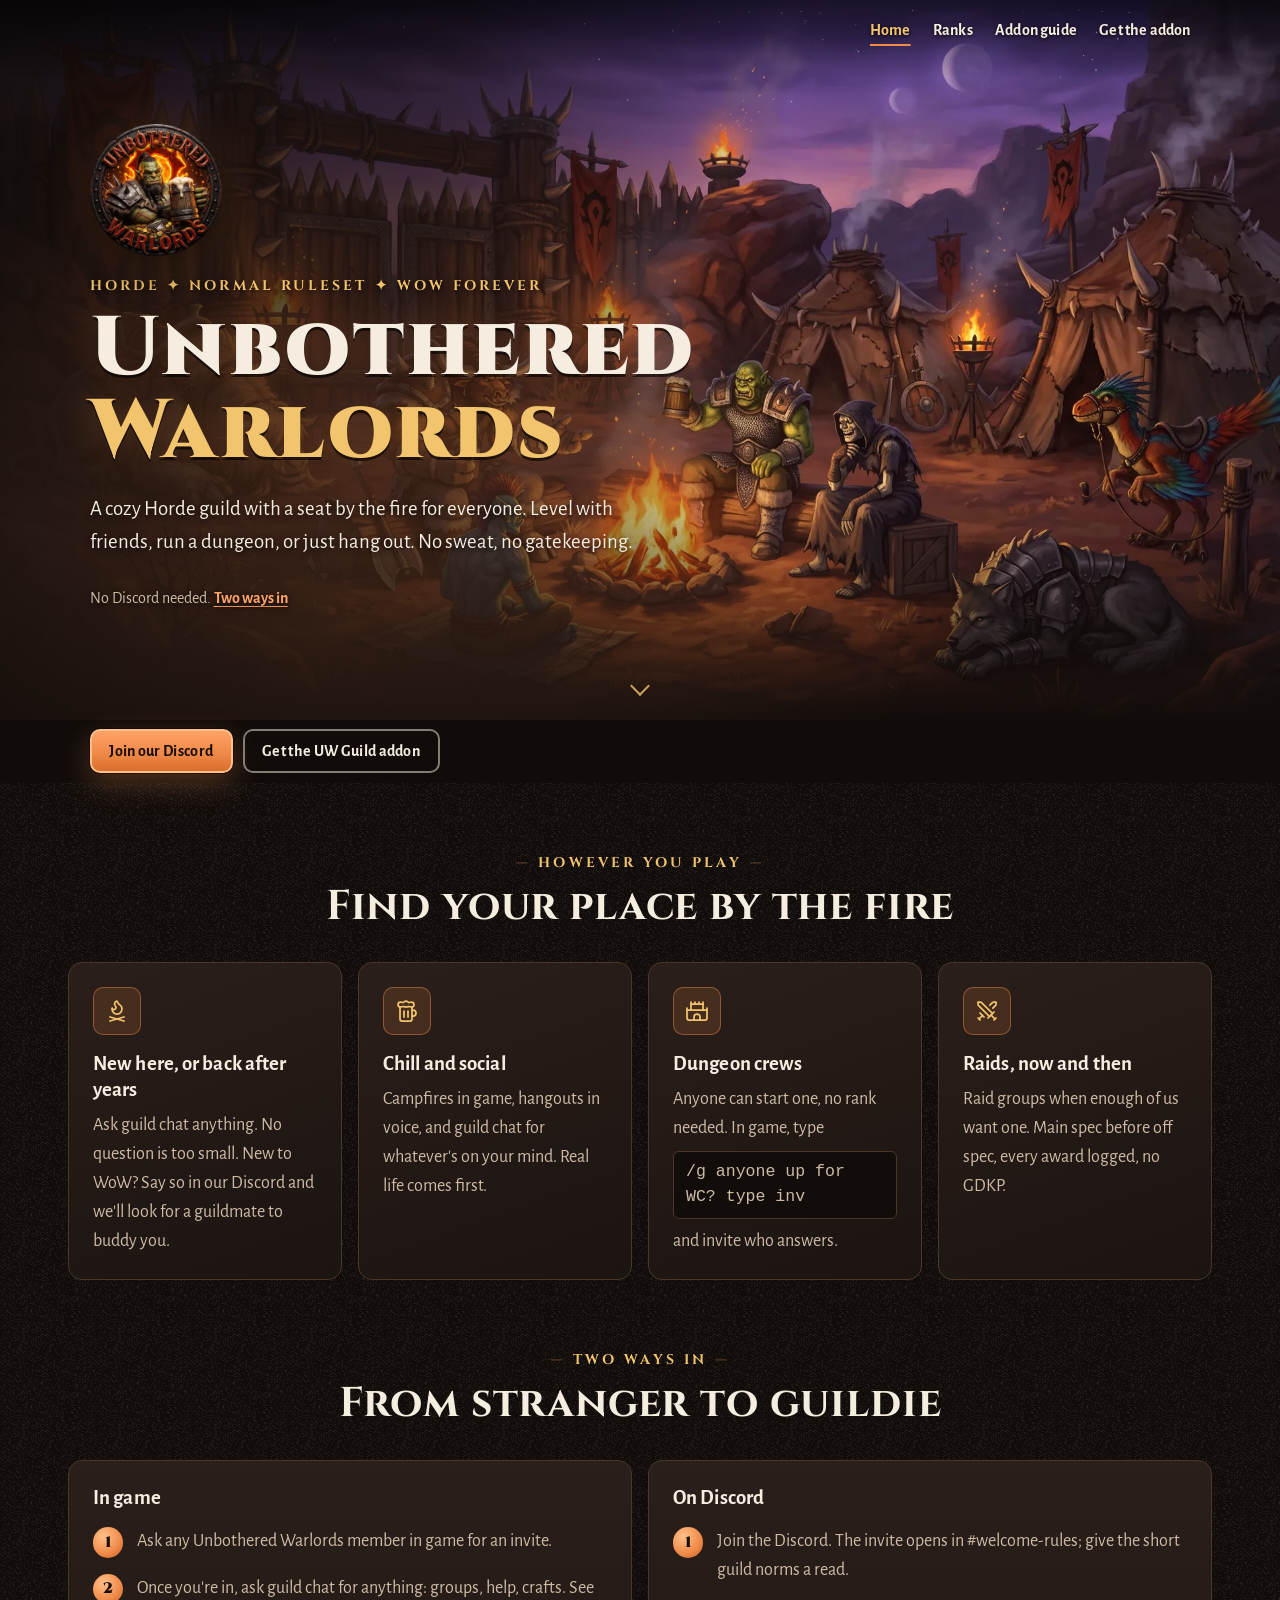
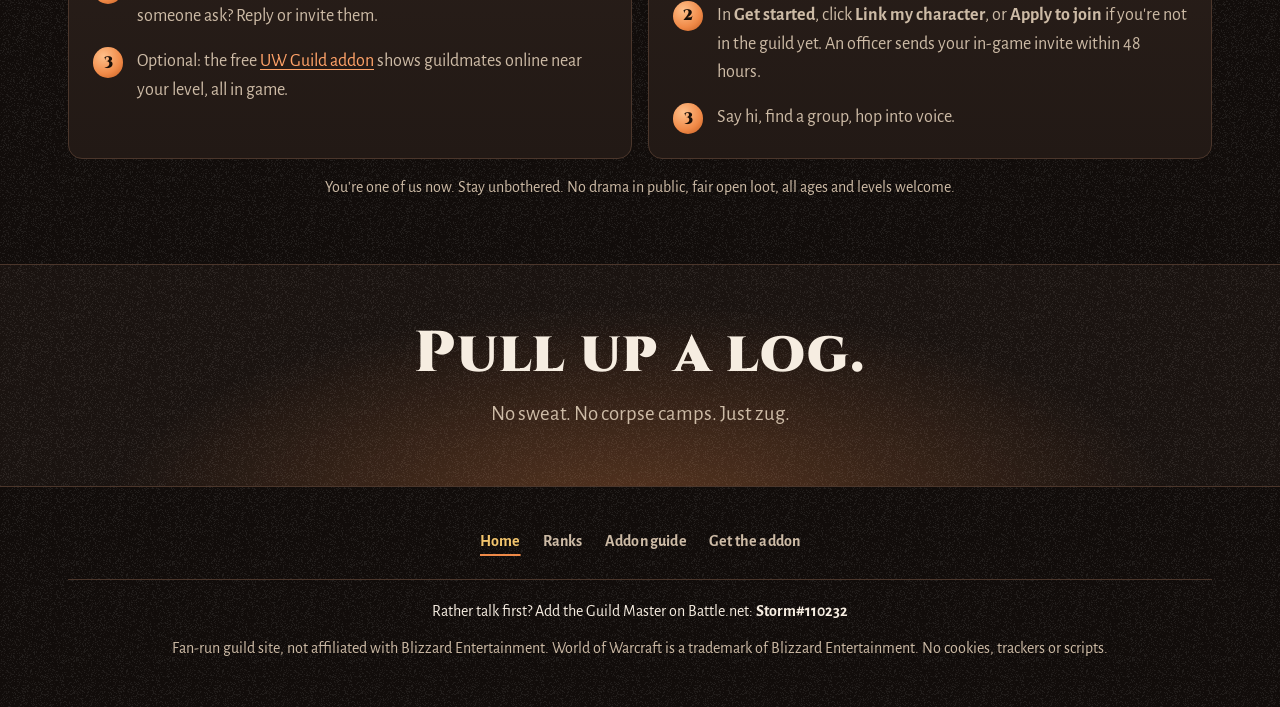
==== index.html @ d1f2f3ad "Site for the running build" ====
<!doctype html>
<html lang="en">
<head>
<meta charset="utf-8">
<meta name="viewport" content="width=device-width, initial-scale=1">
<meta http-equiv="Content-Security-Policy" content="default-src 'none'; script-src 'none'; style-src 'self'; img-src 'self'; font-src 'self'; base-uri 'none'; form-action 'none'">
<meta name="referrer" content="strict-origin-when-cross-origin">
<title>Unbothered Warlords · Horde guild on WoW Forever</title>
<meta name="description" content="A cozy Horde guild on WoW Forever (Normal ruleset) with a seat by the fire for everyone: easy company, quick dungeon groups and a raid when enough of us want one. All ages and levels welcome.">
<meta name="theme-color" content="#1b1411">
<meta property="og:type" content="website">
<meta property="og:site_name" content="Unbothered Warlords">
<meta property="og:url" content="https://unbotheredwarlords.github.io/">
<link rel="canonical" href="https://unbotheredwarlords.github.io/">
<meta property="og:title" content="Unbothered Warlords · Horde guild on WoW Forever">
<meta property="og:description" content="No sweat. No corpse camps. Just zug. Leveling, dungeons and chill. All ages and levels welcome.">
<meta property="og:image" content="https://unbotheredwarlords.github.io/img/og-1200x630.jpg">
<meta property="og:image:width" content="1200">
<meta property="og:image:height" content="630">
<meta property="og:image:alt" content="The Unbothered Warlords camp at dusk: Horde adventurers around a campfire beneath the guild sign">
<meta name="twitter:card" content="summary_large_image">
<link rel="icon" type="image/png" href="favicon.png">
<link rel="apple-touch-icon" href="img/apple-touch-icon.png">
<link rel="preload" href="fonts/cinzel-900.woff2" as="font" type="font/woff2" crossorigin>
<link rel="preload" href="fonts/alegreya-sans-400.woff2" as="font" type="font/woff2" crossorigin>
<link rel="stylesheet" href="style.css">
</head>
<body>
<a class="skip" href="#main">Skip to content</a>
<nav class="site-nav site-nav-over" aria-label="Site">
  <div class="site-nav-inner">
    <ul>
      <li><a href="index.html" aria-current="page">Home</a></li>
      <li><a href="ranks.html">Ranks</a></li>
      <li><a href="guide.html">Addon guide</a></li>
      <li><a href="addon.html">Get the addon</a></li>
    </ul>
  </div>
</nav>
<header class="hero" id="top">
  <picture class="hero-bg">
    <source type="image/webp" srcset="img/banner-640.webp 640w, img/banner-960.webp 960w, img/banner-1920.webp 1920w, img/banner-2560.webp 2560w" sizes="(orientation: portrait) 190vh, 100vw">
    <img src="img/banner-960.jpg" width="960" height="536" fetchpriority="high" alt="">
  </picture>
  <!-- Sparks rise from the fires in the picture: the campfire and four braziers (style.css, "Embers"). -->
  <div class="embers" aria-hidden="true"><div class="ember-stage"><span class="fire"></span><span class="fire"></span><span class="fire"></span><span class="fire"></span><span class="fire"></span><span class="fire"></span><span class="fire"></span><span class="fire"></span><span class="brazier b1"></span><span class="brazier b1"></span><span class="brazier b2"></span><span class="brazier b2"></span><span class="brazier b3"></span><span class="brazier b3"></span><span class="brazier b4"></span><span class="brazier b4"></span></div></div>
  <div class="hero-content">
    <img class="crest" src="img/crest-320.webp" width="132" height="132" alt="Unbothered Warlords crest: a grinning orc raising a foaming tankard in front of a fiery Horde emblem">
    <p class="eyebrow"><span class="nowrap">Horde</span> <span aria-hidden="true">✦</span> <span class="nowrap">Normal ruleset</span> <span aria-hidden="true">✦</span> <span class="nowrap">WoW Forever</span></p>
    <h1>Unbothered <span>Warlords</span></h1>
    <p class="lead">A cozy Horde guild with a seat by the fire for everyone. Level with friends, run a dungeon, or just hang out. No sweat, no gatekeeping.</p>
    <p class="hero-help">No Discord needed. <a href="#join">Two ways in</a></p>
  </div>
  <a class="scroll-cue" href="#why" aria-label="Why join"><span aria-hidden="true"></span></a>
</header>

<!-- The page's only two buttons. They sit under the hero, then stick to the top as a slim banner (style.css, "Banner"). -->
<nav class="bar" aria-label="Join the guild">
  <div class="bar-inner">
    <a class="bar-brand" href="#top"><img src="img/mark-96.webp" width="36" height="36" alt=""><span>Unbothered Warlords</span></a>
    <div class="bar-actions">
      <a class="btn btn-primary" href="https://discord.gg/D5EZm3gAcZ" rel="noopener">Join our Discord</a>
      <a class="btn btn-ghost" href="addon.html">Get the UW Guild addon</a>
    </div>
  </div>
</nav>

<main id="main">
  <section class="section" id="why" aria-labelledby="paths-h">
    <p class="kicker">However you play</p>
    <h2 id="paths-h">Find your place by the fire</h2>
    <ul class="paths">
      <li class="path">
        <span class="path-icon" aria-hidden="true"><svg class="icon" data-icon="newcomer" viewBox="0 0 24 24" fill="none" stroke="currentColor" stroke-width="1.75" stroke-linecap="round" stroke-linejoin="round" aria-hidden="true" focusable="false"><path d="M12 2c1 3 2.5 3.5 3.5 4.5A5 5 0 0 1 17 10a5 5 0 1 1-10 0c0-.3 0-.6.1-.9a2 2 0 1 0 3.3-2C8 4.5 11 2 12 2Z"/><path d="m5 22 14-4"/><path d="m5 18 14 4"/></svg></span>
        <h3>New here, or back after years</h3>
        <p>Ask guild chat anything. No question is too small. New to WoW? Say so in our Discord and we'll look for a guildmate to buddy you.</p>
      </li>
      <li class="path">
        <span class="path-icon" aria-hidden="true"><svg class="icon" data-icon="social" viewBox="0 0 24 24" fill="none" stroke="currentColor" stroke-width="1.75" stroke-linecap="round" stroke-linejoin="round" aria-hidden="true" focusable="false"><path d="M17 11h1a3 3 0 0 1 0 6h-1"/><path d="M9 12v6"/><path d="M13 12v6"/><path d="M14 7.5c-1 0-1.44.5-3 .5s-2-.5-3-.5-1.72.5-2.5.5a2.5 2.5 0 0 1 0-5c.78 0 1.57.5 2.5.5S9.44 2 11 2s2 1.5 3 1.5 1.72-.5 2.5-.5a2.5 2.5 0 0 1 0 5c-.78 0-1.5-.5-2.5-.5Z"/><path d="M5 8v12a2 2 0 0 0 2 2h8a2 2 0 0 0 2-2V8"/></svg></span>
        <h3>Chill and social</h3>
        <p>Campfires in game, hangouts in voice, and guild chat for whatever's on your mind. Real life comes first.</p>
      </li>
      <li class="path">
        <span class="path-icon" aria-hidden="true"><svg class="icon" data-icon="dungeon" viewBox="0 0 24 24" fill="none" stroke="currentColor" stroke-width="1.75" stroke-linecap="round" stroke-linejoin="round" aria-hidden="true" focusable="false"><path d="M10 5V3"/><path d="M14 5V3"/><path d="M15 21v-3a3 3 0 0 0-6 0v3"/><path d="M18 3v8"/><path d="M18 5H6"/><path d="M22 11H2"/><path d="M22 9v10a2 2 0 0 1-2 2H4a2 2 0 0 1-2-2V9"/><path d="M6 3v8"/></svg></span>
        <h3>Dungeon crews</h3>
        <p>Anyone can start one, no rank needed. In game, type <code class="cmd">/g anyone up for WC? type inv</code> and invite who answers.</p>
      </li>
      <li class="path">
        <span class="path-icon" aria-hidden="true"><svg class="icon" data-icon="raid" viewBox="0 0 24 24" fill="none" stroke="currentColor" stroke-width="1.75" stroke-linecap="round" stroke-linejoin="round" aria-hidden="true" focusable="false"><path d="m13 19 6-6"/><path d="M14.5 17.5 3.586 6.586A2 2 0 013 5.172V3h2.172a2 2 0 011.414.586L17.5 14.5"/><path d="m14.828 6.172 2.586-2.586A2 2 0 0118.828 3H21v2.172a2 2 0 01-.586 1.414l-2.586 2.586"/><path d="m16 16 4 4"/><path d="m19 21 2-2"/><path d="m5 14 4 4"/><path d="m5 21-2-2"/><path d="M7.5 16.5 4 20"/></svg></span>
        <h3>Raids, now and then</h3>
        <p>Raid groups when enough of us want one. Main spec before off spec, every award logged, no GDKP.</p>
      </li>
    </ul>
  </section>

  <section class="section" id="join" aria-labelledby="join-h">
    <p class="kicker">Two ways in</p>
    <h2 id="join-h">From stranger to guildie</h2>
    <!-- Two equal ways in, in game first: most members never join Discord (design pass, 13 Nov 2026). Each has its
         own anchor for officers to link. -->
    <div class="ways">
      <article class="way" id="in-game" aria-labelledby="in-game-h">
        <h3 id="in-game-h">In game</h3>
        <ol>
          <li>Ask any Unbothered Warlords member in game for an invite.</li>
          <li>Once you're in, ask guild chat for anything: groups, help, crafts. See someone ask? Reply or invite them.</li>
          <li>Optional: the free <a href="addon.html">UW Guild addon</a> shows guildmates online near your level, all in game.</li>
        </ol>
      </article>
      <article class="way" id="discord" aria-labelledby="discord-h">
        <h3 id="discord-h">On Discord</h3>
        <ol>
          <li>Join the Discord. The invite opens in <span class="nowrap">#welcome-rules</span>; give the short guild norms a read.</li>
          <li>In <strong>Get started</strong>, click <strong>Link my character</strong>, or <strong>Apply to join</strong> if you're not in the guild yet. An officer sends your in-game invite within 48 hours.</li>
          <li>Say hi, find a group, hop into voice.</li>
        </ol>
      </article>
    </div>
    <p class="center muted small promise">You're one of us now. Stay unbothered. No drama in public, fair open loot, all ages and levels welcome.</p>
  </section>
</main>

<section class="final" aria-labelledby="final-h">
  <div class="final-inner">
    <h2 id="final-h">Pull up a log.</h2>
    <p>No sweat. No corpse camps. Just zug.</p>
  </div>
</section>

<footer>
  <nav class="foot-nav" aria-label="Footer">
    <ul>
      <li><a href="index.html" aria-current="page">Home</a></li>
      <li><a href="ranks.html">Ranks</a></li>
      <li><a href="guide.html">Addon guide</a></li>
      <li><a href="addon.html">Get the addon</a></li>
    </ul>
  </nav>
  <p class="small">Rather talk first? Add the Guild Master on Battle.net: <span class="btag">Storm#110232</span></p>
  <p class="small muted">Fan-run guild site, not affiliated with Blizzard Entertainment. World of Warcraft is a trademark of Blizzard Entertainment. No cookies, trackers or scripts.</p>
</footer>
</body>
</html>
---- style.css ----
/* Unbothered Warlords. Art direction: cozy war camp at dusk. Firelight on dark wood, iron and ember accents,
   Cinzel for carved headings, Alegreya Sans for warm reading text. Fonts are self-hosted (SIL OFL, see fonts/). */
@font-face { font-family: "Cinzel"; src: url("fonts/cinzel-700.woff2") format("woff2"); font-weight: 700; font-display: swap; }
@font-face { font-family: "Cinzel"; src: url("fonts/cinzel-900.woff2") format("woff2"); font-weight: 900; font-display: swap; }
@font-face { font-family: "Alegreya Sans"; src: url("fonts/alegreya-sans-400.woff2") format("woff2"); font-weight: 400; font-display: swap; }
@font-face { font-family: "Alegreya Sans"; src: url("fonts/alegreya-sans-700.woff2") format("woff2"); font-weight: 700; font-display: swap; }

:root {
  --bar-h: 3.9rem;   /* the banner's height: the hero leaves room for it so both fit the first screen */
  --bg: #120d0b;
  --bg-2: #1b1411;
  --card: #221915;
  --card-2: #2a1f1a;
  --line: #4b362b;
  --line-hi: #7a5537;
  --text: #f6ede1;
  --muted: #cdbba6;
  /* Colour by meaning, as in game (docs/house-style.md, ops/design-system.md): gold marks a label or heading accent,
     ember is the guild's fire and every action (buttons, links, badges, glows). One ember hue, lighter tints for text
     on the dark page (#E67E22 is the brand ember Discord uses; it reads 6.8:1 here, the 200 tint 9.8:1). */
  --gold: #f2c46d;
  --ember: #f08a48;
  --ember-100: #ffc08a;
  --ember-200: #ffa268;
  --ember-600: #d96d2c;
  --ember-700: #c25a1f;
  --ember-hover: var(--ember-200);
  --ember-ink: #1a0f08;
  --glow-1: rgba(240,138,72,.15);
  --glow-2: rgba(240,138,72,.3);
  --glow-3: rgba(240,138,72,.45);
  --shade-1: rgba(0,0,0,.45);
  --shade-2: rgba(0,0,0,.6);
  --shade-3: rgba(0,0,0,.9);
  /* One type scale (7 steps), one spacing scale (8 steps, rem so it grows with the fluid root), three radii. */
  --fs-label: .875rem;
  --fs-small: 1rem;
  --fs-body: 1.125rem;
  --fs-h3: 1.3rem;
  --fs-h2: clamp(1.75rem, 4vw, 2.6rem);
  --fs-title: clamp(2.2rem, 6vw, 3.6rem);
  --fs-h1: clamp(min(2.6rem, (100vw - 2.5rem) * .135), 9vw, 5.2rem);   /* "UNBOTHERED" is 7.3 em wide: it fits its
     column on any phone, at any text size (the min() term only bites with large text) */
  --s-1: .25rem; --s-2: .5rem; --s-3: .75rem; --s-4: 1rem; --s-5: 1.5rem; --s-6: 2rem; --s-7: 3rem; --s-8: 4.5rem;
  --radius-sm: .375rem;
  --radius-md: .625rem;
  --radius-lg: .875rem;
  --radius: var(--radius-lg);
  --measure: 66ch;   /* reading line length: 45-75 characters (Bringhurst; Dyson 2004) */
  --display: "Cinzel", "Trajan Pro", "Iowan Old Style", Georgia, serif;
  --sans: "Alegreya Sans", system-ui, -apple-system, "Segoe UI", Roboto, Arial, sans-serif;
  --mono: ui-monospace, "Cascadia Mono", "SF Mono", Menlo, Consolas, monospace;
  color-scheme: dark;
}
* { box-sizing: border-box; }
/* Wide screens: everything is sized in rem, and the root grows from 16px at 1440px wide to 24px at 2560px (fluid
   type, 0.714vw slope), so the page keeps its proportions on 1920, 2560 and ultrawide monitors instead of shrinking
   into a strip. Percentages keep the visitor's own browser font setting as the base. scripts/check_site.py checks it. */
/* scroll-padding keeps anchors and keyboard focus clear of the sticky banner, top or bottom (WCAG 2.4.11). */
html { -webkit-text-size-adjust: 100%; scroll-behavior: smooth; scroll-padding-block: 4.75rem; font-size: clamp(100%, 35.7% + .714vw, 150%); }
body {
  margin: 0; color: var(--text); font: var(--fs-body)/1.6 var(--sans);
  background: var(--bg) url("img/grain.png");   /* film grain: texture without weight */
}
h1, h2, h3 { font-family: var(--display); font-weight: 700; line-height: 1.15; margin: 0; letter-spacing: .02em; }
h2 { font-size: var(--fs-h2); }
/* Card and step titles use the reading face: Cinzel is all capitals, which slows reading at small sizes, so it stays
   for the h1 and h2 only (two clear levels: display for sections, sans for what's inside them). */
h3 { font-family: var(--sans); font-size: var(--fs-h3); letter-spacing: .005em; line-height: 1.25; }
p { margin: 0; }
a { color: var(--ember-200); text-underline-offset: .18em; }
/* One focus ring for everything that takes focus (WCAG 2.4.7, 2.4.13): 3px gold, offset so it never hides the text. */
:focus-visible { outline: 3px solid var(--gold); outline-offset: 3px; }
/* Inline code never breaks inside a word, and its box wraps cleanly line by line. A long command or path is a block
   (.cmd): one box to read or copy, wrapping inside it only where it must. */
code { font: .92em/1.5 var(--mono); background: var(--bg); border: 1px solid var(--line); border-radius: var(--radius-sm); padding: .05rem .4rem;
  overflow-wrap: normal; -webkit-box-decoration-break: clone; box-decoration-break: clone; }
code.cmd { display: block; width: fit-content; max-width: 100%; margin: var(--s-2) 0; padding: var(--s-2) var(--s-3); white-space: pre-wrap; overflow-wrap: anywhere;
  text-wrap: balance; }   /* a wrapped command splits into even lines, never one word alone */
.nowrap { white-space: nowrap; }
@media (max-width: 30rem) { .faq .nowrap, .steps .nowrap, .way .nowrap { white-space: normal; } }   /* a folder path may wrap at
   its spaces on a phone (at large text it would push the page sideways) */
.muted { color: var(--muted); }
.small { font-size: var(--fs-small); }
.center { text-align: center; }
.skip { position: absolute; left: -999px; }
.skip:focus { left: 1rem; top: 1rem; background: var(--text); color: var(--bg); padding: .5rem 1rem; z-index: 5; }

/* Buttons */
.btn { display: inline-flex; align-items: center; justify-content: center; min-height: 3.125rem; padding: .8rem 1.5rem;
  border-radius: var(--radius-md); font: 700 var(--fs-small)/1 var(--sans); letter-spacing: .02em; text-decoration: none; border: 2px solid transparent;
  text-shadow: none; transition: transform .15s ease, box-shadow .15s ease, border-color .15s ease; }
.btn-primary { background: linear-gradient(180deg, var(--ember-200), var(--ember) 55%, var(--ember-600)); color: var(--ember-ink);
  border-color: var(--ember-100); box-shadow: 0 0 0 1px var(--shade-1), 0 10px 30px var(--glow-2); }
.btn-primary:hover { transform: translateY(-1px); box-shadow: 0 0 0 1px var(--shade-1), 0 14px 36px var(--glow-3); }
.btn-ghost { color: var(--text); border-color: rgba(246,237,225,.5); background: rgba(18,13,11,.5); }
.btn-ghost:hover { border-color: var(--text); }
.btn-lg { min-height: 3.625rem; padding: 1rem 2.2rem; font-size: var(--fs-h3); }

/* Hero */
.hero { position: relative; isolation: isolate; display: flex; align-items: flex-end; min-height: min(calc(100svh - var(--bar-h)), 50rem);
  padding: 6rem 1.25rem 3rem; overflow: hidden; }
.hero-bg, .hero-bg img { position: absolute; inset: 0; width: 100%; height: 100%; z-index: -3; }
.hero-bg img { object-fit: cover; object-position: 38% 50%; }
.hero::before { content: ""; position: absolute; inset: 0; z-index: -2;
  background: radial-gradient(ellipse at 40% 75%, rgba(240,138,72,.18), transparent 55%),
              linear-gradient(180deg, rgba(18,13,11,.15) 5%, rgba(18,13,11,.8) 50%, var(--bg) 97%); }
.hero-content { width: 100%; max-width: 40rem; margin: 0 auto; text-align: center; text-shadow: 0 2px 6px var(--shade-3); }
.crest { width: 8.25rem; height: 8.25rem; display: block; margin: 0 auto 1rem;
  filter: drop-shadow(0 8px 22px rgba(0,0,0,.8)) drop-shadow(0 0 18px rgba(240,138,72,.25)); }
.eyebrow { font: 700 var(--fs-label)/1.4 var(--display); letter-spacing: .22em; text-transform: uppercase; color: var(--gold); margin-bottom: .75rem; }
h1 { font-weight: 900; font-size: var(--fs-h1); line-height: 1; letter-spacing: .03em; margin-bottom: 1.1rem;
  text-shadow: 0 3px 0 var(--shade-2), 0 0 40px rgba(240,138,72,.25); }
h1 span { display: block; color: var(--gold); }
.lead { font-size: clamp(var(--fs-body), 2.3vw, var(--fs-h3)); color: var(--text); margin-bottom: 1.75rem; max-width: var(--measure); }
.scroll-cue { position: absolute; left: 50%; bottom: .75rem; width: 44px; height: 44px; margin-left: -22px; display: none; place-items: center; }
.scroll-cue span { width: 14px; height: 14px; border-right: 2px solid var(--gold); border-bottom: 2px solid var(--gold); transform: rotate(45deg); opacity: .8; }
@media (min-width: 56rem) {
  /* The hero text lines up with the page column below it (74rem) on wide screens. */
  .hero { align-items: center; min-height: min(calc(100svh - var(--bar-h)), 56.25vw, 56rem);
    padding: 5rem clamp(2rem, 7vw, 7rem) 4rem max(clamp(2rem, 7vw, 7rem), calc((100% - 74rem) / 2 + 1.25rem)); }
  .hero-bg img { object-position: 50% 50%; }
  .embers { --ox: .5; }   /* the sparks follow the picture's position */
  .hero::before { background:
      radial-gradient(ellipse at 30% 70%, rgba(240,138,72,.16), transparent 50%),
      linear-gradient(90deg, rgba(18,13,11,.92) 0%, rgba(18,13,11,.66) 36%, rgba(18,13,11,0) 62%),
      linear-gradient(180deg, rgba(18,13,11,0) 70%, var(--bg) 100%); }
  .hero-content { margin: 0; max-width: 36rem; text-align: left; }
  .crest { margin: 0 0 1.25rem; }
  .scroll-cue { display: grid; }
}

/* Embers: sparks rise from the fires in the picture (Louis, 8 Nov: from the real light sources, like the campfire),
   not from the bottom of the screen. .embers is a size container the same size as the hero picture; .ember-stage
   inside it is sized and placed exactly like the cropped picture (object-fit: cover, same object-position), so a
   point given as a fraction of the image (x% from the left, y% from the top) stays on its fire at any screen size.
   Source points were measured on the campfire hero (2752x1536, img/banner-*): the campfire and four braziers.
   Only transform and opacity animate (compositor only). Hidden when the visitor prefers reduced motion. */
.embers { position: absolute; inset: 0; z-index: -1; pointer-events: none; overflow: hidden; container-type: size;
  --ratio: 1.7917; --ox: .38; }   /* the picture's width / height, and the object-position x below */
.ember-stage { position: absolute; top: calc((100cqh - max(100cqh, 100cqw / var(--ratio))) / 2);
  left: calc((100cqw - max(100cqw, 100cqh * var(--ratio))) * var(--ox));
  width: max(100cqw, 100cqh * var(--ratio)); height: max(100cqh, 100cqw / var(--ratio)); container-type: size; }
.embers span { position: absolute; left: var(--x); top: var(--y); width: 3px; height: 3px; margin: -1.5px; border-radius: 50%;
  background: #ffc27a; box-shadow: 0 0 6px 2px rgba(255,140,60,.65); opacity: 0; will-change: transform, opacity; }
/* The campfire: most of the sparks, rising high. Braziers: a couple each, a short lift. */
.embers .fire { --y: 69%; --rise: 20cqh; --o: .9; }
.embers .fire:nth-child(1) { --x: 50.2%; --sway: 1.2cqh; animation-duration: 4.2s; animation-delay: 0s; }
.embers .fire:nth-child(2) { --x: 51.4%; --sway: -1.6cqh; animation-duration: 5.1s; animation-delay: 1.1s; width: 2px; height: 2px; }
.embers .fire:nth-child(3) { --x: 49.4%; --sway: 2cqh; animation-duration: 3.6s; animation-delay: 2.3s; }
.embers .fire:nth-child(4) { --x: 52.3%; --sway: -.8cqh; animation-duration: 4.8s; animation-delay: .6s; width: 4px; height: 4px; }
.embers .fire:nth-child(5) { --x: 50.8%; --sway: 1.8cqh; animation-duration: 5.6s; animation-delay: 3.2s; width: 2px; height: 2px; }
.embers .fire:nth-child(6) { --x: 48.9%; --sway: -1.2cqh; animation-duration: 4.4s; animation-delay: 1.8s; }
.embers .fire:nth-child(7) { --x: 51.9%; --sway: .9cqh; animation-duration: 3.9s; animation-delay: 4.1s; }
.embers .fire:nth-child(8) { --x: 50.5%; --sway: -2cqh; animation-duration: 6s; animation-delay: 2.7s; width: 2px; height: 2px; }
.embers .brazier { --rise: 9cqh; --o: .85; width: 2px; height: 2px; margin: -1px; }
.embers .b1 { --x: 21.8%; --y: 40%; --o: .5; }   /* left of the gate; on wide screens it sits behind the hero text, so fainter */
.embers .b2 { --x: 48%; --y: 41%; }
.embers .b3 { --x: 56.6%; --y: 18.5%; }           /* the watchtower */
.embers .b4 { --x: 75.9%; --y: 44%; }
.embers .brazier:nth-child(odd)  { --sway: .8cqh; animation-duration: 3.4s; }
.embers .brazier:nth-child(even) { --sway: -.6cqh; animation-duration: 4.1s; animation-delay: 1.7s; }
.embers .b2:nth-child(odd), .embers .b4:nth-child(even) { animation-delay: .9s; }
.embers .b3:nth-child(odd) { animation-delay: 2.4s; }
@media (prefers-reduced-motion: no-preference) {
  .embers span { animation-name: rise; animation-timing-function: cubic-bezier(.3,.6,.5,1); animation-iteration-count: infinite; }
  @keyframes rise {
    0%   { transform: translate3d(0, 0, 0) scale(1); opacity: 0; }
    12%  { opacity: var(--o); }
    60%  { transform: translate3d(var(--sway), calc(var(--rise) * -.6), 0) scale(.8); opacity: calc(var(--o) * .6); }
    100% { transform: translate3d(calc(var(--sway) * -.5), calc(var(--rise) * -1), 0) scale(.4); opacity: 0; }
  }
  .scroll-cue span { animation: bob 2.4s ease-in-out infinite; }
  @keyframes bob { 50% { transform: translateY(5px) rotate(45deg); } }
}
@media (prefers-reduced-motion: reduce) {
  html { scroll-behavior: auto; }
  .embers { display: none; }
  .btn { transition: none; }
  .btn-primary:hover { transform: none; }
  .bar-inner, .bar .bar-brand { transition: none !important; }   /* the banner still changes, just instantly */
}

/* Layout */
main { max-width: 74rem; margin: 0 auto; padding: 0 1.25rem; }
.section { padding: 4.5rem 0 0; }
.section > h2, .kicker { text-align: center; }
.kicker { font: 700 var(--fs-label)/1.2 var(--display); letter-spacing: .22em; text-transform: uppercase; color: var(--gold); margin-bottom: .7rem; }
.kicker::before, .kicker::after { content: "—"; margin: 0 .6em; color: var(--line-hi); }
@media (max-width: 22rem) { .kicker::before, .kicker::after { content: none; } }   /* text at 200% on a phone: it wraps */

/* Paths */
.paths { list-style: none; padding: 0; margin: var(--s-6) 0 0; display: grid; gap: 1rem; grid-template-columns: repeat(auto-fit, minmax(min(15.5rem, 100%), 1fr)); }
.path { position: relative; padding: 1.5rem; border-radius: var(--radius); border: 1px solid var(--line);
  background: linear-gradient(160deg, var(--card-2), var(--bg-2)); overflow: hidden; }
.path::after { content: ""; position: absolute; right: -30%; bottom: -60%; width: 70%; aspect-ratio: 1; border-radius: 50%;
  background: radial-gradient(circle, var(--glow-1), transparent 70%); pointer-events: none; }
.path-icon { display: inline-grid; place-items: center; width: 3rem; height: 3rem; border-radius: var(--radius-md); font-size: 1.5rem;
  background: var(--glow-1); border: 1px solid var(--glow-3); margin-bottom: 1rem; }
.path h3 { margin-bottom: .5rem; }
.path p { color: var(--muted); }
@media (max-width: 45.99rem) {   /* phones: icon beside the heading keeps the four paths short */
  .path { padding: 1.2rem; }
  .path-icon { float: left; width: 2.5rem; height: 2.5rem; font-size: 1.25rem; margin: 0 .85rem .2rem 0; }
  .path h3 { min-height: 2.5rem; display: flex; align-items: center; }
  .path p { clear: left; }
}

/* Steps */
/* One column up to tablets, three side by side from 56rem: never two plus an orphan, never three cramped. */
.steps { list-style: none; padding: 0; margin: var(--s-6) 0; display: grid; gap: 1rem; grid-template-columns: 1fr; counter-reset: step; }
@media (min-width: 56rem) { .steps { grid-template-columns: repeat(3, 1fr); } }
.steps li { position: relative; padding: 1.5rem 1.5rem 1.5rem 4.6rem; background: linear-gradient(180deg, var(--card-2), var(--card));
  border: 1px solid var(--line); border-radius: var(--radius); counter-increment: step; }
.steps li::before { content: counter(step); position: absolute; left: 1.2rem; top: 1.3rem; width: 2.4rem; height: 2.4rem; border-radius: 50%;
  display: grid; place-items: center; font: 900 1.15rem/1 var(--display); color: var(--ember-ink);
  background: radial-gradient(circle at 35% 30%, var(--ember-100), var(--ember) 60%, var(--ember-700)); box-shadow: 0 0 16px var(--glow-3); }
@media (max-width: 45.99rem) {   /* phones: the number sits beside the title, so the text keeps the card's full width */
  .steps li { padding: 1.2rem; }
  .steps li::before { position: static; float: left; margin: 0 .85rem .2rem 0; }
  .steps h3 { min-height: 2.4rem; padding-top: .4rem; }   /* block, not flex: flex would eat the space before an <em> */
  .steps p { clear: left; }
}
.steps h3 { margin-bottom: .4rem; }
.steps p { color: var(--muted); }

/* Final call: a firelit band */
.final { margin-top: 4rem; padding: 3.5rem 1.25rem; text-align: center; border-top: 1px solid var(--line); border-bottom: 1px solid var(--line);
  background: radial-gradient(ellipse at 50% 120%, var(--glow-2), transparent 60%), var(--bg-2) url("img/grain.png"); }
.final h2 { font-weight: 900; font-size: var(--fs-title); margin-bottom: .6rem; }
.final p { color: var(--muted); font-size: var(--fs-h3); }

footer { max-width: 74rem; margin: 0 auto; padding: 2rem 1.25rem 2.75rem; text-align: center; }
footer p + p { margin-top: .4rem; }
.btag { font-weight: 700; color: var(--text); user-select: all; }
.promise { margin-top: 1rem; }

/* Long titles never push the page sideways on small phones */
.path, .steps li { min-width: 0; overflow-wrap: anywhere; }

/* addon.html: the download page (no hero; the crest lives in its top bar, so the button gets room). */
.page-addon .get { margin: 1.75rem 0 .9rem; }
.page-addon .release { margin-bottom: 3rem; line-height: 1.8; }
.page-addon h1 { font-size: var(--fs-title); }   /* a page title, not the guild's name: the button outweighs it */
.page-addon h2 { margin: var(--s-7) 0 var(--s-5); }
.page-addon h2 + .steps { margin-top: 0; }
.page-addon .section > p, .faq { max-width: var(--measure); margin-left: auto; margin-right: auto; }
.page-addon .section > p + p { margin-top: .75rem; }   /* paragraphs read as separate thoughts */
.page-addon .paths + p { margin-top: var(--s-5); }   /* ranks.html: the line under a row of cards */
.ver { font-size: var(--fs-small); color: var(--text); }
.hash { overflow-wrap: anywhere; font-size: .82em; }
.faq { display: grid; gap: .6rem; }
.faq details { background: var(--card); border: 1px solid var(--line); border-radius: var(--radius-md); padding: .1rem 1rem; }
/* A gold chevron, and a question that wraps lines up under its own first word. */
.faq summary { cursor: pointer; padding: .7rem 0 .7rem 1.4em; font-weight: 700; list-style: none; position: relative; }
.faq summary::-webkit-details-marker { display: none; }
.faq summary::before { content: "\203A"; position: absolute; left: .2em; color: var(--gold); transition: transform .15s ease; }
.faq details[open] summary::before { transform: rotate(90deg); }
.faq summary:focus-visible { border-radius: var(--radius-sm); }
.faq details[open] summary { color: var(--gold); }
.faq details p { color: var(--muted); padding-bottom: .9rem; }
.hero-help { margin-top: 1.1rem; font-size: var(--fs-small); color: var(--muted); text-shadow: 0 1px 6px var(--shade-3); }
.hero-help a { font-weight: 700; }
/* Two ways in, the same weight: in game first, since most members never join Discord. Side by side from 48rem. */
.ways { display: grid; gap: 1rem; margin-top: var(--s-6); grid-template-columns: 1fr; }
@media (min-width: 48rem) { .ways { grid-template-columns: 1fr 1fr; } }
.way { padding: 1.5rem; border: 1px solid var(--line); border-radius: var(--radius); min-width: 0; overflow-wrap: anywhere;
  background: linear-gradient(180deg, var(--card-2), var(--card)); }
.way h3 { font-size: var(--fs-h3); margin-bottom: var(--s-4); }
.way ol { list-style: none; padding: 0; margin: 0; counter-reset: step; display: grid; gap: var(--s-4); }
.way li { counter-increment: step; position: relative; padding-left: 2.75rem; min-height: 1.9rem; color: var(--muted);
  max-width: var(--measure); }
.way li::before { content: counter(step); position: absolute; left: 0; top: 0; width: 1.9rem; height: 1.9rem; border-radius: 50%;
  display: grid; place-items: center; font: 900 .95rem/1 var(--display); color: var(--ember-ink);
  background: radial-gradient(circle at 35% 30%, var(--ember-100), var(--ember) 60%, var(--ember-700)); }
@media (max-width: 45.99rem) {   /* phones and large text: a slimmer card edge and number, so a word fits its line */
  .way { padding: 1.2rem 1rem; }
  .way li { padding-left: 2.2rem; min-height: 1.6rem; }
  .way li::before { width: 1.6rem; height: 1.6rem; font-size: .85rem; top: .1rem; }
}
/* A jump to #join, #in-game or #discord lands below the sticky bar. */
.section, .way { scroll-margin-top: var(--s-8); }
.zip-size { display: block; margin-top: var(--s-2); }

/* Footer and inline links get room to tap (WCAG 2.5.8 spacing) without changing how the text looks. */
footer { line-height: 1.9; }
footer a { padding-block: .35rem; }
/* A link that is a route (another section or install path) gets a 44 px target (WCAG 2.5.5). */
.hero-help a, .other-os a { display: inline-block; padding-block: .6rem; margin-block: -.6rem; }   /* the margin gives the
   padding back, so a wrapped line keeps plain-text spacing (render pass 4, 14 Nov) */

/* Banner: the page's only Join and addon buttons (Louis, 8 Nov: one of each, no duplicates). They sit under the
   hero, then stick to the top as a slim bar while you scroll. No script: position: sticky does the work.
   bottom: 0 as well, so on a short phone, where the hero is taller than the screen, the bar waits at the bottom edge
   instead of below it: the buttons are always in view.
   Nothing moves when it sticks (Louis, 8 Nov 23:50: the buttons jumped across the screen). The buttons keep one
   place: on wide screens they start where the hero's text starts, straight under it (people read down the left edge,
   so a button far right under the art was easy to miss), and the guild name's space at the far end is always
   reserved; while the hero is centred, so are they. When the bar sticks (scroll-state container query: Chrome and
   Edge), only the name fades in and the shadow appears: opacity, a few pixels of transform and colour, no layout
   change. Reduced motion: the same change, instant.
   With large text on a short screen (200% text on a phone) a stuck bar would cover a fifth of it, so there it scrolls
   with the page (max-height in em follows the reader's text size).
   addon.html uses the same bar, not sticky, as its way back to the guild page (.bar-static). */
.bar { position: sticky; top: 0; bottom: 0; z-index: 10; container-type: scroll-state; }
.bar-static { position: static; }
.bar-inner { display: flex; align-items: center; gap: .6rem; padding: .55rem max(1.25rem, calc((100% - 74rem) / 2 + 1.25rem));
  background: rgba(18,13,11,.94); border-bottom: 1px solid transparent; box-shadow: 0 6px 18px rgba(0,0,0,0);
  transition: box-shadow .3s ease, border-color .3s ease; }
.bar-static .bar-inner { background: transparent; }
.bar-brand { display: inline-flex; align-items: center; gap: .6rem; min-height: 2.75rem; margin-right: auto;
  color: var(--text); text-decoration: none; font: 700 1rem/1.1 var(--display); letter-spacing: .04em; }
.bar-brand img { width: 2.25rem; height: 2.25rem; border-radius: 50%; }
.bar-brand:hover span { text-decoration: underline; text-underline-offset: .2em; }
.bar-actions { display: flex; gap: .6rem; }
@media (min-width: 56rem) {   /* hero text on the left: the buttons line up under it, the name waits at the far end */
  .bar:not(.bar-static) .bar-inner { padding-inline-start: max(clamp(2rem, 7vw, 7rem), calc((100% - 74rem) / 2 + 1.25rem)); }
  .bar:not(.bar-static) .bar-brand { order: 1; margin-right: 0; margin-left: auto; }
}
@media (min-width: 46rem) and (max-width: 55.99rem) {   /* hero centred: so are the buttons */
  .bar:not(.bar-static) .bar-inner { justify-content: center; }
  .bar:not(.bar-static) .bar-brand { display: none; }
}
@media (max-height: 34em) { .bar { position: static; } }
.bar .btn { min-height: 2.75rem; padding: .55rem 1.1rem; font-size: 1rem; white-space: nowrap; }
/* The hero already shows the name: in the sticky bar it waits, invisible and out of the tab order, in its own space. */
.bar:not(.bar-static) .bar-brand { opacity: 0; transform: translateX(-.5rem); visibility: hidden;
  transition: opacity .3s ease, transform .3s ease, visibility 0s linear .3s; }
@container scroll-state(stuck: top) {
  .bar:not(.bar-static) .bar-inner { border-bottom-color: var(--line); box-shadow: 0 6px 18px var(--shade-1); }
  .bar:not(.bar-static) .bar-brand { opacity: 1; transform: none; visibility: visible;
    transition: opacity .3s ease, transform .3s ease, visibility 0s; }
}
@media (max-width: 45.99rem) {   /* phones: the two buttons share the width */
  .bar:not(.bar-static) .bar-brand { display: none; }
  .bar .bar-inner, .bar:not(.bar-static) .bar-inner { padding-inline: .75rem; }
  .bar-actions { flex: 1; }
  .bar-actions .btn { flex: 1 1 0; min-width: 0; padding-inline: .5rem; font-size: .95rem;
    white-space: normal; line-height: 1.15; text-align: center; }   /* 320px: a label may take two lines, never overflow */
}
.page-addon .other-os { color: var(--muted); margin-bottom: 1.1rem; }
@media (max-width: 22rem) { h1 { font-size: min(2.3rem, (100vw - 2.5rem) * .135); } .eyebrow { letter-spacing: .12em; } }   /* 320px phones, and any phone at
   large text (this rem query matches there too): the name fits with room to spare */

/* Site navigation: the same header and footer on every page, every page linked from both, the current one marked
   (Louis, 15 Nov 2026: "/ranks and any other pages don't have a way to navigate to them"). scripts/check_site.py
   fails when a page in site/ is missing from either list. The links wrap under the guild's name on a phone.
   On the landing page the header lies over the top of the hero picture, without the name the hero already shows. */
.site-nav-inner { display: flex; flex-wrap: wrap; align-items: center; gap: 0 var(--s-5); max-width: 74rem; margin: 0 auto; padding: .55rem 1.25rem; }
.site-nav ul, .foot-nav ul { list-style: none; margin: 0; padding: 0; display: flex; flex-wrap: wrap; }
.site-nav ul { margin-inline: -.7rem; }   /* the first link's words line up with the page's edge, its tap area reaches past it */
.site-nav li a, .foot-nav li a { display: inline-flex; align-items: center; min-height: 2.75rem; padding: 0 .7rem;
  font: 700 var(--fs-small)/1.1 var(--sans); letter-spacing: .01em; text-decoration: none; color: var(--text); border-radius: var(--radius-sm); }
.site-nav li a:hover, .foot-nav li a:hover { color: var(--ember-200); }
.site-nav li a[aria-current="page"], .foot-nav li a[aria-current="page"] { color: var(--gold);
  background: linear-gradient(var(--ember), var(--ember)) no-repeat .7rem calc(100% - .45rem) / calc(100% - 1.4rem) 2px; }
.site-nav-over { position: absolute; inset: 0 0 auto; z-index: 3; text-shadow: 0 1px 4px var(--shade-3);
  background: linear-gradient(180deg, var(--shade-2), transparent); }
.site-nav-over .site-nav-inner { justify-content: center; max-width: none; padding-bottom: 1.5rem; }
.site-nav-over ul { justify-content: center; }
/* Text at 200% on a phone: the links wrap to three rows, more than the sky above the crest holds, so the header
   takes its own strip above the picture. */
@media (max-width: 22rem) { .site-nav-over { position: static; background: var(--bg); text-shadow: none; }
  .site-nav-over .site-nav-inner { padding-bottom: 0; } }
@media (min-width: 56rem) {   /* the hero's words are on the left: the links sit over the sky on the right */
  .site-nav-over .site-nav-inner { justify-content: flex-end; padding-inline: clamp(2rem, 7vw, 7rem); }
}
.foot-nav { margin-bottom: var(--s-4); padding-bottom: var(--s-4); border-bottom: 1px solid var(--line); }
.foot-nav ul { justify-content: center; }
.foot-nav li a { color: var(--muted); }

/* Icons: one family, drawn from scripts/site_icons.py (Lucide), gold on the tile; the stylesheet gives the size. */
.icon { display: block; width: 1.5rem; height: 1.5rem; }
.path-icon { color: var(--gold); flex: none; }
@media (max-width: 45.99rem) { .path-icon .icon { width: 1.25rem; height: 1.25rem; } }

/* Inner pages: the line under the title. */
.page-lead { font-size: var(--fs-h3); color: var(--muted); margin-top: var(--s-3); }

/* ranks.html: the ranks as the path they are. Trial, then Member; from Member two ways on, side by side, since
   neither Raider nor Officer leads to the other (docs/ownership.md). One column on a phone, the fork drawn as a
   branch; three columns from 60rem, the fork's two cards the same height so the branch meets each at its middle. */
.ladder, .ladder-fork ul { list-style: none; padding: 0; margin: 0; display: grid; --gap: 1.5rem; gap: var(--gap); }
.ladder { margin-top: var(--s-6); --rail: var(--line-hi); }
.ladder-fork ul { grid-auto-rows: 1fr; gap: 1rem; position: relative; padding-left: 1.75rem; }
.rank { position: relative; display: flex; gap: 1rem; align-items: flex-start; padding: 1.25rem; min-width: 0; overflow-wrap: anywhere;
  border: 1px solid var(--line); border-radius: var(--radius); background: linear-gradient(160deg, var(--card-2), var(--bg-2)); }
.rank .path-icon { margin: 0; float: none; }
.rank h3 { margin: .1rem 0 .35rem; }
.rank p { color: var(--muted); }
/* The rail. Phone: a short drop from Trial to Member under the icons, then a branch down Member's left edge. */
.ladder > .rank + .rank::before { content: ""; position: absolute; left: 2.45rem; bottom: 100%; height: var(--gap); border-left: 2px solid var(--rail); }
.ladder-fork { position: relative; }
.ladder-fork ul::before { content: ""; position: absolute; left: .75rem; top: calc(var(--gap) * -1); bottom: calc(25% - .25rem); border-left: 2px solid var(--rail); }
.ladder-fork .rank::before { content: ""; position: absolute; right: 100%; top: 50%; width: 1rem; border-top: 2px solid var(--rail); }
/* Each stretch of rail ends in a small arrowhead at the card it leads to. */
.ladder > .rank + .rank::after, .ladder-fork .rank::after { content: ""; position: absolute; width: .5rem; height: .5rem;
  border-top: 2px solid var(--rail); border-right: 2px solid var(--rail); }
.ladder > .rank + .rank::after { left: calc(2.45rem + 1px - .25rem); bottom: calc(100% + .1rem); transform: rotate(135deg); }
.ladder-fork .rank::after { right: calc(100% + .1rem); top: calc(50% + 1px - .25rem); transform: rotate(45deg); }
@media (min-width: 60rem) {
  .ladder > .rank + .rank::after { left: auto; bottom: auto; right: calc(100% + .1rem); top: calc(50% + 1px - .25rem); transform: rotate(45deg); }
  .ladder { grid-template-columns: minmax(0, .95fr) minmax(0, 1.1fr) minmax(0, 1.45fr); --gap: 3rem; gap: 0 var(--gap); align-items: center; }
  .rank { padding: 1.5rem; }
  .ladder > .rank + .rank::before { left: auto; right: 100%; bottom: auto; top: 50%; height: 0; width: var(--gap); border-left: 0; border-top: 2px solid var(--rail); }
  .ladder-fork ul { padding-left: 0; }
  .ladder-fork::before { content: ""; position: absolute; right: 100%; top: 50%; width: calc(var(--gap) / 2); border-top: 2px solid var(--rail); }
  .ladder-fork ul::before { left: calc(var(--gap) / -2); top: calc(25% - .25rem); }
  .ladder-fork .rank::before { width: calc(var(--gap) / 2); }
}
/* What to do next, where it can't be missed: a marked panel, not small print between two sections. */
.note { display: flex; gap: 1rem; align-items: flex-start; max-width: 46rem; margin: var(--s-6) auto 0; padding: 1.25rem 1.5rem;
  border: 1px solid var(--line-hi); border-left: 3px solid var(--ember); border-radius: var(--radius-md); background: var(--card); }
.note .path-icon { margin: 0; float: none; }
.note p:first-child { font-weight: 700; }
.note p + p { margin-top: var(--s-2); color: var(--muted); }
/* Four short cards read better two by two with the icon beside the words than as four tall, mostly empty boxes. */
@media (min-width: 46rem) {
  .paths-wide { grid-template-columns: 1fr 1fr; }
  .paths-wide .path { display: flex; gap: 1rem; align-items: flex-start; }
  .paths-wide .path-icon { margin: 0; }
}
/* Large text on a phone (200% makes a 390px screen 12rem wide; a 320px phone is 20rem): the icon goes above the
   words instead of beside them, and the branch hugs the edge, so no word is squeezed into a sliver. */
@media (max-width: 22rem) {
  .rank, .note { flex-direction: column; gap: .6rem; padding: 1rem; }
  .ladder > .rank + .rank::before { left: 1.6rem; }
  .ladder > .rank + .rank::after { left: calc(1.6rem + 1px - .25rem); }
  .ladder-fork ul { padding-left: 1rem; }
  .ladder-fork ul::before { left: .3rem; }
  .ladder-fork .rank::before { width: .7rem; }
  .ladder-fork .rank::after { display: none; }
}

/* guide.html: the addon guide, the in-game window's twin. Its pages in its order: a rail on the left that stays in
   view on wide screens (chips above the pages on a phone), each page's real picture, then a row a feature under the
   name the window gives it. A row's id is its key in the addon, so one feature can be linked (guide#call), and the
   row a link lands on is marked. */
.guide { display: grid; gap: var(--s-6); margin-top: var(--s-7); }
.guide-rail ul { list-style: none; margin: 0; padding: 0; display: flex; flex-wrap: wrap; justify-content: center; gap: var(--s-2); }
.guide-rail a { display: flex; align-items: center; gap: var(--s-2); min-height: 2.75rem; padding: .3rem .9rem .3rem .4rem;
  border: 1px solid var(--line); border-radius: var(--radius-md); background: var(--card);
  color: var(--text); font: 700 var(--fs-small)/1.2 var(--sans); text-decoration: none; }
.guide-rail a:hover { border-color: var(--line-hi); color: var(--ember-200); }
.guide-rail .path-icon { width: 2rem; height: 2rem; margin: 0; float: none; font-size: 1rem; }
.guide-rail .icon { width: 1.125rem; height: 1.125rem; }
@media (min-width: 64rem) {
  .guide { grid-template-columns: 14.5rem minmax(0, 1fr); gap: var(--s-7); align-items: start; }
  .guide-rail { position: sticky; top: var(--s-5); }
  .guide-rail ul { flex-direction: column; flex-wrap: nowrap; gap: var(--s-1); padding: var(--s-2);
    border: 1px solid var(--line); border-radius: var(--radius); background: var(--bg-2); }
  .guide-rail a { border-color: transparent; background: none; }
  .guide-rail a:hover { border-color: transparent; background: var(--card-2); }
}
.guide-page { scroll-margin-top: var(--s-5); }
.guide-page + .guide-page { margin-top: var(--s-7); }
.page-guide .guide-page h2 { margin: 0 0 var(--s-4); font-size: clamp(1.5rem, 3.2vw, 2rem); }
.guide-intro { color: var(--muted); margin: calc(var(--s-2) * -1) 0 var(--s-4); }
.guide-shot { display: block; width: 100%; max-width: 48rem; height: auto; margin-bottom: var(--s-3); }
.features { list-style: none; margin: 0; padding: 0; max-width: 48rem; border-top: 1px solid var(--line); }
.feature { display: flex; gap: 1rem; align-items: flex-start; padding: 1rem var(--s-3); border-bottom: 1px solid var(--line);
  scroll-margin-top: var(--s-5); min-width: 0; overflow-wrap: anywhere; }
.feature .path-icon { margin: 0; float: none; }
.feature h3 { margin: .15rem 0 .3rem; color: var(--gold); }
.feature h3 a { color: inherit; text-decoration: none; }
.feature h3 a:hover { text-decoration: underline; }
.feature p { color: var(--muted); }
.feature:target { background: var(--card); box-shadow: inset 3px 0 0 var(--ember); }
.tags { margin-top: var(--s-2); }
.tag { display: inline-block; padding: .1rem .65rem; border: 1px solid var(--glow-3); border-radius: 999px; background: var(--glow-1);
  color: var(--ember-100); font-size: var(--fs-label); font-weight: 700; }
.guide-end { max-width: 48rem; margin-top: var(--s-6); }
@media (max-width: 22rem) { .feature { flex-direction: column; gap: .6rem; padding-inline: 0; } }
/* A window picture links to its own file: on a phone its words are small, and the file opens to zoom. */
.shot-link { display: block; max-width: 48rem; margin-bottom: var(--s-3); }
.shot-link .guide-shot { margin-bottom: 0; }
/* A picture of the window on other pages (addon.html), centred in the reading column. */
.shot-center { margin: 0 auto var(--s-6); max-width: 44rem; }
/* ranks.html ends by pointing on: one line on the addon, the guide and the download. */
.page-next { max-width: var(--measure); margin: var(--s-7) auto 0; padding-top: var(--s-6); border-top: 1px solid var(--line); }
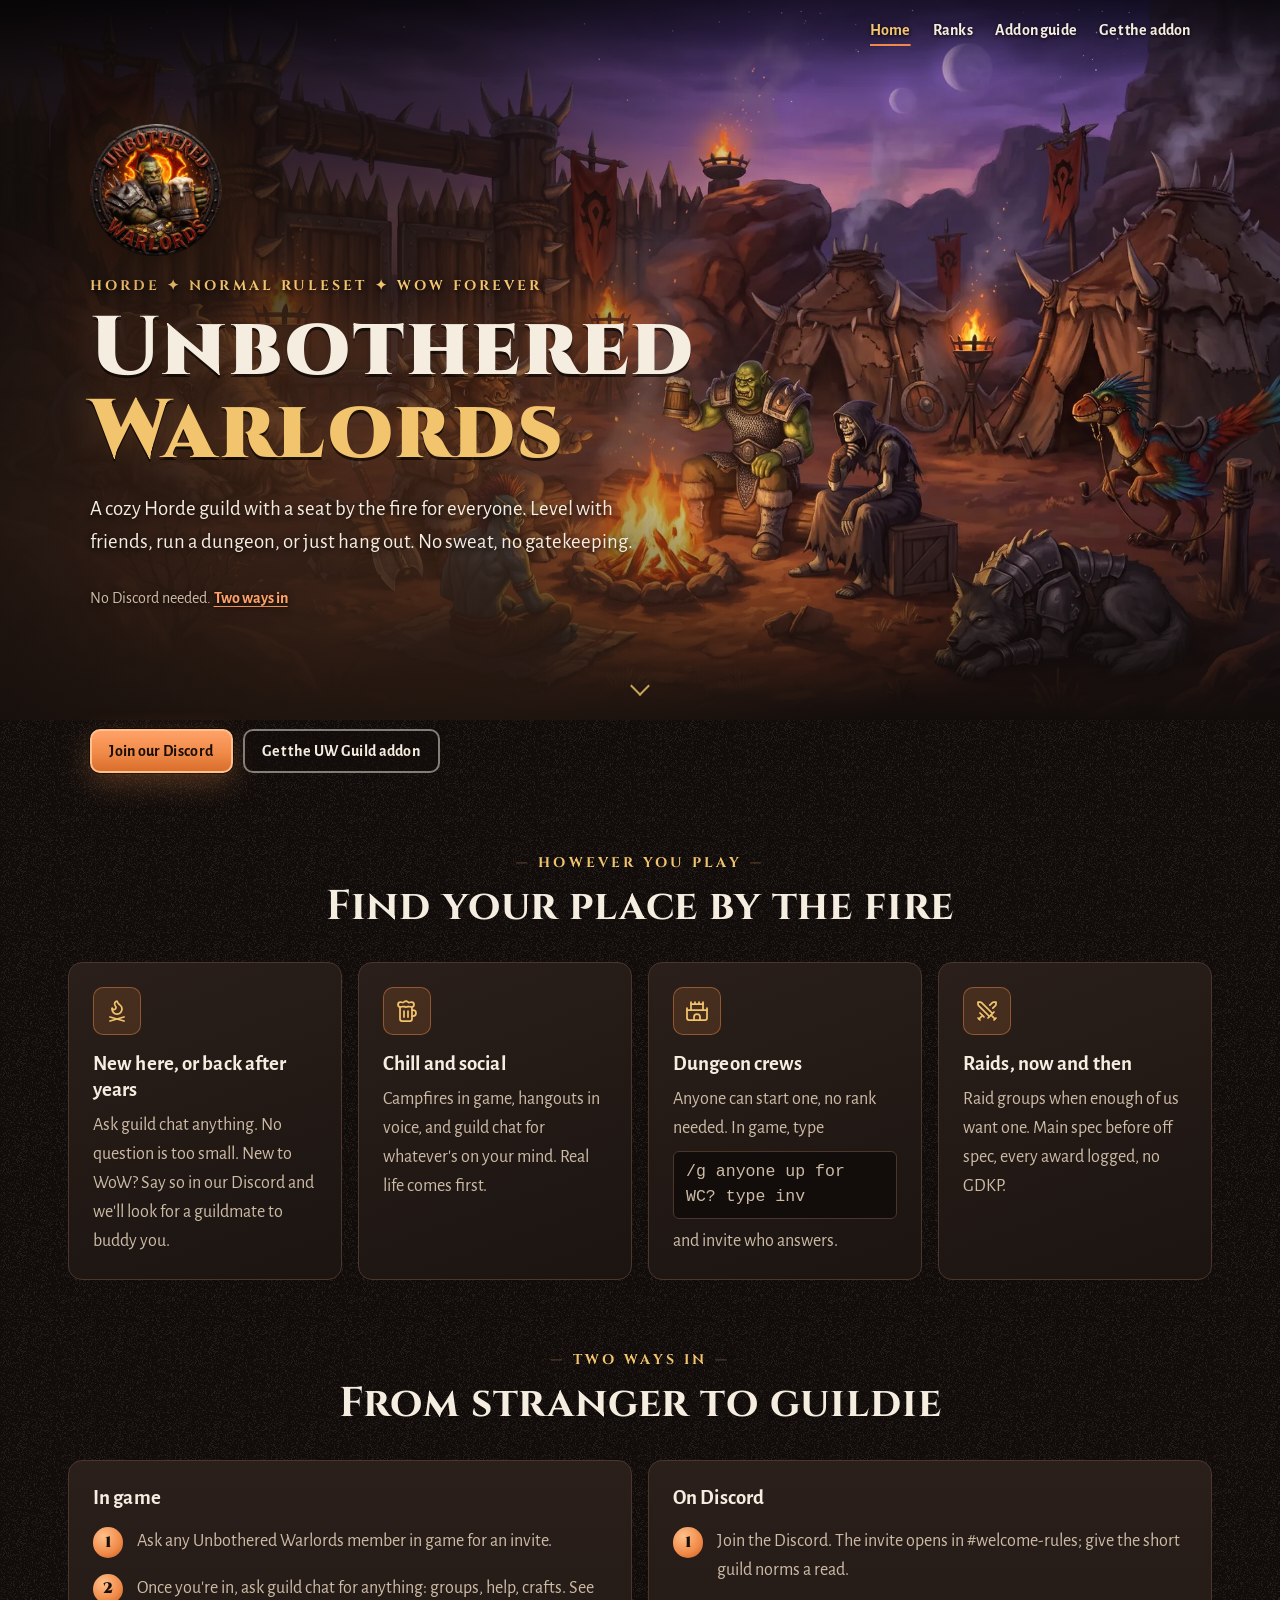
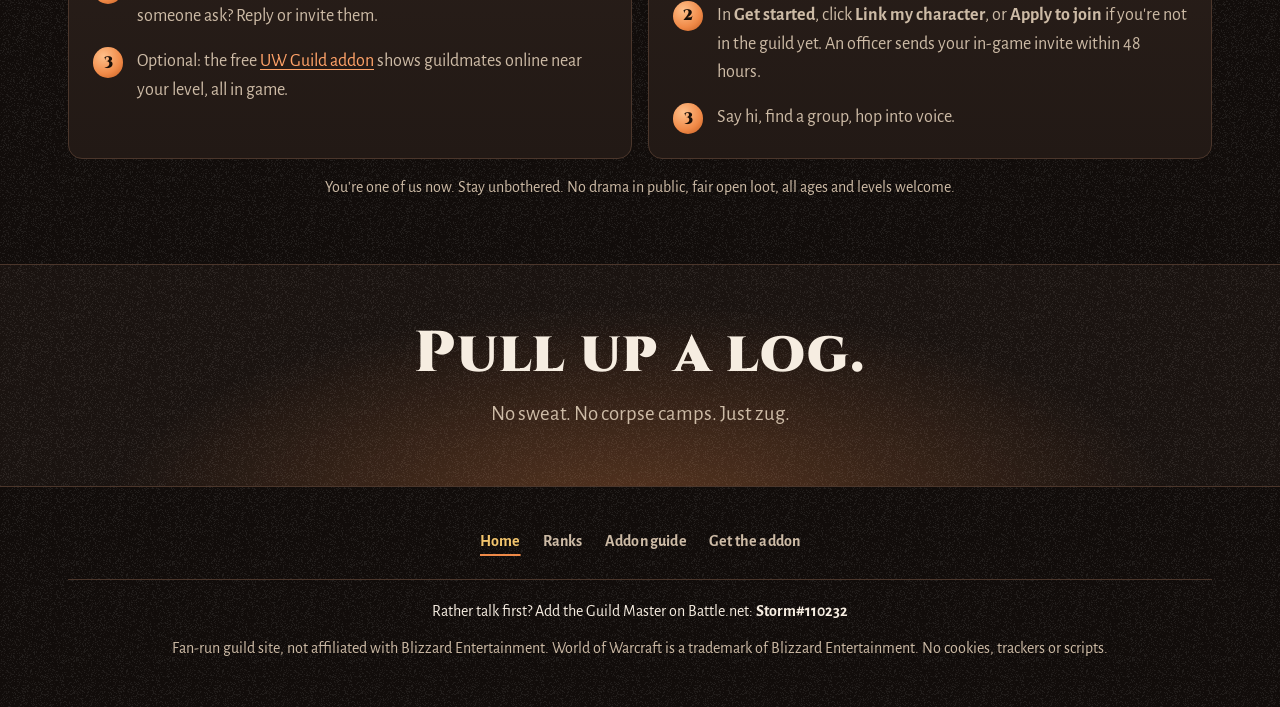
==== commit 4b79c066: "Site for the running build" ====
--- a/index.html
+++ b/index.html
@@ -57,7 +57,6 @@
 <!-- The page's only two buttons. They sit under the hero, then stick to the top as a slim banner (style.css, "Banner"). -->
 <nav class="bar" aria-label="Join the guild">
   <div class="bar-inner">
-    <a class="bar-brand" href="#top"><img src="img/mark-96.webp" width="36" height="36" alt=""><span>Unbothered Warlords</span></a>
     <div class="bar-actions">
       <a class="btn btn-primary" href="https://discord.gg/D5EZm3gAcZ" rel="noopener">Join our Discord</a>
       <a class="btn btn-ghost" href="addon.html">Get the UW Guild addon</a>
--- a/style.css
+++ b/style.css
@@ -293,47 +293,35 @@
    hero, then stick to the top as a slim bar while you scroll. No script: position: sticky does the work.
    bottom: 0 as well, so on a short phone, where the hero is taller than the screen, the bar waits at the bottom edge
    instead of below it: the buttons are always in view.
-   Nothing moves when it sticks (Louis, 8 Nov 23:50: the buttons jumped across the screen). The buttons keep one
-   place: on wide screens they start where the hero's text starts, straight under it (people read down the left edge,
-   so a button far right under the art was easy to miss), and the guild name's space at the far end is always
-   reserved; while the hero is centred, so are they. When the bar sticks (scroll-state container query: Chrome and
-   Edge), only the name fades in and the shadow appears: opacity, a few pixels of transform and colour, no layout
-   change. Reduced motion: the same change, instant.
+   Nothing moves or appears when it sticks (Louis, 8 Nov 23:50: the buttons jumped across the screen; 15 Nov: no
+   one-use crest showing up at the right). The buttons keep one place: on wide screens they start where the hero's text
+   starts, straight under it; while the hero is centred, so are they. The bar is opaque, so nothing reads through it,
+   and only its shadow and edge show once it sticks (scroll-state container query: Chrome and Edge).
    With large text on a short screen (200% text on a phone) a stuck bar would cover a fifth of it, so there it scrolls
-   with the page (max-height in em follows the reader's text size).
-   addon.html uses the same bar, not sticky, as its way back to the guild page (.bar-static). */
+   with the page (max-height in em follows the reader's text size). */
 .bar { position: sticky; top: 0; bottom: 0; z-index: 10; container-type: scroll-state; }
 .bar-static { position: static; }
 .bar-inner { display: flex; align-items: center; gap: .6rem; padding: .55rem max(1.25rem, calc((100% - 74rem) / 2 + 1.25rem));
-  background: rgba(18,13,11,.94); border-bottom: 1px solid transparent; box-shadow: 0 6px 18px rgba(0,0,0,0);
+  background: var(--bg) url("img/grain.png"); border-bottom: 1px solid transparent; box-shadow: 0 6px 18px rgba(0,0,0,0);
   transition: box-shadow .3s ease, border-color .3s ease; }
-.bar-static .bar-inner { background: transparent; }
 .bar-brand { display: inline-flex; align-items: center; gap: .6rem; min-height: 2.75rem; margin-right: auto;
   color: var(--text); text-decoration: none; font: 700 1rem/1.1 var(--display); letter-spacing: .04em; }
 .bar-brand img { width: 2.25rem; height: 2.25rem; border-radius: 50%; }
 .bar-brand:hover span { text-decoration: underline; text-underline-offset: .2em; }
 .bar-actions { display: flex; gap: .6rem; }
-@media (min-width: 56rem) {   /* hero text on the left: the buttons line up under it, the name waits at the far end */
-  .bar:not(.bar-static) .bar-inner { padding-inline-start: max(clamp(2rem, 7vw, 7rem), calc((100% - 74rem) / 2 + 1.25rem)); }
-  .bar:not(.bar-static) .bar-brand { order: 1; margin-right: 0; margin-left: auto; }
+@media (min-width: 56rem) {   /* hero text on the left: the buttons line up under it */
+  .bar .bar-inner { padding-inline-start: max(clamp(2rem, 7vw, 7rem), calc((100% - 74rem) / 2 + 1.25rem)); }
 }
 @media (min-width: 46rem) and (max-width: 55.99rem) {   /* hero centred: so are the buttons */
-  .bar:not(.bar-static) .bar-inner { justify-content: center; }
-  .bar:not(.bar-static) .bar-brand { display: none; }
+  .bar .bar-inner { justify-content: center; }
 }
 @media (max-height: 34em) { .bar { position: static; } }
 .bar .btn { min-height: 2.75rem; padding: .55rem 1.1rem; font-size: 1rem; white-space: nowrap; }
-/* The hero already shows the name: in the sticky bar it waits, invisible and out of the tab order, in its own space. */
-.bar:not(.bar-static) .bar-brand { opacity: 0; transform: translateX(-.5rem); visibility: hidden;
-  transition: opacity .3s ease, transform .3s ease, visibility 0s linear .3s; }
 @container scroll-state(stuck: top) {
-  .bar:not(.bar-static) .bar-inner { border-bottom-color: var(--line); box-shadow: 0 6px 18px var(--shade-1); }
-  .bar:not(.bar-static) .bar-brand { opacity: 1; transform: none; visibility: visible;
-    transition: opacity .3s ease, transform .3s ease, visibility 0s; }
+  .bar .bar-inner { border-bottom-color: var(--line); box-shadow: 0 6px 18px var(--shade-1); }
 }
 @media (max-width: 45.99rem) {   /* phones: the two buttons share the width */
-  .bar:not(.bar-static) .bar-brand { display: none; }
-  .bar .bar-inner, .bar:not(.bar-static) .bar-inner { padding-inline: .75rem; }
+  .bar .bar-inner { padding-inline: .75rem; }
   .bar-actions { flex: 1; }
   .bar-actions .btn { flex: 1 1 0; min-width: 0; padding-inline: .5rem; font-size: .95rem;
     white-space: normal; line-height: 1.15; text-align: center; }   /* 320px: a label may take two lines, never overflow */
@@ -436,7 +424,8 @@
    view on wide screens (chips above the pages on a phone), each page's real picture, then a row a feature under the
    name the window gives it. A row's id is its key in the addon, so one feature can be linked (guide#call), and the
    row a link lands on is marked. */
-.guide { display: grid; gap: var(--s-6); margin-top: var(--s-7); }
+.guide { display: grid; grid-template-columns: minmax(0, 1fr); gap: var(--s-6); margin-top: var(--s-7); }
+.guide-rail, .guide-pages { min-width: 0; }
 .guide-rail ul { list-style: none; margin: 0; padding: 0; display: flex; flex-wrap: wrap; justify-content: center; gap: var(--s-2); }
 .guide-rail a { display: flex; align-items: center; gap: var(--s-2); min-height: 2.75rem; padding: .3rem .9rem .3rem .4rem;
   border: 1px solid var(--line); border-radius: var(--radius-md); background: var(--card);
@@ -444,6 +433,15 @@
 .guide-rail a:hover { border-color: var(--line-hi); color: var(--ember-200); }
 .guide-rail .path-icon { width: 2rem; height: 2rem; margin: 0; float: none; font-size: 1rem; }
 .guide-rail .icon { width: 1.125rem; height: 1.125rem; }
+@media (max-width: 63.99rem) {   /* phones and tablets: the page list is one row that stays at the top while you read */
+  .guide-rail { position: sticky; top: 0; z-index: 5; margin-inline: -1.25rem; padding: .5rem 1.25rem;
+    background: var(--bg) url("img/grain.png"); border-bottom: 1px solid var(--line); }
+  .guide-rail ul { flex-wrap: nowrap; justify-content: flex-start; overflow-x: auto; scrollbar-width: none;
+    scroll-snap-type: x proximity; overscroll-behavior-x: contain; }
+  .guide-rail ul::-webkit-scrollbar { display: none; }
+  .guide-rail li { flex: none; scroll-snap-align: start; }
+  .guide-page, .feature { scroll-margin-top: 4.5rem; }
+}
 @media (min-width: 64rem) {
   .guide { grid-template-columns: 14.5rem minmax(0, 1fr); gap: var(--s-7); align-items: start; }
   .guide-rail { position: sticky; top: var(--s-5); }
@@ -466,14 +464,39 @@
 .feature h3 a:hover { text-decoration: underline; }
 .feature p { color: var(--muted); }
 .feature:target { background: var(--card); box-shadow: inset 3px 0 0 var(--ember); }
+.how { display: grid; gap: .45rem; margin: .7rem 0 0; font-size: var(--fs-small); }
+.how > div { display: grid; grid-template-columns: 6.75rem minmax(0, 1fr); gap: .75rem; }
+.how dt { color: var(--ember-200); font-weight: 700; }
+.how dd { margin: 0; color: var(--text); }
+.how q { color: var(--gold); quotes: "\201C" "\201D"; }
+@media (max-width: 35rem) { .how > div { grid-template-columns: 1fr; gap: .1rem; } }
 .tags { margin-top: var(--s-2); }
 .tag { display: inline-block; padding: .1rem .65rem; border: 1px solid var(--glow-3); border-radius: 999px; background: var(--glow-1);
   color: var(--ember-100); font-size: var(--fs-label); font-weight: 700; }
 .guide-end { max-width: 48rem; margin-top: var(--s-6); }
 @media (max-width: 22rem) { .feature { flex-direction: column; gap: .6rem; padding-inline: 0; } }
 /* A window picture links to its own file: on a phone its words are small, and the file opens to zoom. */
-.shot-link { display: block; max-width: 48rem; margin-bottom: var(--s-3); }
-.shot-link .guide-shot { margin-bottom: 0; }
+/* A picture of the window opens larger in place (Louis, 15 Nov 2026: it opened a new page). No script: the browser's
+   own popover. Click or tap anywhere, or Esc, closes it; on a narrow screen the picture keeps a readable size and
+   pans. Where popover isn't supported the button does nothing and the picture stays as it is. */
+.shot-link { position: relative; display: block; width: 100%; max-width: 48rem; margin: 0 0 var(--s-3); padding: 0;
+  border: 0; background: none; cursor: zoom-in; border-radius: var(--radius-sm); }
+.shot-link .guide-shot { margin-bottom: 0; transition: filter .2s ease; }
+.shot-link:hover .guide-shot { filter: brightness(1.08); }
+.zoom-badge { position: absolute; right: .5rem; bottom: .5rem; display: grid; place-items: center; width: 2.25rem; height: 2.25rem;
+  border-radius: 50%; background: rgba(18,13,11,.85); border: 1px solid var(--line-hi); color: var(--gold); }
+.zoom-badge .icon, .zoom-close .icon { width: 1.125rem; height: 1.125rem; }
+.zoom { inset: 0; width: 100%; height: 100%; max-width: none; max-height: none; margin: 0; padding: 0; border: 0;
+  background: rgba(10,7,6,.95); color: var(--text); }
+.zoom::backdrop { background: transparent; }
+.zoom-hit { display: block; width: 100%; height: 100%; padding: 0; border: 0; background: none; cursor: zoom-out;
+  overflow: auto; overscroll-behavior: contain; }
+.zoom-pan { display: grid; place-items: center; min-width: 100%; min-height: 100%; padding: 3.5rem 1rem 1rem; box-sizing: border-box; }
+.zoom-img { display: block; width: min(76.5rem, 100%); height: auto; border-radius: var(--radius-sm); box-shadow: 0 12px 40px rgba(0,0,0,.6); }
+@media (max-width: 47.99rem) { .zoom-img { width: 56rem; max-width: none; } .zoom-pan { place-items: center start; } }
+.zoom-close { position: fixed; top: .75rem; right: .75rem; display: grid; place-items: center; width: 2.75rem; height: 2.75rem;
+  border-radius: 50%; background: var(--card); border: 1px solid var(--line-hi); color: var(--text); }
+.shot-link:focus-visible, .zoom-hit:focus-visible { outline: 3px solid var(--ember); outline-offset: 3px; }
 /* A picture of the window on other pages (addon.html), centred in the reading column. */
 .shot-center { margin: 0 auto var(--s-6); max-width: 44rem; }
 /* ranks.html ends by pointing on: one line on the addon, the guide and the download. */
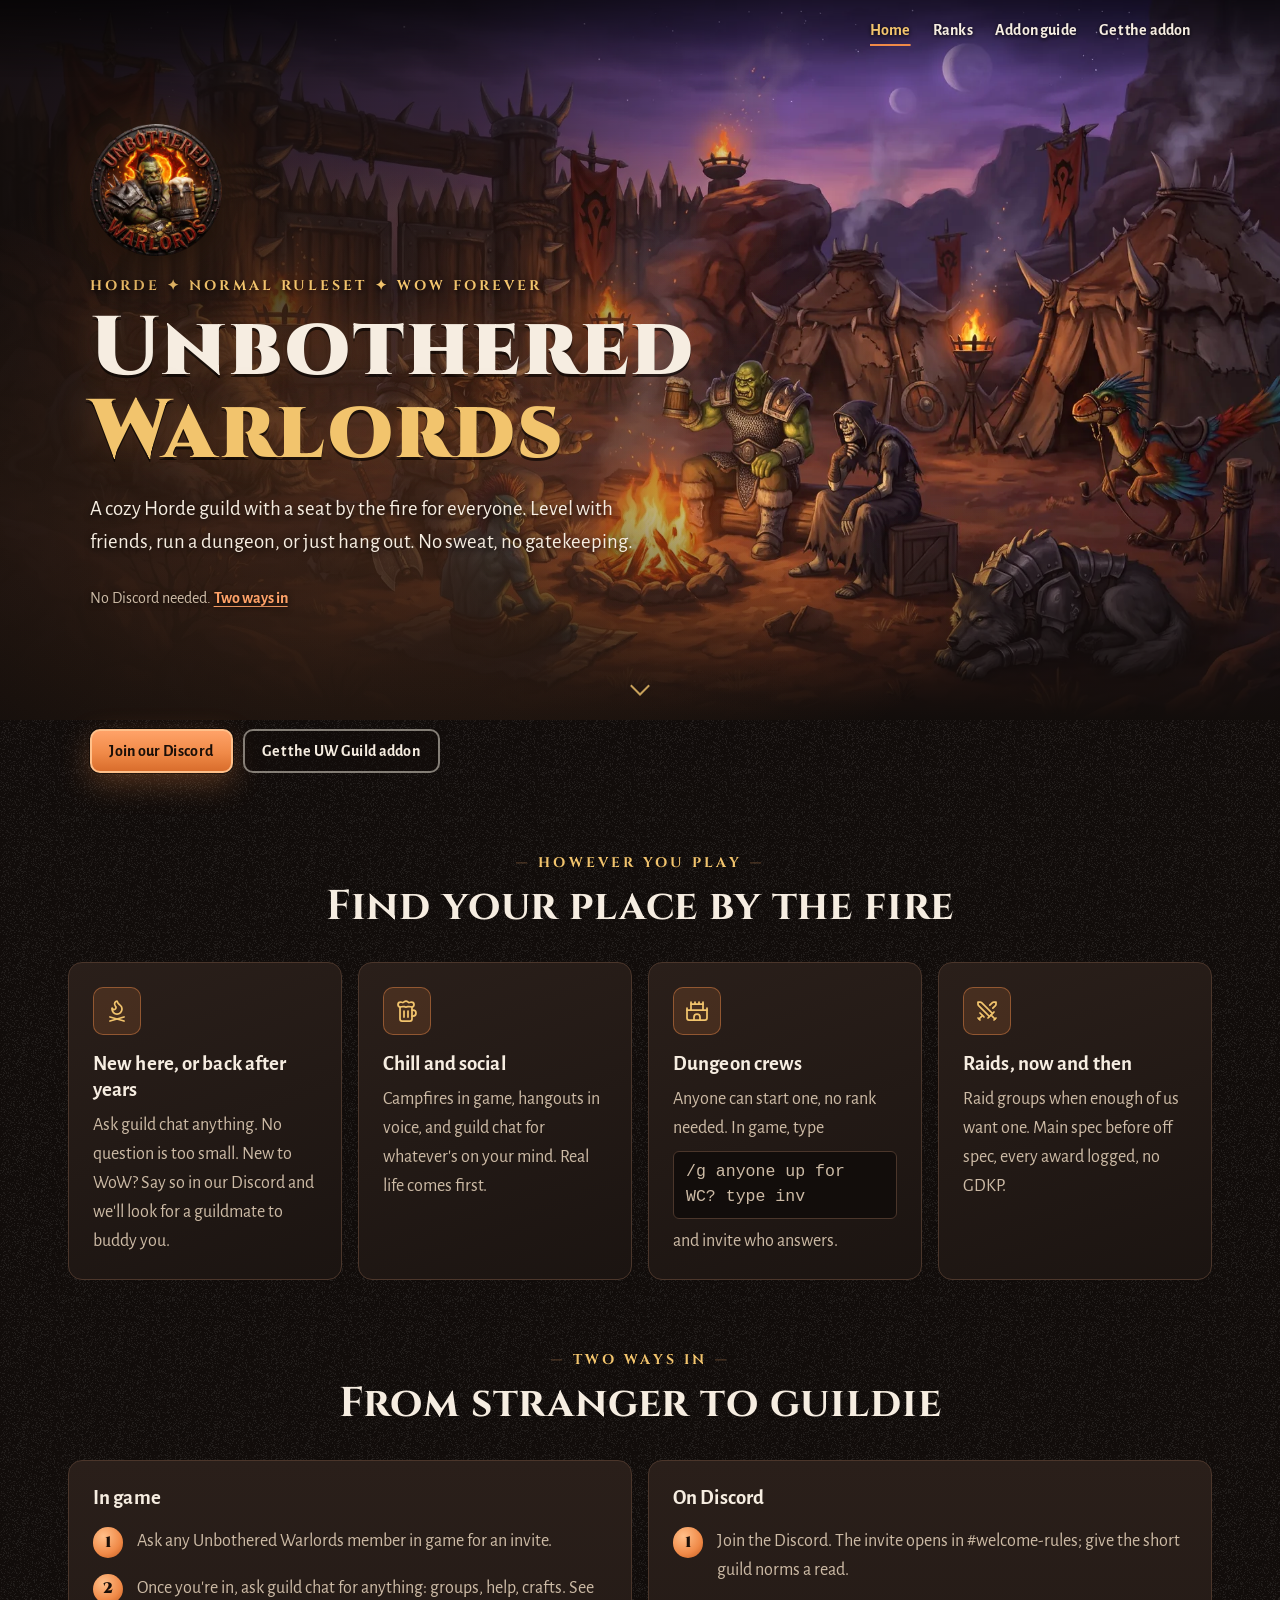
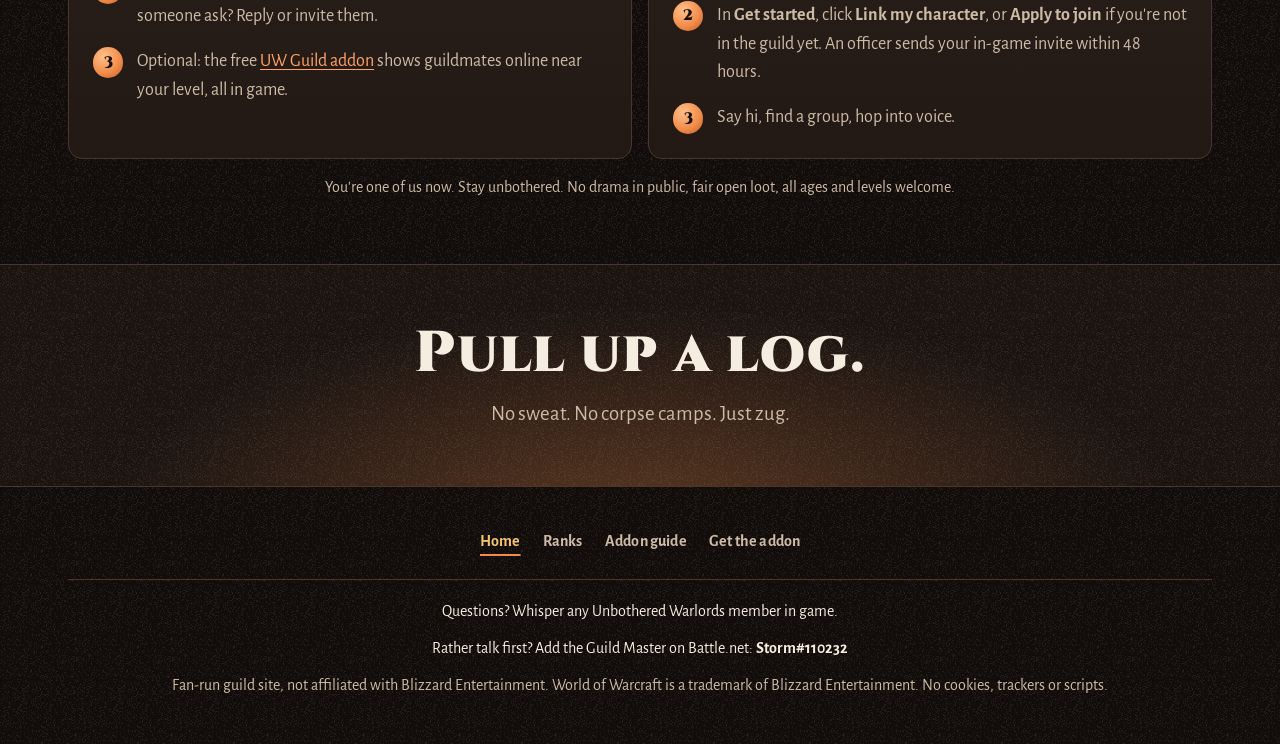
==== commit c1247041: "Site for the running build" ====
--- a/index.html
+++ b/index.html
@@ -8,10 +8,10 @@
 <title>Unbothered Warlords · Horde guild on WoW Forever</title>
 <meta name="description" content="A cozy Horde guild on WoW Forever (Normal ruleset) with a seat by the fire for everyone: easy company, quick dungeon groups and a raid when enough of us want one. All ages and levels welcome.">
 <meta name="theme-color" content="#1b1411">
+<link rel="canonical" href="https://unbotheredwarlords.github.io/">
 <meta property="og:type" content="website">
+<meta property="og:url" content="https://unbotheredwarlords.github.io/">
 <meta property="og:site_name" content="Unbothered Warlords">
-<meta property="og:url" content="https://unbotheredwarlords.github.io/">
-<link rel="canonical" href="https://unbotheredwarlords.github.io/">
 <meta property="og:title" content="Unbothered Warlords · Horde guild on WoW Forever">
 <meta property="og:description" content="No sweat. No corpse camps. Just zug. Leveling, dungeons and chill. All ages and levels welcome.">
 <meta property="og:image" content="https://unbotheredwarlords.github.io/img/og-1200x630.jpg">
@@ -23,6 +23,7 @@
 <link rel="apple-touch-icon" href="img/apple-touch-icon.png">
 <link rel="preload" href="fonts/cinzel-900.woff2" as="font" type="font/woff2" crossorigin>
 <link rel="preload" href="fonts/alegreya-sans-400.woff2" as="font" type="font/woff2" crossorigin>
+<link rel="preload" href="fonts/alegreya-sans-700.woff2" as="font" type="font/woff2" crossorigin>
 <link rel="stylesheet" href="style.css">
 </head>
 <body>
@@ -135,6 +136,7 @@
       <li><a href="addon.html">Get the addon</a></li>
     </ul>
   </nav>
+  <p class="small">Questions? Whisper any Unbothered Warlords member in game.</p>
   <p class="small">Rather talk first? Add the Guild Master on Battle.net: <span class="btag">Storm#110232</span></p>
   <p class="small muted">Fan-run guild site, not affiliated with Blizzard Entertainment. World of Warcraft is a trademark of Blizzard Entertainment. No cookies, trackers or scripts.</p>
 </footer>
--- a/style.css
+++ b/style.css
@@ -46,7 +46,8 @@
   --radius-md: .625rem;
   --radius-lg: .875rem;
   --radius: var(--radius-lg);
-  --measure: 66ch;   /* reading line length: 45-75 characters (Bringhurst; Dyson 2004) */
+  --measure: 39rem;   /* reading line length: about 66 characters of body text (45-75: Bringhurst; Dyson 2004). In rem,
+     not ch, so small notes under a paragraph share its edges instead of centring narrower */
   --display: "Cinzel", "Trajan Pro", "Iowan Old Style", Georgia, serif;
   --sans: "Alegreya Sans", system-ui, -apple-system, "Segoe UI", Roboto, Arial, sans-serif;
   --mono: ui-monospace, "Cascadia Mono", "SF Mono", Menlo, Consolas, monospace;
@@ -75,9 +76,11 @@
    (.cmd): one box to read or copy, wrapping inside it only where it must. */
 code { font: .92em/1.5 var(--mono); background: var(--bg); border: 1px solid var(--line); border-radius: var(--radius-sm); padding: .05rem .4rem;
   overflow-wrap: normal; -webkit-box-decoration-break: clone; box-decoration-break: clone; }
-code.cmd { display: block; width: fit-content; max-width: 100%; margin: var(--s-2) 0; padding: var(--s-2) var(--s-3); white-space: pre-wrap; overflow-wrap: anywhere;
-  text-wrap: balance; }   /* a wrapped command splits into even lines, never one word alone */
+code.cmd { display: block; width: fit-content; max-width: 100%; margin: var(--s-2) 0; padding: var(--s-2) var(--s-3); white-space: pre-wrap; overflow-wrap: normal;
+  overflow-x: auto; text-wrap: balance; }   /* a command wraps only at its spaces, into even lines: a path too long for
+  a phone scrolls in its box instead of breaking mid-word, so it can be read and typed as it is */
 .nowrap { white-space: nowrap; }
+.cmd .tok { white-space: nowrap; }   /* a piece of a command: it breaks only at a space or a <wbr> after a slash, never at a hyphen */
 @media (max-width: 30rem) { .faq .nowrap, .steps .nowrap, .way .nowrap { white-space: normal; } }   /* a folder path may wrap at
    its spaces on a phone (at large text it would push the page sideways) */
 .muted { color: var(--muted); }
@@ -244,6 +247,14 @@
 .page-addon h1 { font-size: var(--fs-title); }   /* a page title, not the guild's name: the button outweighs it */
 .page-addon h2 { margin: var(--s-7) 0 var(--s-5); }
 .page-addon h2 + .steps { margin-top: 0; }
+.kit-more { max-width: var(--measure); margin: var(--s-5) auto 0; }
+.kit-extras { list-style: none; padding: 0; margin-top: var(--s-3); display: grid; gap: .6rem 1.5rem;
+  grid-template-columns: repeat(auto-fill, minmax(min(100%, 15rem), 1fr)); }
+.kit-extras li { display: grid; gap: .1rem; min-width: 0; }
+.kit-extras b { overflow-wrap: anywhere; }
+.kit-extras span { font-size: var(--fs-small); color: var(--muted); }
+.kit-extras .kit-uw { color: inherit; }
+.kit-where { margin-top: var(--s-4); font-size: var(--fs-small); color: var(--muted); }
 .page-addon .section > p, .faq { max-width: var(--measure); margin-left: auto; margin-right: auto; }
 .page-addon .section > p + p { margin-top: .75rem; }   /* paragraphs read as separate thoughts */
 .page-addon .paths + p { margin-top: var(--s-5); }   /* ranks.html: the line under a row of cards */
@@ -501,3 +512,78 @@
 .shot-center { margin: 0 auto var(--s-6); max-width: 44rem; }
 /* ranks.html ends by pointing on: one line on the addon, the guide and the download. */
 .page-next { max-width: var(--measure); margin: var(--s-7) auto 0; padding-top: var(--s-6); border-top: 1px solid var(--line); }
+
+/* The UW Guild window to click through on /addon (scripts/site_window.py builds it from the addon's Handbook; no
+   script: a radio button a page, a popover a card). Dark like the game's own frame, in the site's gold and ember. */
+.sim-lead { margin: var(--s-6) auto var(--s-3); }
+.sim { max-width: 56rem; margin: 0 auto var(--s-6); }
+.sim-radio { position: absolute; width: 1px; height: 1px; overflow: hidden; clip-path: inset(50%); white-space: nowrap; }
+.sr { position: absolute; width: 1px; height: 1px; overflow: hidden; clip-path: inset(50%); white-space: nowrap; }
+.sim-win { border: 1px solid var(--line-hi); border-radius: var(--radius); background: #0f0b09;
+  box-shadow: 0 18px 50px rgba(0,0,0,.55), inset 0 1px 0 rgba(255,255,255,.04); overflow: hidden; }
+.sim-bar { display: flex; align-items: center; justify-content: center; gap: .5rem; margin: 0; padding: .45rem 1rem;
+  background: linear-gradient(#1d1512, #120d0b); border-bottom: 1px solid var(--line);
+  font: 700 var(--fs-small)/1.2 var(--sans); color: var(--text); letter-spacing: .02em; }
+.sim-bar img { width: 1.5rem; height: 1.5rem; border-radius: 50%; }
+.sim-body { display: grid; grid-template-columns: 12.5rem minmax(0, 1fr); min-height: 26rem; }
+.sim-nav { display: flex; flex-direction: column; gap: .15rem; padding: .6rem; border-right: 1px solid var(--line); background: #140f0c; }
+.sim-nav label { display: flex; align-items: center; gap: .55rem; min-height: 2.75rem; padding: .25rem .6rem .25rem .35rem;
+  border-radius: var(--radius-sm); border-left: 3px solid transparent; cursor: pointer;
+  color: var(--gold); font: 700 var(--fs-small)/1.15 var(--sans); }
+.sim-nav label:hover { background: var(--card); }
+.sim-icon { display: grid; place-items: center; flex: none; width: 2rem; height: 2rem; border-radius: var(--radius-sm);
+  border: 1px solid var(--glow-3); background: var(--glow-1); color: var(--gold); }
+.sim-icon .icon { width: 1.1rem; height: 1.1rem; }
+.sim-pages { min-width: 0; padding: .75rem 1rem 1rem; }
+.sim-page { display: none; }
+.sim-page-h { margin: 0 0 .5rem; padding-bottom: .45rem; border-bottom: 1px solid var(--line); color: var(--gold);
+  font: 700 1.15rem/1.2 var(--sans); }
+.sim-rows { list-style: none; margin: 0; padding: 0; }
+.sim-row { display: flex; align-items: center; gap: .7rem; padding: .5rem 0; border-bottom: 1px solid rgba(122,85,55,.35); }
+.sim-text { flex: 1; min-width: 0; }
+.sim-name { padding: 0; border: 0; background: none; cursor: pointer; text-align: left;
+  color: var(--gold); font: 700 1rem/1.25 var(--sans); }
+.sim-name:hover { text-decoration: underline; text-underline-offset: .2em; }
+.sim-line { display: block; color: var(--text); font-size: var(--fs-small); line-height: 1.35; }
+.sim-tag { display: inline-block; margin-left: .35rem; padding: 0 .5rem; border: 1px solid var(--glow-3); border-radius: 999px;
+  color: var(--ember-200); font-size: .8rem; line-height: 1.5; vertical-align: .1em; }
+.sim-acts { display: flex; flex-wrap: wrap; justify-content: flex-end; align-items: center; gap: .4rem; flex: none; max-width: 50%; }
+.sim-btn { min-height: 2.25rem; padding: .3rem .8rem; border: 1px solid var(--line-hi); border-radius: var(--radius-sm);
+  background: linear-gradient(#2a1f1a, #1a1310); color: var(--text); font: 700 .9rem/1.1 var(--sans); cursor: pointer; }
+.sim-btn:hover { border-color: var(--ember); color: var(--ember-200); }
+.sim-switch { display: grid; place-items: center; width: 2.25rem; height: 2.25rem; cursor: pointer; }
+.sim-switch input { width: 1.3rem; height: 1.3rem; margin: 0; accent-color: var(--ember); cursor: pointer; }
+.sim-name:focus-visible, .sim-btn:focus-visible, .sim-switch input:focus-visible { outline: 3px solid var(--ember); outline-offset: 2px; }
+.sim-card { width: min(30rem, calc(100% - 2rem)); max-height: calc(100% - 2rem); margin: auto; padding: 1.1rem 1.25rem;
+  border: 1px solid var(--line-hi); border-radius: var(--radius); background: var(--bg-2); color: var(--text);
+  box-shadow: 0 18px 50px rgba(0,0,0,.6); overflow: auto; }
+.sim-card::backdrop { background: rgba(10,7,6,.7); }
+.sim-card-h { display: flex; align-items: center; gap: .6rem; margin: 0 0 .6rem; color: var(--gold); font: 700 1.1rem/1.2 var(--sans); }
+.sim-card q { color: var(--gold); }
+.sim-card-foot { display: flex; flex-wrap: wrap; align-items: center; justify-content: space-between; gap: .75rem; margin: 1rem 0 0; }
+.sim-card-foot .btn { min-height: 2.75rem; }
+
+#sim-play:checked ~ .sim-win .sim-p-play { display: block; }
+#sim-play:checked ~ .sim-win label[for="sim-play"] { background: var(--card-2); border-left-color: var(--ember); border-bottom-color: var(--ember); color: var(--text); }
+#sim-play:focus-visible ~ .sim-win label[for="sim-play"] { outline: 3px solid var(--ember); outline-offset: -3px; }
+#sim-level:checked ~ .sim-win .sim-p-level { display: block; }
+#sim-level:checked ~ .sim-win label[for="sim-level"] { background: var(--card-2); border-left-color: var(--ember); border-bottom-color: var(--ember); color: var(--text); }
+#sim-level:focus-visible ~ .sim-win label[for="sim-level"] { outline: 3px solid var(--ember); outline-offset: -3px; }
+#sim-guild:checked ~ .sim-win .sim-p-guild { display: block; }
+#sim-guild:checked ~ .sim-win label[for="sim-guild"] { background: var(--card-2); border-left-color: var(--ember); border-bottom-color: var(--ember); color: var(--text); }
+#sim-guild:focus-visible ~ .sim-win label[for="sim-guild"] { outline: 3px solid var(--ember); outline-offset: -3px; }
+#sim-addons:checked ~ .sim-win .sim-p-addons { display: block; }
+#sim-addons:checked ~ .sim-win label[for="sim-addons"] { background: var(--card-2); border-left-color: var(--ember); border-bottom-color: var(--ember); color: var(--text); }
+#sim-addons:focus-visible ~ .sim-win label[for="sim-addons"] { outline: 3px solid var(--ember); outline-offset: -3px; }
+#sim-raids:checked ~ .sim-win .sim-p-raids { display: block; }
+#sim-raids:checked ~ .sim-win label[for="sim-raids"] { background: var(--card-2); border-left-color: var(--ember); border-bottom-color: var(--ember); color: var(--text); }
+#sim-raids:focus-visible ~ .sim-win label[for="sim-raids"] { outline: 3px solid var(--ember); outline-offset: -3px; }
+@media (max-width: 47.99rem) {   /* phones: the pages become one row over the window; buttons go under their row */
+  .sim-body { grid-template-columns: minmax(0, 1fr); min-height: 0; }
+  .sim-nav { flex-direction: row; overflow-x: auto; scrollbar-width: none; border-right: 0; border-bottom: 1px solid var(--line); }
+  .sim-nav::-webkit-scrollbar { display: none; }
+  .sim-nav label { flex: none; border-left: 0; border-bottom: 3px solid transparent; }
+  .sim-row { flex-wrap: wrap; }
+  .sim-acts { max-width: none; }
+  .sim-acts:has(.sim-btn) { width: 100%; justify-content: flex-start; padding-left: 2.7rem; }
+}
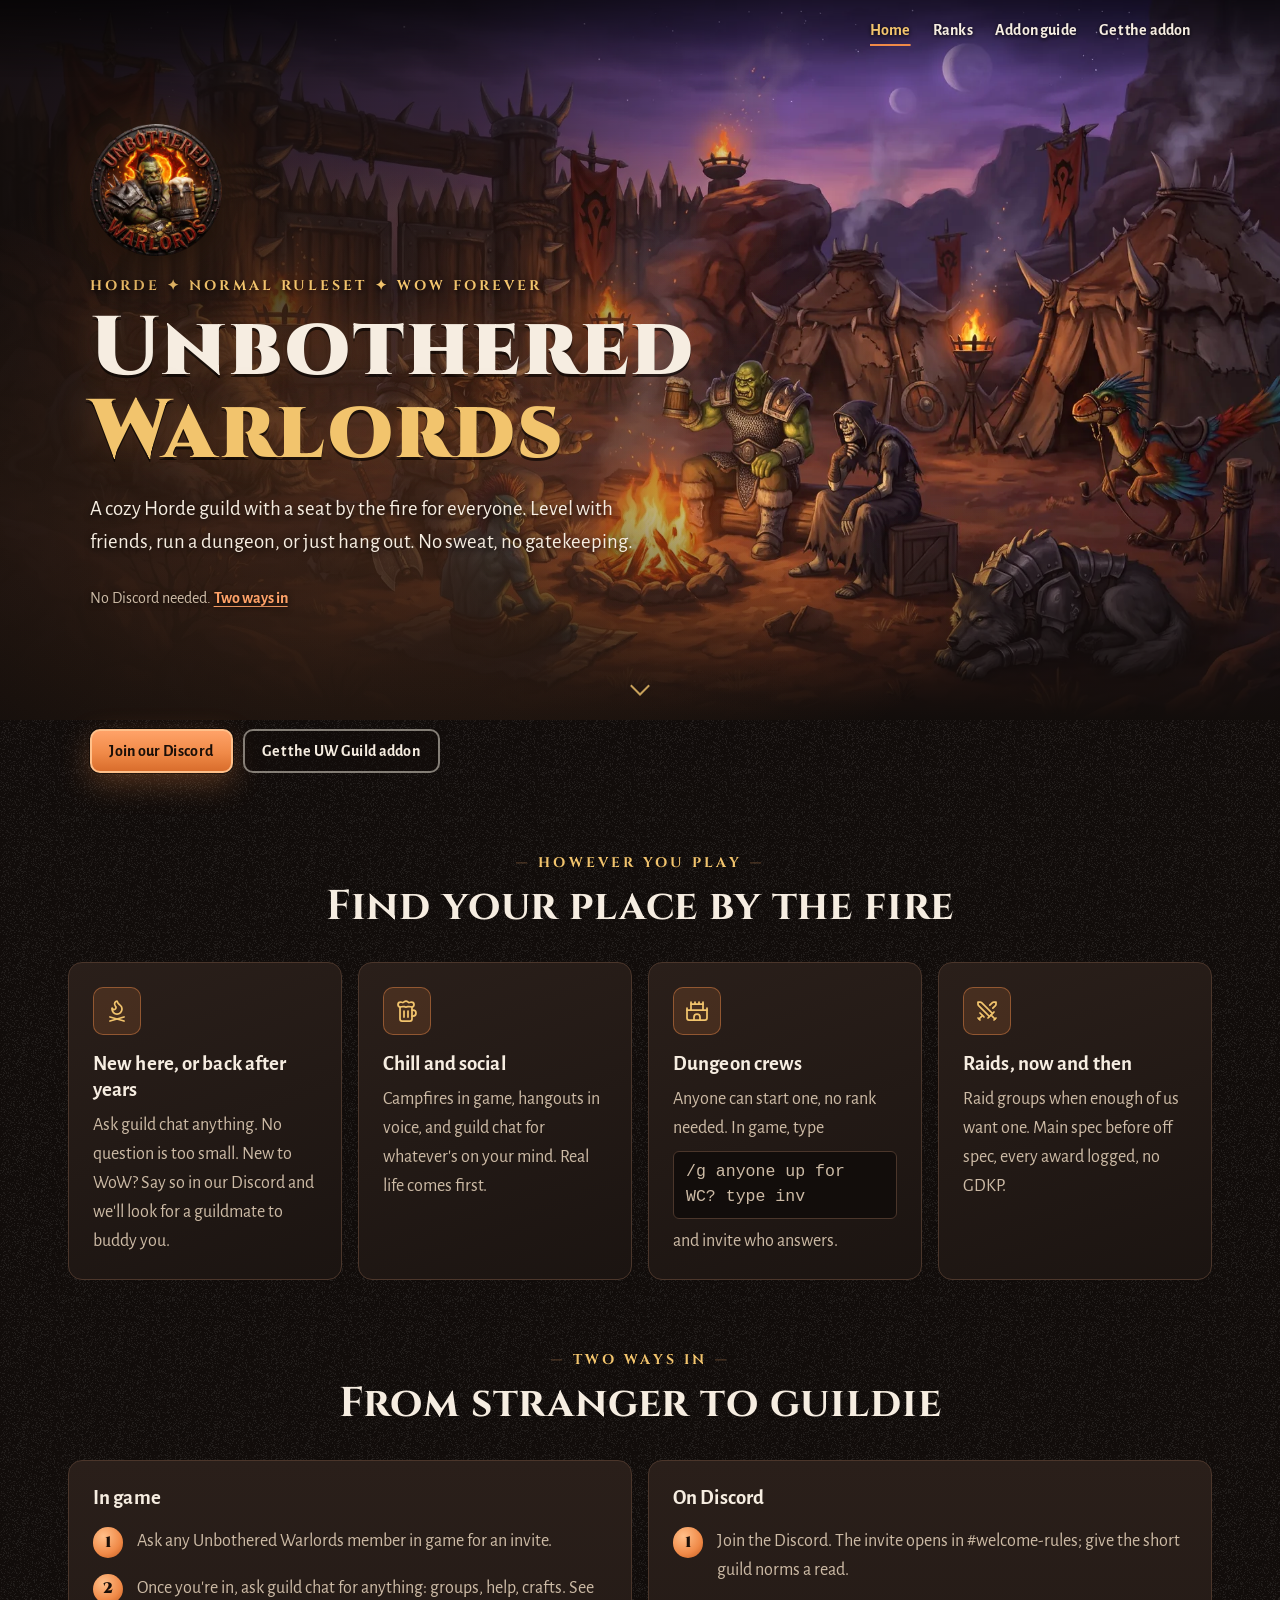
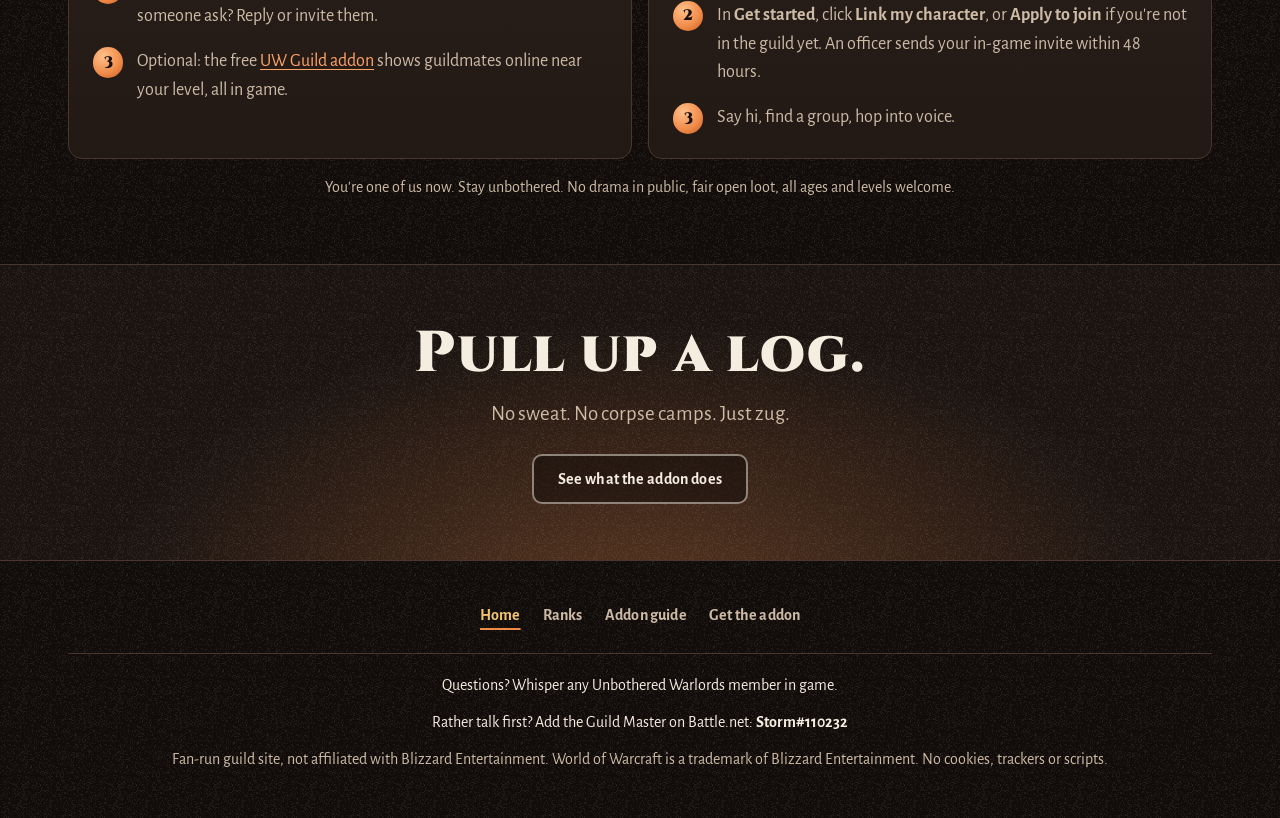
==== commit 1a297727: "Site for the running build" ====
--- a/index.html
+++ b/index.html
@@ -124,6 +124,7 @@
   <div class="final-inner">
     <h2 id="final-h">Pull up a log.</h2>
     <p>No sweat. No corpse camps. Just zug.</p>
+    <p class="final-next"><a class="btn btn-ghost" href="guide.html">See what the addon does</a></p>
   </div>
 </section>
 
--- a/style.css
+++ b/style.css
@@ -232,6 +232,7 @@
   background: radial-gradient(ellipse at 50% 120%, var(--glow-2), transparent 60%), var(--bg-2) url("img/grain.png"); }
 .final h2 { font-weight: 900; font-size: var(--fs-title); margin-bottom: .6rem; }
 .final p { color: var(--muted); font-size: var(--fs-h3); }
+.final .final-next { margin-top: var(--s-5); font-size: var(--fs-body); }
 
 footer { max-width: 74rem; margin: 0 auto; padding: 2rem 1.25rem 2.75rem; text-align: center; }
 footer p + p { margin-top: .4rem; }
@@ -255,8 +256,8 @@
 .kit-extras span { font-size: var(--fs-small); color: var(--muted); }
 .kit-extras .kit-uw { color: inherit; }
 .kit-where { margin-top: var(--s-4); font-size: var(--fs-small); color: var(--muted); }
-.page-addon .section > p, .faq { max-width: var(--measure); margin-left: auto; margin-right: auto; }
-.page-addon .section > p + p { margin-top: .75rem; }   /* paragraphs read as separate thoughts */
+.page-addon .section > p, .page-addon .os-panel > p, .faq { max-width: var(--measure); margin-left: auto; margin-right: auto; }
+.page-addon .section > p + p, .page-addon .os-panel > p + p { margin-top: .75rem; }   /* paragraphs read as separate thoughts */
 .page-addon .paths + p { margin-top: var(--s-5); }   /* ranks.html: the line under a row of cards */
 .ver { font-size: var(--fs-small); color: var(--text); }
 .hash { overflow-wrap: anywhere; font-size: .82em; }
@@ -587,3 +588,33 @@
   .sim-acts { max-width: none; }
   .sim-acts:has(.sim-btn) { width: 100%; justify-content: flex-start; padding-left: 2.7rem; }
 }
+
+/* Another computer? Mac, Linux and Windows by hand as tabs, with no script: a tab is a link to its panel, and the
+   panel the address points at (:target) is the one shown; with none, the first. The hero's links land on the same
+   panels. */
+.os { margin-top: var(--s-5); }
+.os-tabs { display: flex; flex-wrap: wrap; justify-content: center; gap: var(--s-2); margin: 0 auto var(--s-5); }
+.os-tabs a { display: inline-flex; align-items: center; min-height: 2.75rem; padding: var(--s-2) var(--s-4);
+  border: 1px solid var(--line); border-radius: var(--radius-md); background: var(--card); color: var(--text);
+  font-weight: 700; text-decoration: none; }
+.os-tabs a:hover { border-color: var(--line-hi); }
+.os-tabs a:focus-visible { outline: 2px solid var(--ember-200); outline-offset: 2px; }
+.os-panel { scroll-margin-top: 10rem; }
+.os-panel + .os-panel { margin-top: var(--s-6); }
+.os-h { margin-bottom: var(--s-3); text-align: center; }
+/* Browsers without :has() (older Firefox and Safari) skip this block and show all three panels, one after another. */
+@supports selector(:has(*)) {
+  .os-panel { display: none; }
+  .os-panel + .os-panel { margin-top: 0; }
+  .os-h { position: absolute; width: 1px; height: 1px; overflow: hidden; clip-path: inset(50%); white-space: nowrap; }
+  .os-panel:target { display: block; }
+  .os-panel:has(:target) { display: block; }   /* an old link to a panel's heading still opens its panel */
+  .os:not(:has(.os-panel:target, .os-panel :target)) .os-panel:first-of-type { display: block; }
+  .os:not(:has(.os-panel:target, .os-panel :target)) .os-tabs a[href="#mac"],
+  .os:has(#mac:target, #mac :target) .os-tabs a[href="#mac"],
+  .os:has(#linux:target, #linux :target) .os-tabs a[href="#linux"],
+  .os:has(#manual:target, #manual :target) .os-tabs a[href="#manual"] {
+    border-color: var(--ember); background: var(--card-2); color: var(--gold); }
+}
+.os-panel > .steps { margin-top: 0; }
+.os-panel > p + .steps { margin-top: var(--s-4); }
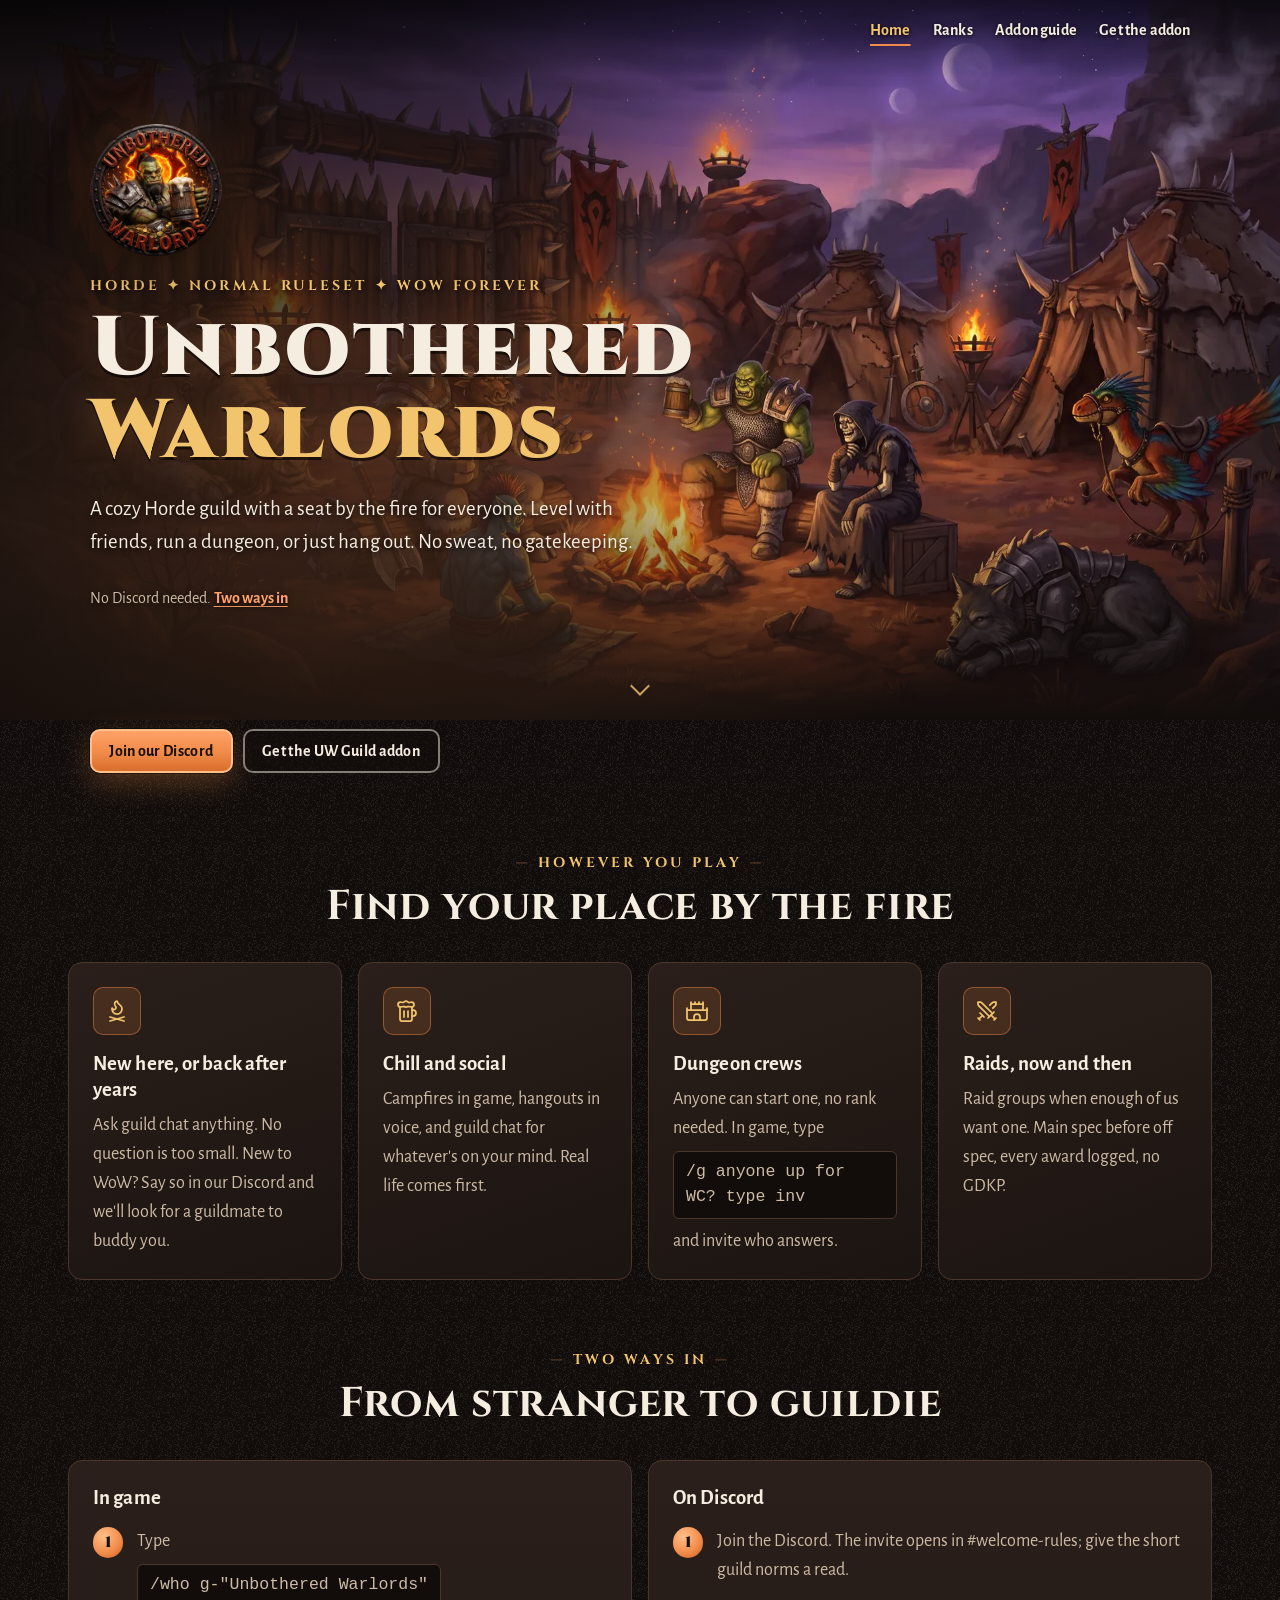
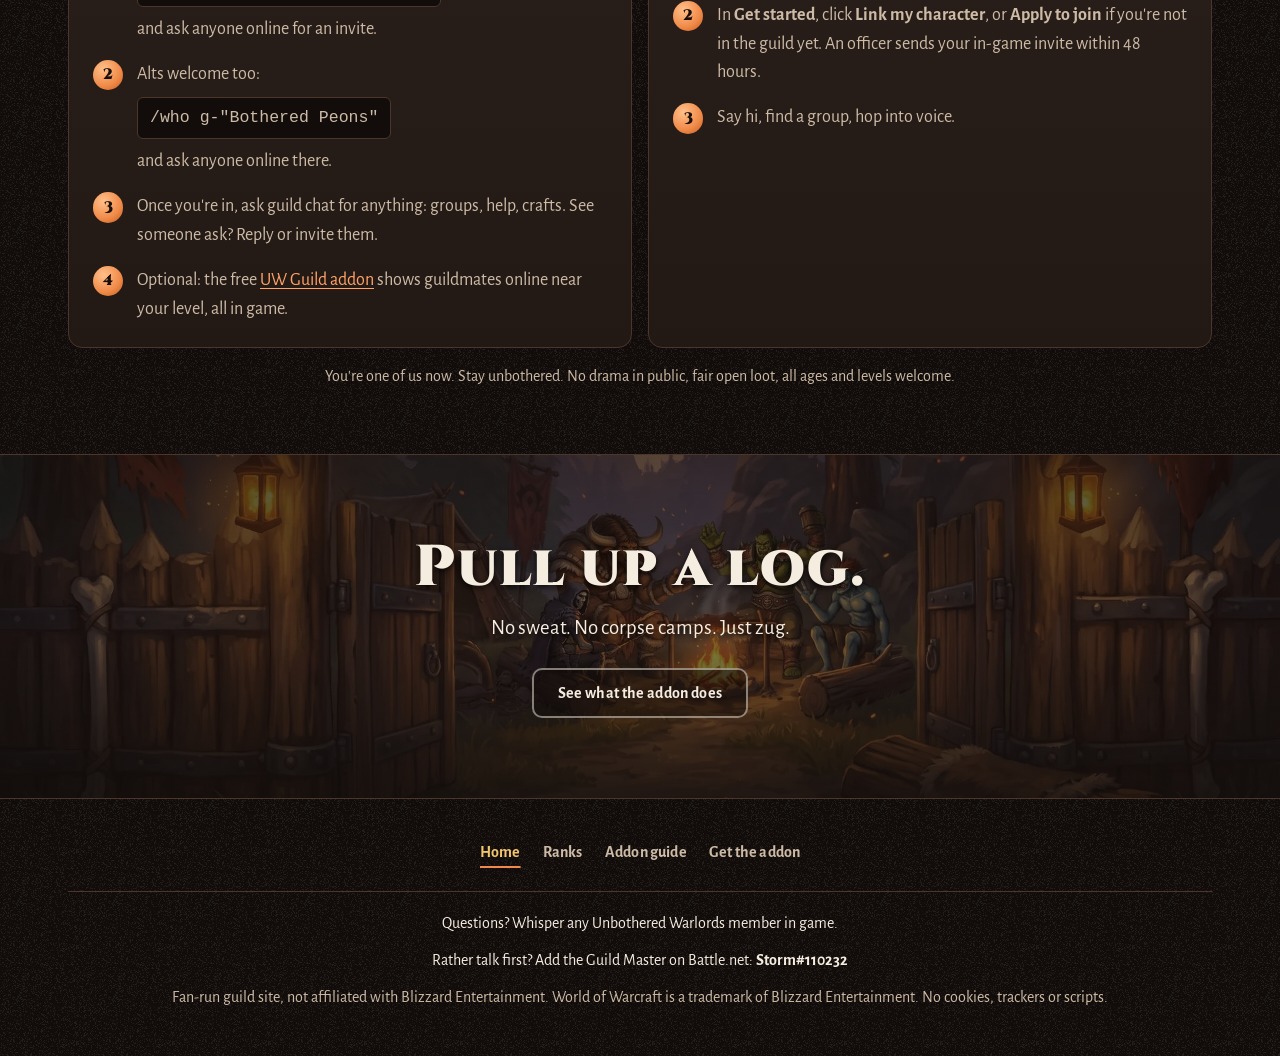
==== commit fd338669: "Site for the running build" ====
--- a/index.html
+++ b/index.html
@@ -102,7 +102,8 @@
       <article class="way" id="in-game" aria-labelledby="in-game-h">
         <h3 id="in-game-h">In game</h3>
         <ol>
-          <li>Ask any Unbothered Warlords member in game for an invite.</li>
+          <li>Type <code class="cmd">/who <span class="tok">g-"Unbothered</span> Warlords"</code> and ask anyone online for an invite.</li>
+          <li>Alts welcome too: <code class="cmd">/who <span class="tok">g-"Bothered</span> Peons"</code> and ask anyone online there.</li>
           <li>Once you're in, ask guild chat for anything: groups, help, crafts. See someone ask? Reply or invite them.</li>
           <li>Optional: the free <a href="addon.html">UW Guild addon</a> shows guildmates online near your level, all in game.</li>
         </ol>
--- a/style.css
+++ b/style.css
@@ -32,12 +32,13 @@
   --shade-1: rgba(0,0,0,.45);
   --shade-2: rgba(0,0,0,.6);
   --shade-3: rgba(0,0,0,.9);
-  /* One type scale (7 steps), one spacing scale (8 steps, rem so it grows with the fluid root), three radii. */
+  /* One type scale (8 steps), one spacing scale (8 steps, rem so it grows with the fluid root), three radii. */
   --fs-label: .875rem;
   --fs-small: 1rem;
   --fs-body: 1.125rem;
   --fs-h3: 1.3rem;
   --fs-h2: clamp(1.75rem, 4vw, 2.6rem);
+  --fs-h2-sm: clamp(1.5rem, 3.2vw, 2rem);   /* a section of a reference page, such as the guide */
   --fs-title: clamp(2.2rem, 6vw, 3.6rem);
   --fs-h1: clamp(min(2.6rem, (100vw - 2.5rem) * .135), 9vw, 5.2rem);   /* "UNBOTHERED" is 7.3 em wide: it fits its
      column on any phone, at any text size (the min() term only bites with large text) */
@@ -51,6 +52,9 @@
   --display: "Cinzel", "Trajan Pro", "Iowan Old Style", Georgia, serif;
   --sans: "Alegreya Sans", system-ui, -apple-system, "Segoe UI", Roboto, Arial, sans-serif;
   --mono: ui-monospace, "Cascadia Mono", "SF Mono", Menlo, Consolas, monospace;
+  /* Shades the pieces use, so no colour is written outside this block (scripts/check_site.py). */
+  --black: #000; --white: #fff; --bg-deep: #0a0706;
+  --spark: #ffc27a; --spark-glow: #ff8c3c;   /* the hero's drifting embers */
   color-scheme: dark;
 }
 * { box-sizing: border-box; }
@@ -96,7 +100,7 @@
 .btn-primary { background: linear-gradient(180deg, var(--ember-200), var(--ember) 55%, var(--ember-600)); color: var(--ember-ink);
   border-color: var(--ember-100); box-shadow: 0 0 0 1px var(--shade-1), 0 10px 30px var(--glow-2); }
 .btn-primary:hover { transform: translateY(-1px); box-shadow: 0 0 0 1px var(--shade-1), 0 14px 36px var(--glow-3); }
-.btn-ghost { color: var(--text); border-color: rgba(246,237,225,.5); background: rgba(18,13,11,.5); }
+.btn-ghost { color: var(--text); border-color: color-mix(in srgb, var(--text) 50%, transparent); background: color-mix(in srgb, var(--bg) 50%, transparent); }
 .btn-ghost:hover { border-color: var(--text); }
 .btn-lg { min-height: 3.625rem; padding: 1rem 2.2rem; font-size: var(--fs-h3); }
 
@@ -106,14 +110,14 @@
 .hero-bg, .hero-bg img { position: absolute; inset: 0; width: 100%; height: 100%; z-index: -3; }
 .hero-bg img { object-fit: cover; object-position: 38% 50%; }
 .hero::before { content: ""; position: absolute; inset: 0; z-index: -2;
-  background: radial-gradient(ellipse at 40% 75%, rgba(240,138,72,.18), transparent 55%),
-              linear-gradient(180deg, rgba(18,13,11,.15) 5%, rgba(18,13,11,.8) 50%, var(--bg) 97%); }
+  background: radial-gradient(ellipse at 40% 75%, color-mix(in srgb, var(--ember) 18%, transparent), transparent 55%),
+              linear-gradient(180deg, color-mix(in srgb, var(--bg) 15%, transparent) 5%, color-mix(in srgb, var(--bg) 80%, transparent) 50%, var(--bg) 97%); }
 .hero-content { width: 100%; max-width: 40rem; margin: 0 auto; text-align: center; text-shadow: 0 2px 6px var(--shade-3); }
 .crest { width: 8.25rem; height: 8.25rem; display: block; margin: 0 auto 1rem;
-  filter: drop-shadow(0 8px 22px rgba(0,0,0,.8)) drop-shadow(0 0 18px rgba(240,138,72,.25)); }
+  filter: drop-shadow(0 8px 22px color-mix(in srgb, var(--black) 80%, transparent)) drop-shadow(0 0 18px color-mix(in srgb, var(--ember) 25%, transparent)); }
 .eyebrow { font: 700 var(--fs-label)/1.4 var(--display); letter-spacing: .22em; text-transform: uppercase; color: var(--gold); margin-bottom: .75rem; }
 h1 { font-weight: 900; font-size: var(--fs-h1); line-height: 1; letter-spacing: .03em; margin-bottom: 1.1rem;
-  text-shadow: 0 3px 0 var(--shade-2), 0 0 40px rgba(240,138,72,.25); }
+  text-shadow: 0 3px 0 var(--shade-2), 0 0 40px color-mix(in srgb, var(--ember) 25%, transparent); }
 h1 span { display: block; color: var(--gold); }
 .lead { font-size: clamp(var(--fs-body), 2.3vw, var(--fs-h3)); color: var(--text); margin-bottom: 1.75rem; max-width: var(--measure); }
 .scroll-cue { position: absolute; left: 50%; bottom: .75rem; width: 44px; height: 44px; margin-left: -22px; display: none; place-items: center; }
@@ -125,9 +129,9 @@
   .hero-bg img { object-position: 50% 50%; }
   .embers { --ox: .5; }   /* the sparks follow the picture's position */
   .hero::before { background:
-      radial-gradient(ellipse at 30% 70%, rgba(240,138,72,.16), transparent 50%),
-      linear-gradient(90deg, rgba(18,13,11,.92) 0%, rgba(18,13,11,.66) 36%, rgba(18,13,11,0) 62%),
-      linear-gradient(180deg, rgba(18,13,11,0) 70%, var(--bg) 100%); }
+      radial-gradient(ellipse at 30% 70%, color-mix(in srgb, var(--ember) 16%, transparent), transparent 50%),
+      linear-gradient(90deg, color-mix(in srgb, var(--bg) 92%, transparent) 0%, color-mix(in srgb, var(--bg) 66%, transparent) 36%, color-mix(in srgb, var(--bg) 0%, transparent) 62%),
+      linear-gradient(180deg, color-mix(in srgb, var(--bg) 0%, transparent) 70%, var(--bg) 100%); }
   .hero-content { margin: 0; max-width: 36rem; text-align: left; }
   .crest { margin: 0 0 1.25rem; }
   .scroll-cue { display: grid; }
@@ -145,7 +149,7 @@
   left: calc((100cqw - max(100cqw, 100cqh * var(--ratio))) * var(--ox));
   width: max(100cqw, 100cqh * var(--ratio)); height: max(100cqh, 100cqw / var(--ratio)); container-type: size; }
 .embers span { position: absolute; left: var(--x); top: var(--y); width: 3px; height: 3px; margin: -1.5px; border-radius: 50%;
-  background: #ffc27a; box-shadow: 0 0 6px 2px rgba(255,140,60,.65); opacity: 0; will-change: transform, opacity; }
+  background: var(--spark); box-shadow: 0 0 6px 2px color-mix(in srgb, var(--spark-glow) 65%, transparent); opacity: 0; will-change: transform, opacity; }
 /* The campfire: most of the sparks, rising high. Braziers: a couple each, a short lift. */
 .embers .fire { --y: 69%; --rise: 20cqh; --o: .9; }
 .embers .fire:nth-child(1) { --x: 50.2%; --sway: 1.2cqh; animation-duration: 4.2s; animation-delay: 0s; }
@@ -228,10 +232,17 @@
 .steps p { color: var(--muted); }
 
 /* Final call: a firelit band */
-.final { margin-top: 4rem; padding: 3.5rem 1.25rem; text-align: center; border-top: 1px solid var(--line); border-bottom: 1px solid var(--line);
-  background: radial-gradient(ellipse at 50% 120%, var(--glow-2), transparent 60%), var(--bg-2) url("img/grain.png"); }
+/* The camp gate at dusk (docs/brand.md: painted scenes on the site), shaded so the words read on it. */
+.final { margin-top: 4rem; padding: 5rem 1.25rem; text-align: center; border-top: 1px solid var(--line); border-bottom: 1px solid var(--line);
+  text-shadow: 0 2px 6px var(--shade-3);
+  background: linear-gradient(color-mix(in srgb, var(--bg) 72%, transparent), color-mix(in srgb, var(--bg) 55%, transparent) 55%,
+    color-mix(in srgb, var(--bg) 85%, transparent)), url("img/final-960.webp") center 60% / cover no-repeat, var(--bg-2); }
+@media (max-width: 45.99rem) { .final { background-image: linear-gradient(color-mix(in srgb, var(--bg) 72%, transparent),
+    color-mix(in srgb, var(--bg) 55%, transparent) 55%, color-mix(in srgb, var(--bg) 85%, transparent)), url("img/final-640.webp"); } }
+@media (min-width: 64rem) { .final { background-image: linear-gradient(color-mix(in srgb, var(--bg) 72%, transparent),
+    color-mix(in srgb, var(--bg) 55%, transparent) 55%, color-mix(in srgb, var(--bg) 85%, transparent)), url("img/final-1920.webp"); } }
 .final h2 { font-weight: 900; font-size: var(--fs-title); margin-bottom: .6rem; }
-.final p { color: var(--muted); font-size: var(--fs-h3); }
+.final p { color: var(--text); font-size: var(--fs-h3); }
 .final .final-next { margin-top: var(--s-5); font-size: var(--fs-body); }
 
 footer { max-width: 74rem; margin: 0 auto; padding: 2rem 1.25rem 2.75rem; text-align: center; }
@@ -275,7 +286,7 @@
 .hero-help a { font-weight: 700; }
 /* Two ways in, the same weight: in game first, since most members never join Discord. Side by side from 48rem. */
 .ways { display: grid; gap: 1rem; margin-top: var(--s-6); grid-template-columns: 1fr; }
-@media (min-width: 48rem) { .ways { grid-template-columns: 1fr 1fr; } }
+@media (min-width: 46rem) { .ways { grid-template-columns: 1fr 1fr; } }
 .way { padding: 1.5rem; border: 1px solid var(--line); border-radius: var(--radius); min-width: 0; overflow-wrap: anywhere;
   background: linear-gradient(180deg, var(--card-2), var(--card)); }
 .way h3 { font-size: var(--fs-h3); margin-bottom: var(--s-4); }
@@ -314,7 +325,7 @@
 .bar { position: sticky; top: 0; bottom: 0; z-index: 10; container-type: scroll-state; }
 .bar-static { position: static; }
 .bar-inner { display: flex; align-items: center; gap: .6rem; padding: .55rem max(1.25rem, calc((100% - 74rem) / 2 + 1.25rem));
-  background: var(--bg) url("img/grain.png"); border-bottom: 1px solid transparent; box-shadow: 0 6px 18px rgba(0,0,0,0);
+  background: var(--bg) url("img/grain.png"); border-bottom: 1px solid transparent; box-shadow: 0 6px 18px color-mix(in srgb, var(--black) 0%, transparent);
   transition: box-shadow .3s ease, border-color .3s ease; }
 .bar-brand { display: inline-flex; align-items: center; gap: .6rem; min-height: 2.75rem; margin-right: auto;
   color: var(--text); text-decoration: none; font: 700 1rem/1.1 var(--display); letter-spacing: .04em; }
@@ -339,7 +350,7 @@
     white-space: normal; line-height: 1.15; text-align: center; }   /* 320px: a label may take two lines, never overflow */
 }
 .page-addon .other-os { color: var(--muted); margin-bottom: 1.1rem; }
-@media (max-width: 22rem) { h1 { font-size: min(2.3rem, (100vw - 2.5rem) * .135); } .eyebrow { letter-spacing: .12em; } }   /* 320px phones, and any phone at
+@media (max-width: 22rem) { :root { --fs-h1: min(2.3rem, (100vw - 2.5rem) * .135); } .eyebrow { letter-spacing: .12em; } }   /* 320px phones, and any phone at
    large text (this rem query matches there too): the name fits with room to spare */
 
 /* Site navigation: the same header and footer on every page, every page linked from both, the current one marked
@@ -398,7 +409,7 @@
   border-top: 2px solid var(--rail); border-right: 2px solid var(--rail); }
 .ladder > .rank + .rank::after { left: calc(2.45rem + 1px - .25rem); bottom: calc(100% + .1rem); transform: rotate(135deg); }
 .ladder-fork .rank::after { right: calc(100% + .1rem); top: calc(50% + 1px - .25rem); transform: rotate(45deg); }
-@media (min-width: 60rem) {
+@media (min-width: 64rem) {
   .ladder > .rank + .rank::after { left: auto; bottom: auto; right: calc(100% + .1rem); top: calc(50% + 1px - .25rem); transform: rotate(45deg); }
   .ladder { grid-template-columns: minmax(0, .95fr) minmax(0, 1.1fr) minmax(0, 1.45fr); --gap: 3rem; gap: 0 var(--gap); align-items: center; }
   .rank { padding: 1.5rem; }
@@ -464,13 +475,15 @@
 }
 .guide-page { scroll-margin-top: var(--s-5); }
 .guide-page + .guide-page { margin-top: var(--s-7); }
-.page-guide .guide-page h2 { margin: 0 0 var(--s-4); font-size: clamp(1.5rem, 3.2vw, 2rem); }
+.page-guide .guide-page h2 { margin: 0 0 var(--s-4); font-size: var(--fs-h2-sm); }
 .guide-intro { color: var(--muted); margin: calc(var(--s-2) * -1) 0 var(--s-4); }
 .guide-shot { display: block; width: 100%; max-width: 48rem; height: auto; margin-bottom: var(--s-3); }
 .features { list-style: none; margin: 0; padding: 0; max-width: 48rem; border-top: 1px solid var(--line); }
 .feature { display: flex; gap: 1rem; align-items: flex-start; padding: 1rem var(--s-3); border-bottom: 1px solid var(--line);
   scroll-margin-top: var(--s-5); min-width: 0; overflow-wrap: anywhere; }
 .feature .path-icon { margin: 0; float: none; }
+.path-icon.game { overflow: hidden; background: var(--bg-deep); border-color: var(--line-hi); border-radius: var(--radius-sm); }
+.path-icon.game img { display: block; width: 100%; height: 100%; }
 .feature h3 { margin: .15rem 0 .3rem; color: var(--gold); }
 .feature h3 a { color: inherit; text-decoration: none; }
 .feature h3 a:hover { text-decoration: underline; }
@@ -481,7 +494,7 @@
 .how dt { color: var(--ember-200); font-weight: 700; }
 .how dd { margin: 0; color: var(--text); }
 .how q { color: var(--gold); quotes: "\201C" "\201D"; }
-@media (max-width: 35rem) { .how > div { grid-template-columns: 1fr; gap: .1rem; } }
+@media (max-width: 30rem) { .how > div { grid-template-columns: 1fr; gap: .1rem; } }
 .tags { margin-top: var(--s-2); }
 .tag { display: inline-block; padding: .1rem .65rem; border: 1px solid var(--glow-3); border-radius: 999px; background: var(--glow-1);
   color: var(--ember-100); font-size: var(--fs-label); font-weight: 700; }
@@ -496,16 +509,16 @@
 .shot-link .guide-shot { margin-bottom: 0; transition: filter .2s ease; }
 .shot-link:hover .guide-shot { filter: brightness(1.08); }
 .zoom-badge { position: absolute; right: .5rem; bottom: .5rem; display: grid; place-items: center; width: 2.25rem; height: 2.25rem;
-  border-radius: 50%; background: rgba(18,13,11,.85); border: 1px solid var(--line-hi); color: var(--gold); }
+  border-radius: 50%; background: color-mix(in srgb, var(--bg) 85%, transparent); border: 1px solid var(--line-hi); color: var(--gold); }
 .zoom-badge .icon, .zoom-close .icon { width: 1.125rem; height: 1.125rem; }
 .zoom { inset: 0; width: 100%; height: 100%; max-width: none; max-height: none; margin: 0; padding: 0; border: 0;
-  background: rgba(10,7,6,.95); color: var(--text); }
+  background: color-mix(in srgb, var(--bg-deep) 95%, transparent); color: var(--text); }
 .zoom::backdrop { background: transparent; }
 .zoom-hit { display: block; width: 100%; height: 100%; padding: 0; border: 0; background: none; cursor: zoom-out;
   overflow: auto; overscroll-behavior: contain; }
 .zoom-pan { display: grid; place-items: center; min-width: 100%; min-height: 100%; padding: 3.5rem 1rem 1rem; box-sizing: border-box; }
-.zoom-img { display: block; width: min(76.5rem, 100%); height: auto; border-radius: var(--radius-sm); box-shadow: 0 12px 40px rgba(0,0,0,.6); }
-@media (max-width: 47.99rem) { .zoom-img { width: 56rem; max-width: none; } .zoom-pan { place-items: center start; } }
+.zoom-img { display: block; width: min(76.5rem, 100%); height: auto; border-radius: var(--radius-sm); box-shadow: 0 12px 40px color-mix(in srgb, var(--black) 60%, transparent); }
+@media (max-width: 45.99rem) { .zoom-img { width: 56rem; max-width: none; } .zoom-pan { place-items: center start; } }
 .zoom-close { position: fixed; top: .75rem; right: .75rem; display: grid; place-items: center; width: 2.75rem; height: 2.75rem;
   border-radius: 50%; background: var(--card); border: 1px solid var(--line-hi); color: var(--text); }
 .shot-link:focus-visible, .zoom-hit:focus-visible { outline: 3px solid var(--ember); outline-offset: 3px; }
@@ -514,80 +527,587 @@
 /* ranks.html ends by pointing on: one line on the addon, the guide and the download. */
 .page-next { max-width: var(--measure); margin: var(--s-7) auto 0; padding-top: var(--s-6); border-top: 1px solid var(--line); }
 
-/* The UW Guild window to click through on /addon (scripts/site_window.py builds it from the addon's Handbook; no
-   script: a radio button a page, a popover a card). Dark like the game's own frame, in the site's gold and ember. */
+/* The UW Guild window to click through on /addon: the addon's own window, drawn from its code a state at a time
+   (scripts/site_window.py). A radio button a state; each clickable part of a picture is a label for the state it
+   leads to. Over the Barrens' ground, as in game. */
 .sim-lead { margin: var(--s-6) auto var(--s-3); }
-.sim { max-width: 56rem; margin: 0 auto var(--s-6); }
+.sim { max-width: 62rem; margin: 0 auto var(--s-6); border-radius: var(--radius); overflow: hidden; }
 .sim-radio { position: absolute; width: 1px; height: 1px; overflow: hidden; clip-path: inset(50%); white-space: nowrap; }
 .sr { position: absolute; width: 1px; height: 1px; overflow: hidden; clip-path: inset(50%); white-space: nowrap; }
-.sim-win { border: 1px solid var(--line-hi); border-radius: var(--radius); background: #0f0b09;
-  box-shadow: 0 18px 50px rgba(0,0,0,.55), inset 0 1px 0 rgba(255,255,255,.04); overflow: hidden; }
-.sim-bar { display: flex; align-items: center; justify-content: center; gap: .5rem; margin: 0; padding: .45rem 1rem;
-  background: linear-gradient(#1d1512, #120d0b); border-bottom: 1px solid var(--line);
-  font: 700 var(--fs-small)/1.2 var(--sans); color: var(--text); letter-spacing: .02em; }
-.sim-bar img { width: 1.5rem; height: 1.5rem; border-radius: 50%; }
-.sim-body { display: grid; grid-template-columns: 12.5rem minmax(0, 1fr); min-height: 26rem; }
-.sim-nav { display: flex; flex-direction: column; gap: .15rem; padding: .6rem; border-right: 1px solid var(--line); background: #140f0c; }
-.sim-nav label { display: flex; align-items: center; gap: .55rem; min-height: 2.75rem; padding: .25rem .6rem .25rem .35rem;
-  border-radius: var(--radius-sm); border-left: 3px solid transparent; cursor: pointer;
-  color: var(--gold); font: 700 var(--fs-small)/1.15 var(--sans); }
-.sim-nav label:hover { background: var(--card); }
-.sim-icon { display: grid; place-items: center; flex: none; width: 2rem; height: 2rem; border-radius: var(--radius-sm);
-  border: 1px solid var(--glow-3); background: var(--glow-1); color: var(--gold); }
-.sim-icon .icon { width: 1.1rem; height: 1.1rem; }
-.sim-pages { min-width: 0; padding: .75rem 1rem 1rem; }
-.sim-page { display: none; }
-.sim-page-h { margin: 0 0 .5rem; padding-bottom: .45rem; border-bottom: 1px solid var(--line); color: var(--gold);
-  font: 700 1.15rem/1.2 var(--sans); }
-.sim-rows { list-style: none; margin: 0; padding: 0; }
-.sim-row { display: flex; align-items: center; gap: .7rem; padding: .5rem 0; border-bottom: 1px solid rgba(122,85,55,.35); }
-.sim-text { flex: 1; min-width: 0; }
-.sim-name { padding: 0; border: 0; background: none; cursor: pointer; text-align: left;
-  color: var(--gold); font: 700 1rem/1.25 var(--sans); }
-.sim-name:hover { text-decoration: underline; text-underline-offset: .2em; }
-.sim-line { display: block; color: var(--text); font-size: var(--fs-small); line-height: 1.35; }
-.sim-tag { display: inline-block; margin-left: .35rem; padding: 0 .5rem; border: 1px solid var(--glow-3); border-radius: 999px;
-  color: var(--ember-200); font-size: .8rem; line-height: 1.5; vertical-align: .1em; }
-.sim-acts { display: flex; flex-wrap: wrap; justify-content: flex-end; align-items: center; gap: .4rem; flex: none; max-width: 50%; }
-.sim-btn { min-height: 2.25rem; padding: .3rem .8rem; border: 1px solid var(--line-hi); border-radius: var(--radius-sm);
-  background: linear-gradient(#2a1f1a, #1a1310); color: var(--text); font: 700 .9rem/1.1 var(--sans); cursor: pointer; }
-.sim-btn:hover { border-color: var(--ember); color: var(--ember-200); }
-.sim-switch { display: grid; place-items: center; width: 2.25rem; height: 2.25rem; cursor: pointer; }
-.sim-switch input { width: 1.3rem; height: 1.3rem; margin: 0; accent-color: var(--ember); cursor: pointer; }
-.sim-name:focus-visible, .sim-btn:focus-visible, .sim-switch input:focus-visible { outline: 3px solid var(--ember); outline-offset: 2px; }
-.sim-card { width: min(30rem, calc(100% - 2rem)); max-height: calc(100% - 2rem); margin: auto; padding: 1.1rem 1.25rem;
-  border: 1px solid var(--line-hi); border-radius: var(--radius); background: var(--bg-2); color: var(--text);
-  box-shadow: 0 18px 50px rgba(0,0,0,.6); overflow: auto; }
-.sim-card::backdrop { background: rgba(10,7,6,.7); }
-.sim-card-h { display: flex; align-items: center; gap: .6rem; margin: 0 0 .6rem; color: var(--gold); font: 700 1.1rem/1.2 var(--sans); }
-.sim-card q { color: var(--gold); }
-.sim-card-foot { display: flex; flex-wrap: wrap; align-items: center; justify-content: space-between; gap: .75rem; margin: 1rem 0 0; }
-.sim-card-foot .btn { min-height: 2.75rem; }
-
-#sim-play:checked ~ .sim-win .sim-p-play { display: block; }
-#sim-play:checked ~ .sim-win label[for="sim-play"] { background: var(--card-2); border-left-color: var(--ember); border-bottom-color: var(--ember); color: var(--text); }
-#sim-play:focus-visible ~ .sim-win label[for="sim-play"] { outline: 3px solid var(--ember); outline-offset: -3px; }
-#sim-level:checked ~ .sim-win .sim-p-level { display: block; }
-#sim-level:checked ~ .sim-win label[for="sim-level"] { background: var(--card-2); border-left-color: var(--ember); border-bottom-color: var(--ember); color: var(--text); }
-#sim-level:focus-visible ~ .sim-win label[for="sim-level"] { outline: 3px solid var(--ember); outline-offset: -3px; }
-#sim-guild:checked ~ .sim-win .sim-p-guild { display: block; }
-#sim-guild:checked ~ .sim-win label[for="sim-guild"] { background: var(--card-2); border-left-color: var(--ember); border-bottom-color: var(--ember); color: var(--text); }
-#sim-guild:focus-visible ~ .sim-win label[for="sim-guild"] { outline: 3px solid var(--ember); outline-offset: -3px; }
-#sim-addons:checked ~ .sim-win .sim-p-addons { display: block; }
-#sim-addons:checked ~ .sim-win label[for="sim-addons"] { background: var(--card-2); border-left-color: var(--ember); border-bottom-color: var(--ember); color: var(--text); }
-#sim-addons:focus-visible ~ .sim-win label[for="sim-addons"] { outline: 3px solid var(--ember); outline-offset: -3px; }
-#sim-raids:checked ~ .sim-win .sim-p-raids { display: block; }
-#sim-raids:checked ~ .sim-win label[for="sim-raids"] { background: var(--card-2); border-left-color: var(--ember); border-bottom-color: var(--ember); color: var(--text); }
-#sim-raids:focus-visible ~ .sim-win label[for="sim-raids"] { outline: 3px solid var(--ember); outline-offset: -3px; }
-@media (max-width: 47.99rem) {   /* phones: the pages become one row over the window; buttons go under their row */
-  .sim-body { grid-template-columns: minmax(0, 1fr); min-height: 0; }
-  .sim-nav { flex-direction: row; overflow-x: auto; scrollbar-width: none; border-right: 0; border-bottom: 1px solid var(--line); }
-  .sim-nav::-webkit-scrollbar { display: none; }
-  .sim-nav label { flex: none; border-left: 0; border-bottom: 3px solid transparent; }
-  .sim-row { flex-wrap: wrap; }
-  .sim-acts { max-width: none; }
-  .sim-acts:has(.sim-btn) { width: 100%; justify-content: flex-start; padding-left: 2.7rem; }
-}
+.sim-view { position: relative; aspect-ratio: 984 / 861; background: var(--bg-deep) url(img/sim/ground.webp) center / cover; }
+.sim-st { visibility: hidden; position: absolute; inset: 0; background: 0 0 / 100% 100% no-repeat; }
+.sim-st img { display: block; width: 100%; height: 100%; }
+.sim-hot { position: absolute; cursor: pointer; }
+.sim-hot:hover { background: color-mix(in srgb, var(--white) 10%, transparent); }
+.sim-radio:focus-visible ~ .sim-view { outline: 3px solid var(--ember); outline-offset: 2px; }
+.sim-under { padding: var(--s-3) var(--s-4) var(--s-4); background: var(--bg-deep); }
+.sim-u { display: none; }
+.sim-tabs, .sim-acts { display: none; flex-wrap: wrap; gap: var(--s-2); margin: 0 0 var(--s-3); }
+.sim-chip { display: inline-flex; align-items: center; min-height: 44px; padding: 0 var(--s-4); border: 1px solid var(--line); border-radius: 999px; cursor: pointer; }
+.sim-chip.sim-on { border-color: var(--ember); color: var(--ember); }
+.sim-guide { margin: 0; }
+@media (max-width: 45.99rem) {
+  .sim-tabs, .sim-acts { display: flex; }
+}
+/* sim:start */
+#sim-b_addons_fish:checked ~ .sim-view .sim-st-b_addons_fish { visibility: visible; } #sim-b_addons_fish:checked ~ .sim-under .sim-u-b_addons_fish { display: block; }
+.sim-st-b_addons_fish { background-image: url(img/sim/p_addons.webp); }
+#sim-b_addons_kit:checked ~ .sim-view .sim-st-b_addons_kit { visibility: visible; } #sim-b_addons_kit:checked ~ .sim-under .sim-u-b_addons_kit { display: block; }
+.sim-st-b_addons_kit { background-image: url(img/sim/p_addons.webp); }
+#sim-b_addons_layout:checked ~ .sim-view .sim-st-b_addons_layout { visibility: visible; } #sim-b_addons_layout:checked ~ .sim-under .sim-u-b_addons_layout { display: block; }
+.sim-st-b_addons_layout { background-image: url(img/sim/p_addons.webp); }
+#sim-b_addons_macros:checked ~ .sim-view .sim-st-b_addons_macros { visibility: visible; } #sim-b_addons_macros:checked ~ .sim-under .sim-u-b_addons_macros { display: block; }
+.sim-st-b_addons_macros { background-image: url(img/sim/p_addons.webp); }
+#sim-b_addons_report:checked ~ .sim-view .sim-st-b_addons_report { visibility: visible; } #sim-b_addons_report:checked ~ .sim-under .sim-u-b_addons_report { display: block; }
+.sim-st-b_addons_report { background-image: url(img/sim/p_addons.webp); }
+#sim-b_guild_contact:checked ~ .sim-view .sim-st-b_guild_contact { visibility: visible; } #sim-b_guild_contact:checked ~ .sim-under .sim-u-b_guild_contact { display: block; }
+.sim-st-b_guild_contact { background-image: url(img/sim/p_guild.webp); }
+#sim-b_guild_craft:checked ~ .sim-view .sim-st-b_guild_craft { visibility: visible; } #sim-b_guild_craft:checked ~ .sim-under .sim-u-b_guild_craft { display: block; }
+.sim-st-b_guild_craft { background-image: url(img/sim/p_guild.webp); }
+#sim-b_guild_discord:checked ~ .sim-view .sim-st-b_guild_discord { visibility: visible; } #sim-b_guild_discord:checked ~ .sim-under .sim-u-b_guild_discord { display: block; }
+.sim-st-b_guild_discord { background-image: url(img/sim/p_guild.webp); }
+#sim-b_guild_events:checked ~ .sim-view .sim-st-b_guild_events { visibility: visible; } #sim-b_guild_events:checked ~ .sim-under .sim-u-b_guild_events { display: block; }
+.sim-st-b_guild_events { background-image: url(img/sim/p_guild.webp); }
+#sim-b_guild_jobs:checked ~ .sim-view .sim-st-b_guild_jobs { visibility: visible; } #sim-b_guild_jobs:checked ~ .sim-under .sim-u-b_guild_jobs { display: block; }
+.sim-st-b_guild_jobs { background-image: url(img/sim/p_guild.webp); }
+#sim-b_guild_likes:checked ~ .sim-view .sim-st-b_guild_likes { visibility: visible; } #sim-b_guild_likes:checked ~ .sim-under .sim-u-b_guild_likes { display: block; }
+.sim-st-b_guild_likes { background-image: url(img/sim/p_guild.webp); }
+#sim-b_guild_loot:checked ~ .sim-view .sim-st-b_guild_loot { visibility: visible; } #sim-b_guild_loot:checked ~ .sim-under .sim-u-b_guild_loot { display: block; }
+.sim-st-b_guild_loot { background-image: url(img/sim/p_guild.webp); }
+#sim-b_guild_rate:checked ~ .sim-view .sim-st-b_guild_rate { visibility: visible; } #sim-b_guild_rate:checked ~ .sim-under .sim-u-b_guild_rate { display: block; }
+.sim-st-b_guild_rate { background-image: url(img/sim/p_guild.webp); }
+#sim-b_guild_welcome:checked ~ .sim-view .sim-st-b_guild_welcome { visibility: visible; } #sim-b_guild_welcome:checked ~ .sim-under .sim-u-b_guild_welcome { display: block; }
+.sim-st-b_guild_welcome { background-image: url(img/sim/p_guild.webp); }
+#sim-b_level_chain:checked ~ .sim-view .sim-st-b_level_chain { visibility: visible; } #sim-b_level_chain:checked ~ .sim-under .sim-u-b_level_chain { display: block; }
+.sim-st-b_level_chain { background-image: url(img/sim/p_level.webp); }
+#sim-b_level_gear:checked ~ .sim-view .sim-st-b_level_gear { visibility: visible; } #sim-b_level_gear:checked ~ .sim-under .sim-u-b_level_gear { display: block; }
+.sim-st-b_level_gear { background-image: url(img/sim/p_level.webp); }
+#sim-b_level_mail:checked ~ .sim-view .sim-st-b_level_mail { visibility: visible; } #sim-b_level_mail:checked ~ .sim-under .sim-u-b_level_mail { display: block; }
+.sim-st-b_level_mail { background-image: url(img/sim/p_level.webp); }
+#sim-b_play_call:checked ~ .sim-view .sim-st-b_play_call { visibility: visible; } #sim-b_play_call:checked ~ .sim-under .sim-u-b_play_call { display: block; }
+.sim-st-b_play_call { background-image: url(img/sim/p_play.webp); }
+#sim-b_play_near:checked ~ .sim-view .sim-st-b_play_near { visibility: visible; } #sim-b_play_near:checked ~ .sim-under .sim-u-b_play_near { display: block; }
+.sim-st-b_play_near { background-image: url(img/sim/p_play.webp); }
+#sim-b_play_prep:checked ~ .sim-view .sim-st-b_play_prep { visibility: visible; } #sim-b_play_prep:checked ~ .sim-under .sim-u-b_play_prep { display: block; }
+.sim-st-b_play_prep { background-image: url(img/sim/p_play.webp); }
+#sim-b_raids_plan:checked ~ .sim-view .sim-st-b_raids_plan { visibility: visible; } #sim-b_raids_plan:checked ~ .sim-under .sim-u-b_raids_plan { display: block; }
+.sim-st-b_raids_plan { background-image: url(img/sim/p_raids.webp); }
+#sim-b_start_call:checked ~ .sim-view .sim-st-b_start_call { visibility: visible; } #sim-b_start_call:checked ~ .sim-under .sim-u-b_start_call { display: block; }
+.sim-st-b_start_call { background-image: url(img/sim/p_start.webp); }
+#sim-b_start_gear:checked ~ .sim-view .sim-st-b_start_gear { visibility: visible; } #sim-b_start_gear:checked ~ .sim-under .sim-u-b_start_gear { display: block; }
+.sim-st-b_start_gear { background-image: url(img/sim/p_start.webp); }
+#sim-b_start_prep:checked ~ .sim-view .sim-st-b_start_prep { visibility: visible; } #sim-b_start_prep:checked ~ .sim-under .sim-u-b_start_prep { display: block; }
+.sim-st-b_start_prep { background-image: url(img/sim/p_start.webp); }
+#sim-o_addons_fish:checked ~ .sim-view .sim-st-o_addons_fish { visibility: visible; } #sim-o_addons_fish:checked ~ .sim-under .sim-u-o_addons_fish { display: block; }
+.sim-st-o_addons_fish { background-image: url(img/sim/p_addons.webp); }
+#sim-o_addons_kit:checked ~ .sim-view .sim-st-o_addons_kit { visibility: visible; } #sim-o_addons_kit:checked ~ .sim-under .sim-u-o_addons_kit { display: block; }
+.sim-st-o_addons_kit { background-image: url(img/sim/p_addons.webp); }
+#sim-o_addons_layout:checked ~ .sim-view .sim-st-o_addons_layout { visibility: visible; } #sim-o_addons_layout:checked ~ .sim-under .sim-u-o_addons_layout { display: block; }
+.sim-st-o_addons_layout { background-image: url(img/sim/p_addons.webp); }
+#sim-o_addons_macros:checked ~ .sim-view .sim-st-o_addons_macros { visibility: visible; } #sim-o_addons_macros:checked ~ .sim-under .sim-u-o_addons_macros { display: block; }
+.sim-st-o_addons_macros { background-image: url(img/sim/p_addons.webp); }
+#sim-o_addons_report:checked ~ .sim-view .sim-st-o_addons_report { visibility: visible; } #sim-o_addons_report:checked ~ .sim-under .sim-u-o_addons_report { display: block; }
+.sim-st-o_addons_report { background-image: url(img/sim/p_addons.webp); }
+#sim-o_addons_settings:checked ~ .sim-view .sim-st-o_addons_settings { visibility: visible; } #sim-o_addons_settings:checked ~ .sim-under .sim-u-o_addons_settings { display: block; }
+.sim-st-o_addons_settings { background-image: url(img/sim/p_addons.webp); }
+#sim-o_addons_share:checked ~ .sim-view .sim-st-o_addons_share { visibility: visible; } #sim-o_addons_share:checked ~ .sim-under .sim-u-o_addons_share { display: block; }
+.sim-st-o_addons_share { background-image: url(img/sim/p_addons.webp); }
+#sim-o_guild_contact:checked ~ .sim-view .sim-st-o_guild_contact { visibility: visible; } #sim-o_guild_contact:checked ~ .sim-under .sim-u-o_guild_contact { display: block; }
+.sim-st-o_guild_contact { background-image: url(img/sim/p_guild.webp); }
+#sim-o_guild_craft:checked ~ .sim-view .sim-st-o_guild_craft { visibility: visible; } #sim-o_guild_craft:checked ~ .sim-under .sim-u-o_guild_craft { display: block; }
+.sim-st-o_guild_craft { background-image: url(img/sim/p_guild.webp); }
+#sim-o_guild_discord:checked ~ .sim-view .sim-st-o_guild_discord { visibility: visible; } #sim-o_guild_discord:checked ~ .sim-under .sim-u-o_guild_discord { display: block; }
+.sim-st-o_guild_discord { background-image: url(img/sim/p_guild.webp); }
+#sim-o_guild_events:checked ~ .sim-view .sim-st-o_guild_events { visibility: visible; } #sim-o_guild_events:checked ~ .sim-under .sim-u-o_guild_events { display: block; }
+.sim-st-o_guild_events { background-image: url(img/sim/p_guild.webp); }
+#sim-o_guild_jobs:checked ~ .sim-view .sim-st-o_guild_jobs { visibility: visible; } #sim-o_guild_jobs:checked ~ .sim-under .sim-u-o_guild_jobs { display: block; }
+.sim-st-o_guild_jobs { background-image: url(img/sim/p_guild.webp); }
+#sim-o_guild_likes:checked ~ .sim-view .sim-st-o_guild_likes { visibility: visible; } #sim-o_guild_likes:checked ~ .sim-under .sim-u-o_guild_likes { display: block; }
+.sim-st-o_guild_likes { background-image: url(img/sim/p_guild.webp); }
+#sim-o_guild_loot:checked ~ .sim-view .sim-st-o_guild_loot { visibility: visible; } #sim-o_guild_loot:checked ~ .sim-under .sim-u-o_guild_loot { display: block; }
+.sim-st-o_guild_loot { background-image: url(img/sim/p_guild.webp); }
+#sim-o_guild_rate:checked ~ .sim-view .sim-st-o_guild_rate { visibility: visible; } #sim-o_guild_rate:checked ~ .sim-under .sim-u-o_guild_rate { display: block; }
+.sim-st-o_guild_rate { background-image: url(img/sim/p_guild.webp); }
+#sim-o_guild_welcome:checked ~ .sim-view .sim-st-o_guild_welcome { visibility: visible; } #sim-o_guild_welcome:checked ~ .sim-under .sim-u-o_guild_welcome { display: block; }
+.sim-st-o_guild_welcome { background-image: url(img/sim/p_guild.webp); }
+#sim-o_level_bags:checked ~ .sim-view .sim-st-o_level_bags { visibility: visible; } #sim-o_level_bags:checked ~ .sim-under .sim-u-o_level_bags { display: block; }
+.sim-st-o_level_bags { background-image: url(img/sim/p_level.webp); }
+#sim-o_level_bars:checked ~ .sim-view .sim-st-o_level_bars { visibility: visible; } #sim-o_level_bars:checked ~ .sim-under .sim-u-o_level_bars { display: block; }
+.sim-st-o_level_bars { background-image: url(img/sim/p_level.webp); }
+#sim-o_level_chain:checked ~ .sim-view .sim-st-o_level_chain { visibility: visible; } #sim-o_level_chain:checked ~ .sim-under .sim-u-o_level_chain { display: block; }
+.sim-st-o_level_chain { background-image: url(img/sim/p_level.webp); }
+#sim-o_level_dungeons:checked ~ .sim-view .sim-st-o_level_dungeons { visibility: visible; } #sim-o_level_dungeons:checked ~ .sim-under .sim-u-o_level_dungeons { display: block; }
+.sim-st-o_level_dungeons { background-image: url(img/sim/p_level.webp); }
+#sim-o_level_gear:checked ~ .sim-view .sim-st-o_level_gear { visibility: visible; } #sim-o_level_gear:checked ~ .sim-under .sim-u-o_level_gear { display: block; }
+.sim-st-o_level_gear { background-image: url(img/sim/p_level.webp); }
+#sim-o_level_guide:checked ~ .sim-view .sim-st-o_level_guide { visibility: visible; } #sim-o_level_guide:checked ~ .sim-under .sim-u-o_level_guide { display: block; }
+.sim-st-o_level_guide { background-image: url(img/sim/p_level.webp); }
+#sim-o_level_hold:checked ~ .sim-view .sim-st-o_level_hold { visibility: visible; } #sim-o_level_hold:checked ~ .sim-under .sim-u-o_level_hold { display: block; }
+.sim-st-o_level_hold { background-image: url(img/sim/p_level.webp); }
+#sim-o_level_mail:checked ~ .sim-view .sim-st-o_level_mail { visibility: visible; } #sim-o_level_mail:checked ~ .sim-under .sim-u-o_level_mail { display: block; }
+.sim-st-o_level_mail { background-image: url(img/sim/p_level.webp); }
+#sim-o_level_space:checked ~ .sim-view .sim-st-o_level_space { visibility: visible; } #sim-o_level_space:checked ~ .sim-under .sim-u-o_level_space { display: block; }
+.sim-st-o_level_space { background-image: url(img/sim/p_level.webp); }
+#sim-o_play_call:checked ~ .sim-view .sim-st-o_play_call { visibility: visible; } #sim-o_play_call:checked ~ .sim-under .sim-u-o_play_call { display: block; }
+.sim-st-o_play_call { background-image: url(img/sim/p_play.webp); }
+#sim-o_play_meet:checked ~ .sim-view .sim-st-o_play_meet { visibility: visible; } #sim-o_play_meet:checked ~ .sim-under .sim-u-o_play_meet { display: block; }
+.sim-st-o_play_meet { background-image: url(img/sim/p_play.webp); }
+#sim-o_play_near:checked ~ .sim-view .sim-st-o_play_near { visibility: visible; } #sim-o_play_near:checked ~ .sim-under .sim-u-o_play_near { display: block; }
+.sim-st-o_play_near { background-image: url(img/sim/p_play.webp); }
+#sim-o_play_prep:checked ~ .sim-view .sim-st-o_play_prep { visibility: visible; } #sim-o_play_prep:checked ~ .sim-under .sim-u-o_play_prep { display: block; }
+.sim-st-o_play_prep { background-image: url(img/sim/p_play.webp); }
+#sim-o_play_thanks:checked ~ .sim-view .sim-st-o_play_thanks { visibility: visible; } #sim-o_play_thanks:checked ~ .sim-under .sim-u-o_play_thanks { display: block; }
+.sim-st-o_play_thanks { background-image: url(img/sim/p_play.webp); }
+#sim-o_raids_plan:checked ~ .sim-view .sim-st-o_raids_plan { visibility: visible; } #sim-o_raids_plan:checked ~ .sim-under .sim-u-o_raids_plan { display: block; }
+.sim-st-o_raids_plan { background-image: url(img/sim/p_raids.webp); }
+#sim-o_raids_raidrec:checked ~ .sim-view .sim-st-o_raids_raidrec { visibility: visible; } #sim-o_raids_raidrec:checked ~ .sim-under .sim-u-o_raids_raidrec { display: block; }
+.sim-st-o_raids_raidrec { background-image: url(img/sim/p_raids.webp); }
+#sim-o_start_call:checked ~ .sim-view .sim-st-o_start_call { visibility: visible; } #sim-o_start_call:checked ~ .sim-under .sim-u-o_start_call { display: block; }
+.sim-st-o_start_call { background-image: url(img/sim/p_start.webp); }
+#sim-o_start_gear:checked ~ .sim-view .sim-st-o_start_gear { visibility: visible; } #sim-o_start_gear:checked ~ .sim-under .sim-u-o_start_gear { display: block; }
+.sim-st-o_start_gear { background-image: url(img/sim/p_start.webp); }
+#sim-o_start_near:checked ~ .sim-view .sim-st-o_start_near { visibility: visible; } #sim-o_start_near:checked ~ .sim-under .sim-u-o_start_near { display: block; }
+.sim-st-o_start_near { background-image: url(img/sim/p_start.webp); }
+#sim-o_start_prep:checked ~ .sim-view .sim-st-o_start_prep { visibility: visible; } #sim-o_start_prep:checked ~ .sim-under .sim-u-o_start_prep { display: block; }
+.sim-st-o_start_prep { background-image: url(img/sim/p_start.webp); }
+#sim-p_addons:checked ~ .sim-view .sim-st-p_addons { visibility: visible; } #sim-p_addons:checked ~ .sim-under .sim-u-p_addons { display: block; }
+#sim-p_guild:checked ~ .sim-view .sim-st-p_guild { visibility: visible; } #sim-p_guild:checked ~ .sim-under .sim-u-p_guild { display: block; }
+#sim-p_level:checked ~ .sim-view .sim-st-p_level { visibility: visible; } #sim-p_level:checked ~ .sim-under .sim-u-p_level { display: block; }
+#sim-p_play:checked ~ .sim-view .sim-st-p_play { visibility: visible; } #sim-p_play:checked ~ .sim-under .sim-u-p_play { display: block; }
+#sim-p_raids:checked ~ .sim-view .sim-st-p_raids { visibility: visible; } #sim-p_raids:checked ~ .sim-under .sim-u-p_raids { display: block; }
+#sim-p_start:checked ~ .sim-view .sim-st-p_start { visibility: visible; } #sim-p_start:checked ~ .sim-under .sim-u-p_start { display: block; }
+#sim-t_addons_share:checked ~ .sim-view .sim-st-t_addons_share { visibility: visible; } #sim-t_addons_share:checked ~ .sim-under .sim-u-t_addons_share { display: block; }
+.sim-st-t_addons_share { background-image: url(img/sim/p_addons.webp); }
+#sim-t_guild_craft:checked ~ .sim-view .sim-st-t_guild_craft { visibility: visible; } #sim-t_guild_craft:checked ~ .sim-under .sim-u-t_guild_craft { display: block; }
+.sim-st-t_guild_craft { background-image: url(img/sim/p_guild.webp); }
+#sim-t_guild_events:checked ~ .sim-view .sim-st-t_guild_events { visibility: visible; } #sim-t_guild_events:checked ~ .sim-under .sim-u-t_guild_events { display: block; }
+.sim-st-t_guild_events { background-image: url(img/sim/p_guild.webp); }
+#sim-t_guild_rate:checked ~ .sim-view .sim-st-t_guild_rate { visibility: visible; } #sim-t_guild_rate:checked ~ .sim-under .sim-u-t_guild_rate { display: block; }
+.sim-st-t_guild_rate { background-image: url(img/sim/p_guild.webp); }
+#sim-t_level_bags:checked ~ .sim-view .sim-st-t_level_bags { visibility: visible; } #sim-t_level_bags:checked ~ .sim-under .sim-u-t_level_bags { display: block; }
+.sim-st-t_level_bags { background-image: url(img/sim/p_level.webp); }
+#sim-t_level_bars:checked ~ .sim-view .sim-st-t_level_bars { visibility: visible; } #sim-t_level_bars:checked ~ .sim-under .sim-u-t_level_bars { display: block; }
+.sim-st-t_level_bars { background-image: url(img/sim/p_level.webp); }
+#sim-t_level_chain:checked ~ .sim-view .sim-st-t_level_chain { visibility: visible; } #sim-t_level_chain:checked ~ .sim-under .sim-u-t_level_chain { display: block; }
+.sim-st-t_level_chain { background-image: url(img/sim/p_level.webp); }
+#sim-t_level_dungeons:checked ~ .sim-view .sim-st-t_level_dungeons { visibility: visible; } #sim-t_level_dungeons:checked ~ .sim-under .sim-u-t_level_dungeons { display: block; }
+.sim-st-t_level_dungeons { background-image: url(img/sim/p_level.webp); }
+#sim-t_level_gear:checked ~ .sim-view .sim-st-t_level_gear { visibility: visible; } #sim-t_level_gear:checked ~ .sim-under .sim-u-t_level_gear { display: block; }
+.sim-st-t_level_gear { background-image: url(img/sim/p_level.webp); }
+#sim-t_level_guide:checked ~ .sim-view .sim-st-t_level_guide { visibility: visible; } #sim-t_level_guide:checked ~ .sim-under .sim-u-t_level_guide { display: block; }
+.sim-st-t_level_guide { background-image: url(img/sim/p_level.webp); }
+#sim-t_level_hold:checked ~ .sim-view .sim-st-t_level_hold { visibility: visible; } #sim-t_level_hold:checked ~ .sim-under .sim-u-t_level_hold { display: block; }
+.sim-st-t_level_hold { background-image: url(img/sim/p_level.webp); }
+#sim-t_level_mail:checked ~ .sim-view .sim-st-t_level_mail { visibility: visible; } #sim-t_level_mail:checked ~ .sim-under .sim-u-t_level_mail { display: block; }
+.sim-st-t_level_mail { background-image: url(img/sim/p_level.webp); }
+#sim-t_level_space:checked ~ .sim-view .sim-st-t_level_space { visibility: visible; } #sim-t_level_space:checked ~ .sim-under .sim-u-t_level_space { display: block; }
+.sim-st-t_level_space { background-image: url(img/sim/p_level.webp); }
+#sim-t_start_gear:checked ~ .sim-view .sim-st-t_start_gear { visibility: visible; } #sim-t_start_gear:checked ~ .sim-under .sim-u-t_start_gear { display: block; }
+.sim-st-t_start_gear { background-image: url(img/sim/p_start.webp); }
+#sim-u_addons_kit_Fix_my_kit:checked ~ .sim-view .sim-st-u_addons_kit_Fix_my_kit { visibility: visible; } #sim-u_addons_kit_Fix_my_kit:checked ~ .sim-under .sim-u-u_addons_kit_Fix_my_kit { display: block; }
+.sim-st-u_addons_kit_Fix_my_kit { background-image: url(img/sim/p_addons.webp); }
+#sim-u_addons_kit_Optional_extras:checked ~ .sim-view .sim-st-u_addons_kit_Optional_extras { visibility: visible; } #sim-u_addons_kit_Optional_extras:checked ~ .sim-under .sim-u-u_addons_kit_Optional_extras { display: block; }
+.sim-st-u_addons_kit_Optional_extras { background-image: url(img/sim/p_addons.webp); }
+#sim-u_addons_layout_DialogueUI_look:checked ~ .sim-view .sim-st-u_addons_layout_DialogueUI_look { visibility: visible; } #sim-u_addons_layout_DialogueUI_look:checked ~ .sim-under .sim-u-u_addons_layout_DialogueUI_look { display: block; }
+.sim-st-u_addons_layout_DialogueUI_look { background-image: url(img/sim/p_addons.webp); }
+#sim-u_addons_report_Self_test:checked ~ .sim-view .sim-st-u_addons_report_Self_test { visibility: visible; } #sim-u_addons_report_Self_test:checked ~ .sim-under .sim-u-u_addons_report_Self_test { display: block; }
+.sim-st-u_addons_report_Self_test { background-image: url(img/sim/p_addons.webp); }
+#sim-u_addons_report_Version:checked ~ .sim-view .sim-st-u_addons_report_Version { visibility: visible; } #sim-u_addons_report_Version:checked ~ .sim-under .sim-u-u_addons_report_Version { display: block; }
+.sim-st-u_addons_report_Version { background-image: url(img/sim/p_addons.webp); }
+#sim-u_play_meet_Clear_it:checked ~ .sim-view .sim-st-u_play_meet_Clear_it { visibility: visible; } #sim-u_play_meet_Clear_it:checked ~ .sim-under .sim-u-u_play_meet_Clear_it { display: block; }
+.sim-st-u_play_meet_Clear_it { background-image: url(img/sim/p_play.webp); }
+#sim-u_play_prep_Razorfen_Kraul:checked ~ .sim-view .sim-st-u_play_prep_Razorfen_Kraul { visibility: visible; } #sim-u_play_prep_Razorfen_Kraul:checked ~ .sim-under .sim-u-u_play_prep_Razorfen_Kraul { display: block; }
+.sim-st-u_play_prep_Razorfen_Kraul { background-image: url(img/sim/p_play.webp); }
+#sim-u_play_prep_Shadowfang_Keep:checked ~ .sim-view .sim-st-u_play_prep_Shadowfang_Keep { visibility: visible; } #sim-u_play_prep_Shadowfang_Keep:checked ~ .sim-under .sim-u-u_play_prep_Shadowfang_Keep { display: block; }
+.sim-st-u_play_prep_Shadowfang_Keep { background-image: url(img/sim/p_play.webp); }
+#sim-u_start_prep_Razorfen_Kraul:checked ~ .sim-view .sim-st-u_start_prep_Razorfen_Kraul { visibility: visible; } #sim-u_start_prep_Razorfen_Kraul:checked ~ .sim-under .sim-u-u_start_prep_Razorfen_Kraul { display: block; }
+.sim-st-u_start_prep_Razorfen_Kraul { background-image: url(img/sim/p_start.webp); }
+#sim-u_start_prep_Shadowfang_Keep:checked ~ .sim-view .sim-st-u_start_prep_Shadowfang_Keep { visibility: visible; } #sim-u_start_prep_Shadowfang_Keep:checked ~ .sim-under .sim-u-u_start_prep_Shadowfang_Keep { display: block; }
+.sim-st-u_start_prep_Shadowfang_Keep { background-image: url(img/sim/p_start.webp); }
+.sim-h0 { left: 2.74%; top: 7.37%; width: 22.05%; height: 3.68%; }
+.sim-h1 { left: 2.74%; top: 11.59%; width: 22.05%; height: 3.68%; }
+.sim-h2 { left: 2.74%; top: 15.93%; width: 22.05%; height: 3.68%; }
+.sim-h3 { left: 2.74%; top: 20.15%; width: 22.05%; height: 3.68%; }
+.sim-h4 { left: 2.74%; top: 24.38%; width: 22.05%; height: 3.68%; }
+.sim-h5 { left: 2.74%; top: 28.71%; width: 22.05%; height: 3.68%; }
+.sim-h6 { left: 81.81%; top: 12.35%; width: 14.02%; height: 3.03%; }
+.sim-h7 { left: 27.13%; top: 11.05%; width: 69.21%; height: 5.74%; }
+.sim-h8 { left: 88.11%; top: 18.2%; width: 7.72%; height: 3.03%; }
+.sim-h9 { left: 27.13%; top: 16.79%; width: 69.21%; height: 5.74%; }
+.sim-h10 { left: 83.64%; top: 23.94%; width: 12.2%; height: 3.03%; }
+.sim-h11 { left: 27.13%; top: 22.54%; width: 69.21%; height: 5.74%; }
+.sim-h12 { left: 87.09%; top: 29.79%; width: 8.74%; height: 3.03%; }
+.sim-h13 { left: 27.13%; top: 28.39%; width: 69.21%; height: 5.74%; }
+.sim-h14 { left: 92.38%; top: 35.21%; width: 3.46%; height: 3.68%; }
+.sim-h15 { left: 27.13%; top: 34.13%; width: 69.21%; height: 5.74%; }
+.sim-h16 { left: 81.3%; top: 41.28%; width: 14.43%; height: 3.03%; }
+.sim-h17 { left: 27.13%; top: 39.98%; width: 69.21%; height: 5.74%; }
+.sim-h18 { left: 27.13%; top: 51.68%; width: 69.21%; height: 5.74%; }
+.sim-h19 { left: 88.11%; top: 30.55%; width: 7.72%; height: 3.03%; }
+.sim-h20 { left: 27.13%; top: 29.14%; width: 69.21%; height: 5.74%; }
+.sim-h21 { left: 83.64%; top: 36.29%; width: 12.2%; height: 3.03%; }
+.sim-h22 { left: 27.13%; top: 34.89%; width: 69.21%; height: 5.74%; }
+.sim-h23 { left: 87.09%; top: 42.04%; width: 8.74%; height: 3.03%; }
+.sim-h24 { left: 27.13%; top: 40.74%; width: 69.21%; height: 5.74%; }
+.sim-h25 { left: 92.38%; top: 47.56%; width: 3.46%; height: 3.68%; }
+.sim-h26 { left: 27.13%; top: 46.48%; width: 69.21%; height: 5.74%; }
+.sim-h27 { left: 81.3%; top: 53.63%; width: 14.43%; height: 3.03%; }
+.sim-h28 { left: 27.13%; top: 52.33%; width: 69.21%; height: 5.74%; }
+.sim-h29 { left: 27.13%; top: 58.07%; width: 69.21%; height: 5.74%; }
+.sim-h30 { left: 83.64%; top: 27.74%; width: 12.2%; height: 3.03%; }
+.sim-h31 { left: 27.13%; top: 26.44%; width: 69.21%; height: 5.74%; }
+.sim-h32 { left: 87.09%; top: 33.59%; width: 8.74%; height: 3.03%; }
+.sim-h33 { left: 27.13%; top: 32.18%; width: 69.21%; height: 5.74%; }
+.sim-h34 { left: 92.38%; top: 39%; width: 3.46%; height: 3.68%; }
+.sim-h35 { left: 27.13%; top: 37.92%; width: 69.21%; height: 5.74%; }
+.sim-h36 { left: 81.3%; top: 45.18%; width: 14.43%; height: 3.03%; }
+.sim-h37 { left: 27.13%; top: 43.77%; width: 69.21%; height: 5.74%; }
+.sim-h38 { left: 27.13%; top: 49.51%; width: 69.21%; height: 5.74%; }
+.sim-h39 { left: 79.78%; top: 34.13%; width: 3.46%; height: 3.68%; }
+.sim-h40 { left: 85.16%; top: 12.24%; width: 10.57%; height: 3.36%; }
+.sim-h41 { left: 74.49%; top: 18.2%; width: 16.97%; height: 3.03%; }
+.sim-h42 { left: 92.38%; top: 17.88%; width: 3.46%; height: 3.68%; }
+.sim-h43 { left: 80.08%; top: 23.94%; width: 11.48%; height: 3.03%; }
+.sim-h44 { left: 92.38%; top: 23.62%; width: 3.46%; height: 3.68%; }
+.sim-h45 { left: 80.08%; top: 29.79%; width: 15.75%; height: 3.03%; }
+.sim-h46 { left: 84.45%; top: 35.54%; width: 11.28%; height: 3.03%; }
+.sim-h47 { left: 89.53%; top: 41.28%; width: 6.3%; height: 3.03%; }
+.sim-h48 { left: 84.76%; top: 47.13%; width: 6.71%; height: 3.03%; }
+.sim-h49 { left: 92.38%; top: 46.8%; width: 3.46%; height: 3.68%; }
+.sim-h50 { left: 27.13%; top: 45.72%; width: 69.21%; height: 5.74%; }
+.sim-h51 { left: 88.52%; top: 52.87%; width: 7.32%; height: 3.03%; }
+.sim-h52 { left: 27.13%; top: 51.57%; width: 69.21%; height: 5.74%; }
+.sim-h53 { left: 83.23%; top: 62.51%; width: 12.6%; height: 3.03%; }
+.sim-h54 { left: 27.13%; top: 61.11%; width: 69.21%; height: 5.74%; }
+.sim-h55 { left: 80.08%; top: 34.13%; width: 11.48%; height: 3.03%; }
+.sim-h56 { left: 92.38%; top: 33.91%; width: 3.46%; height: 3.68%; }
+.sim-h57 { left: 27.13%; top: 32.83%; width: 69.21%; height: 5.74%; }
+.sim-h58 { left: 80.08%; top: 39.98%; width: 15.75%; height: 3.03%; }
+.sim-h59 { left: 27.13%; top: 38.57%; width: 69.21%; height: 5.74%; }
+.sim-h60 { left: 84.45%; top: 45.72%; width: 11.28%; height: 3.03%; }
+.sim-h61 { left: 27.13%; top: 44.42%; width: 69.21%; height: 5.74%; }
+.sim-h62 { left: 89.53%; top: 51.57%; width: 6.3%; height: 3.03%; }
+.sim-h63 { left: 27.13%; top: 50.16%; width: 69.21%; height: 5.74%; }
+.sim-h64 { left: 84.76%; top: 57.31%; width: 6.71%; height: 3.03%; }
+.sim-h65 { left: 92.38%; top: 56.99%; width: 3.46%; height: 3.68%; }
+.sim-h66 { left: 27.13%; top: 55.9%; width: 69.21%; height: 5.74%; }
+.sim-h67 { left: 88.52%; top: 63.16%; width: 7.32%; height: 3.03%; }
+.sim-h68 { left: 27.13%; top: 61.76%; width: 69.21%; height: 5.74%; }
+.sim-h69 { left: 83.23%; top: 68.91%; width: 12.6%; height: 3.03%; }
+.sim-h70 { left: 27.13%; top: 67.5%; width: 69.21%; height: 5.74%; }
+.sim-h71 { left: 80.08%; top: 35.64%; width: 15.75%; height: 3.03%; }
+.sim-h72 { left: 27.13%; top: 34.34%; width: 69.21%; height: 5.74%; }
+.sim-h73 { left: 84.45%; top: 41.5%; width: 11.28%; height: 3.03%; }
+.sim-h74 { left: 27.13%; top: 40.09%; width: 69.21%; height: 5.74%; }
+.sim-h75 { left: 89.53%; top: 47.24%; width: 6.3%; height: 3.03%; }
+.sim-h76 { left: 27.13%; top: 45.94%; width: 69.21%; height: 5.74%; }
+.sim-h77 { left: 84.76%; top: 53.09%; width: 6.71%; height: 3.03%; }
+.sim-h78 { left: 92.38%; top: 52.76%; width: 3.46%; height: 3.68%; }
+.sim-h79 { left: 88.52%; top: 58.83%; width: 7.32%; height: 3.03%; }
+.sim-h80 { left: 27.13%; top: 57.42%; width: 69.21%; height: 5.74%; }
+.sim-h81 { left: 83.23%; top: 64.68%; width: 12.6%; height: 3.03%; }
+.sim-h82 { left: 27.13%; top: 63.27%; width: 69.21%; height: 5.74%; }
+.sim-h83 { left: 89.53%; top: 53.63%; width: 6.3%; height: 3.03%; }
+.sim-h84 { left: 84.76%; top: 59.48%; width: 6.71%; height: 3.03%; }
+.sim-h85 { left: 92.38%; top: 59.15%; width: 3.46%; height: 3.68%; }
+.sim-h86 { left: 88.52%; top: 65.22%; width: 7.32%; height: 3.03%; }
+.sim-h87 { left: 27.13%; top: 63.92%; width: 69.21%; height: 5.74%; }
+.sim-h88 { left: 83.23%; top: 71.07%; width: 12.6%; height: 3.03%; }
+.sim-h89 { left: 27.13%; top: 69.66%; width: 69.21%; height: 5.74%; }
+.sim-h90 { left: 72.05%; top: 23.84%; width: 3.46%; height: 3.68%; }
+.sim-h91 { left: 84.45%; top: 50.05%; width: 11.28%; height: 3.03%; }
+.sim-h92 { left: 27.13%; top: 48.65%; width: 69.21%; height: 5.74%; }
+.sim-h93 { left: 89.53%; top: 55.8%; width: 6.3%; height: 3.03%; }
+.sim-h94 { left: 27.13%; top: 54.39%; width: 69.21%; height: 5.74%; }
+.sim-h95 { left: 84.76%; top: 61.54%; width: 6.71%; height: 3.03%; }
+.sim-h96 { left: 92.38%; top: 61.32%; width: 3.46%; height: 3.68%; }
+.sim-h97 { left: 27.13%; top: 60.24%; width: 69.21%; height: 5.74%; }
+.sim-h98 { left: 88.52%; top: 67.39%; width: 7.32%; height: 3.03%; }
+.sim-h99 { left: 27.13%; top: 65.98%; width: 69.21%; height: 5.74%; }
+.sim-h100 { left: 83.23%; top: 73.13%; width: 12.6%; height: 3.03%; }
+.sim-h101 { left: 27.13%; top: 71.83%; width: 69.21%; height: 5.74%; }
+.sim-h102 { left: 81.2%; top: 6.72%; width: 3.46%; height: 3.68%; }
+.sim-h103 { left: 75.81%; top: 12.35%; width: 15.75%; height: 3.03%; }
+.sim-h104 { left: 92.38%; top: 12.03%; width: 3.46%; height: 3.68%; }
+.sim-h105 { left: 92.38%; top: 29.47%; width: 3.46%; height: 3.68%; }
+.sim-h106 { left: 76.73%; top: 41.28%; width: 14.74%; height: 3.03%; }
+.sim-h107 { left: 92.38%; top: 41.06%; width: 3.46%; height: 3.68%; }
+.sim-h108 { left: 75.3%; top: 58.83%; width: 16.16%; height: 3.03%; }
+.sim-h109 { left: 92.38%; top: 58.5%; width: 3.46%; height: 3.68%; }
+.sim-h110 { left: 92.38%; top: 64.36%; width: 3.46%; height: 3.68%; }
+.sim-h111 { left: 92.38%; top: 21.67%; width: 3.46%; height: 3.68%; }
+.sim-h112 { left: 27.13%; top: 20.59%; width: 69.21%; height: 5.74%; }
+.sim-h113 { left: 92.38%; top: 27.41%; width: 3.46%; height: 3.68%; }
+.sim-h114 { left: 92.38%; top: 33.26%; width: 3.46%; height: 3.68%; }
+.sim-h115 { left: 76.73%; top: 45.18%; width: 14.74%; height: 3.03%; }
+.sim-h116 { left: 92.38%; top: 44.85%; width: 3.46%; height: 3.68%; }
+.sim-h117 { left: 92.38%; top: 50.6%; width: 3.46%; height: 3.68%; }
+.sim-h118 { left: 75.3%; top: 56.66%; width: 16.16%; height: 3.03%; }
+.sim-h119 { left: 92.38%; top: 56.45%; width: 3.46%; height: 3.68%; }
+.sim-h120 { left: 27.13%; top: 55.36%; width: 69.21%; height: 5.74%; }
+.sim-h121 { left: 92.38%; top: 62.19%; width: 3.46%; height: 3.68%; }
+.sim-h122 { left: 75.3%; top: 52.87%; width: 16.16%; height: 3.03%; }
+.sim-h123 { left: 92.38%; top: 52.55%; width: 3.46%; height: 3.68%; }
+.sim-h124 { left: 95.53%; top: 1.41%; width: 3.46%; height: 3.68%; }
+.sim-h125 { left: 82.32%; top: 26.65%; width: 13.41%; height: 3.03%; }
+.sim-h126 { left: 27.13%; top: 25.35%; width: 69.21%; height: 5.74%; }
+.sim-h127 { left: 76.63%; top: 32.5%; width: 19.11%; height: 3.03%; }
+.sim-h128 { left: 27.13%; top: 31.09%; width: 69.21%; height: 5.74%; }
+.sim-h129 { left: 27.13%; top: 36.94%; width: 69.21%; height: 5.74%; }
+.sim-h130 { left: 27.13%; top: 42.69%; width: 69.21%; height: 5.74%; }
+.sim-h131 { left: 78.25%; top: 12.24%; width: 17.58%; height: 3.36%; }
+.sim-h132 { left: 82.32%; top: 18.2%; width: 13.41%; height: 3.03%; }
+.sim-h133 { left: 76.63%; top: 23.94%; width: 19.11%; height: 3.03%; }
+.sim-h134 { left: 79.88%; top: 12.24%; width: 15.85%; height: 3.36%; }
+.sim-h135 { left: 27.13%; top: 22.75%; width: 69.21%; height: 5.74%; }
+.sim-h136 { left: 76.63%; top: 30.66%; width: 19.11%; height: 3.03%; }
+.sim-h137 { left: 27.13%; top: 29.25%; width: 69.21%; height: 5.74%; }
+.sim-h138 { left: 82.32%; top: 36.4%; width: 13.41%; height: 3.03%; }
+.sim-h139 { left: 27.13%; top: 35.1%; width: 69.21%; height: 5.74%; }
+.sim-h140 { left: 75.81%; top: 42.25%; width: 15.75%; height: 3.03%; }
+.sim-h141 { left: 92.38%; top: 41.93%; width: 3.46%; height: 3.68%; }
+.sim-h142 { left: 27.13%; top: 40.85%; width: 69.21%; height: 5.74%; }
+.sim-h143 { left: 82.32%; top: 42.36%; width: 13.41%; height: 3.03%; }
+.sim-h144 { left: 27.13%; top: 41.06%; width: 69.21%; height: 5.74%; }
+.sim-h145 { left: 75.81%; top: 48.21%; width: 15.75%; height: 3.03%; }
+.sim-h146 { left: 92.38%; top: 47.89%; width: 3.46%; height: 3.68%; }
+.sim-h147 { left: 27.13%; top: 46.8%; width: 69.21%; height: 5.74%; }
+.sim-h148 { left: 27.13%; top: 61%; width: 69.21%; height: 5.74%; }
+.sim-h149 { left: 88.11%; top: 40.41%; width: 7.72%; height: 3.03%; }
+.sim-h150 { left: 27.13%; top: 39%; width: 69.21%; height: 5.74%; }
+.sim-h151 { left: 83.64%; top: 46.15%; width: 12.2%; height: 3.03%; }
+.sim-h152 { left: 27.13%; top: 44.85%; width: 69.21%; height: 5.74%; }
+.sim-h153 { left: 87.09%; top: 52%; width: 8.74%; height: 3.03%; }
+.sim-h154 { left: 27.13%; top: 50.6%; width: 69.21%; height: 5.74%; }
+.sim-h155 { left: 92.38%; top: 57.42%; width: 3.46%; height: 3.68%; }
+.sim-h156 { left: 27.13%; top: 56.45%; width: 69.21%; height: 5.74%; }
+.sim-h157 { left: 81.3%; top: 63.6%; width: 14.43%; height: 3.03%; }
+.sim-h158 { left: 27.13%; top: 62.19%; width: 69.21%; height: 5.74%; }
+.sim-h159 { left: 27.13%; top: 68.04%; width: 69.21%; height: 5.74%; }
+.sim-h160 { left: 33.74%; top: 22.54%; width: 11.18%; height: 3.03%; }
+.sim-h161 { left: 45.73%; top: 22.54%; width: 16.16%; height: 3.03%; }
+.sim-h162 { left: 83.64%; top: 37.7%; width: 12.2%; height: 3.03%; }
+.sim-h163 { left: 27.13%; top: 36.29%; width: 69.21%; height: 5.74%; }
+.sim-h164 { left: 87.09%; top: 43.45%; width: 8.74%; height: 3.03%; }
+.sim-h165 { left: 27.13%; top: 42.04%; width: 69.21%; height: 5.74%; }
+.sim-h166 { left: 92.38%; top: 48.97%; width: 3.46%; height: 3.68%; }
+.sim-h167 { left: 27.13%; top: 47.89%; width: 69.21%; height: 5.74%; }
+.sim-h168 { left: 81.3%; top: 55.04%; width: 14.43%; height: 3.03%; }
+.sim-h169 { left: 27.13%; top: 53.63%; width: 69.21%; height: 5.74%; }
+.sim-h170 { left: 27.13%; top: 59.48%; width: 69.21%; height: 5.74%; }
+.sim-h171 { left: 33.74%; top: 28.39%; width: 16.57%; height: 3.03%; }
+.sim-h172 { left: 87.09%; top: 39%; width: 8.74%; height: 3.03%; }
+.sim-h173 { left: 27.13%; top: 37.7%; width: 69.21%; height: 5.74%; }
+.sim-h174 { left: 92.38%; top: 44.53%; width: 3.46%; height: 3.68%; }
+.sim-h175 { left: 27.13%; top: 43.45%; width: 69.21%; height: 5.74%; }
+.sim-h176 { left: 81.3%; top: 50.6%; width: 14.43%; height: 3.03%; }
+.sim-h177 { left: 27.13%; top: 49.3%; width: 69.21%; height: 5.74%; }
+.sim-h178 { left: 27.13%; top: 55.04%; width: 69.21%; height: 5.74%; }
+.sim-h179 { left: 92.38%; top: 45.18%; width: 3.46%; height: 3.68%; }
+.sim-h180 { left: 27.13%; top: 44.1%; width: 69.21%; height: 5.74%; }
+.sim-h181 { left: 81.3%; top: 51.25%; width: 14.43%; height: 3.03%; }
+.sim-h182 { left: 27.13%; top: 49.84%; width: 69.21%; height: 5.74%; }
+.sim-h183 { left: 27.13%; top: 55.69%; width: 69.21%; height: 5.74%; }
+.sim-h184 { left: 33.74%; top: 39.98%; width: 9.86%; height: 3.03%; }
+.sim-h185 { left: 44.51%; top: 39.98%; width: 9.25%; height: 3.03%; }
+.sim-h186 { left: 81.3%; top: 63.27%; width: 14.43%; height: 3.03%; }
+.sim-h187 { left: 27.13%; top: 61.86%; width: 69.21%; height: 5.74%; }
+.sim-h188 { left: 27.13%; top: 67.71%; width: 69.21%; height: 5.74%; }
+.sim-h189 { left: 83.23%; top: 71.83%; width: 12.6%; height: 3.03%; }
+.sim-h190 { left: 27.13%; top: 70.42%; width: 69.21%; height: 5.74%; }
+.sim-h191 { left: 85.16%; top: 12.03%; width: 10.57%; height: 3.36%; }
+.sim-h192 { left: 27.13%; top: 11.05%; width: 69.21%; height: 5.53%; }
+.sim-h193 { left: 74.49%; top: 17.66%; width: 16.97%; height: 3.03%; }
+.sim-h194 { left: 92.38%; top: 17.44%; width: 3.46%; height: 3.68%; }
+.sim-h195 { left: 27.13%; top: 16.47%; width: 69.21%; height: 5.53%; }
+.sim-h196 { left: 80.08%; top: 40.85%; width: 11.48%; height: 3.03%; }
+.sim-h197 { left: 92.38%; top: 40.52%; width: 3.46%; height: 3.68%; }
+.sim-h198 { left: 27.13%; top: 39.65%; width: 69.21%; height: 5.53%; }
+.sim-h199 { left: 80.08%; top: 46.37%; width: 15.75%; height: 3.03%; }
+.sim-h200 { left: 27.13%; top: 45.18%; width: 69.21%; height: 5.53%; }
+.sim-h201 { left: 84.45%; top: 51.79%; width: 11.28%; height: 3.03%; }
+.sim-h202 { left: 27.13%; top: 50.6%; width: 69.21%; height: 5.53%; }
+.sim-h203 { left: 89.53%; top: 57.31%; width: 6.3%; height: 3.03%; }
+.sim-h204 { left: 27.13%; top: 56.12%; width: 69.21%; height: 5.53%; }
+.sim-h205 { left: 84.76%; top: 62.84%; width: 6.71%; height: 3.03%; }
+.sim-h206 { left: 92.38%; top: 62.51%; width: 3.46%; height: 3.68%; }
+.sim-h207 { left: 27.13%; top: 61.54%; width: 69.21%; height: 5.53%; }
+.sim-h208 { left: 88.52%; top: 68.26%; width: 7.32%; height: 3.03%; }
+.sim-h209 { left: 27.13%; top: 67.06%; width: 69.21%; height: 5.53%; }
+.sim-h210 { left: 83.23%; top: 73.78%; width: 12.6%; height: 3.03%; }
+.sim-h211 { left: 27.13%; top: 72.59%; width: 69.21%; height: 5.53%; }
+.sim-h212 { left: 83.23%; top: 58.72%; width: 12.6%; height: 3.03%; }
+.sim-h213 { left: 27.13%; top: 57.31%; width: 69.21%; height: 5.74%; }
+.sim-h214 { left: 80.08%; top: 45.29%; width: 15.75%; height: 3.03%; }
+.sim-h215 { left: 27.13%; top: 43.88%; width: 69.21%; height: 5.74%; }
+.sim-h216 { left: 84.45%; top: 51.03%; width: 11.28%; height: 3.03%; }
+.sim-h217 { left: 27.13%; top: 49.73%; width: 69.21%; height: 5.74%; }
+.sim-h218 { left: 89.53%; top: 56.88%; width: 6.3%; height: 3.03%; }
+.sim-h219 { left: 27.13%; top: 55.47%; width: 69.21%; height: 5.74%; }
+.sim-h220 { left: 84.76%; top: 62.62%; width: 6.71%; height: 3.03%; }
+.sim-h221 { left: 92.38%; top: 62.3%; width: 3.46%; height: 3.68%; }
+.sim-h222 { left: 27.13%; top: 61.32%; width: 69.21%; height: 5.74%; }
+.sim-h223 { left: 88.52%; top: 68.47%; width: 7.32%; height: 3.03%; }
+.sim-h224 { left: 27.13%; top: 67.06%; width: 69.21%; height: 5.74%; }
+.sim-h225 { left: 83.23%; top: 74.21%; width: 12.6%; height: 3.03%; }
+.sim-h226 { left: 27.13%; top: 72.91%; width: 69.21%; height: 5.74%; }
+.sim-h227 { left: 89.53%; top: 56.55%; width: 6.3%; height: 3.03%; }
+.sim-h228 { left: 27.13%; top: 55.15%; width: 69.21%; height: 5.74%; }
+.sim-h229 { left: 84.76%; top: 62.3%; width: 6.71%; height: 3.03%; }
+.sim-h230 { left: 92.38%; top: 62.08%; width: 3.46%; height: 3.68%; }
+.sim-h231 { left: 88.52%; top: 68.15%; width: 7.32%; height: 3.03%; }
+.sim-h232 { left: 27.13%; top: 66.74%; width: 69.21%; height: 5.74%; }
+.sim-h233 { left: 83.23%; top: 73.89%; width: 12.6%; height: 3.03%; }
+.sim-h234 { left: 27.13%; top: 72.59%; width: 69.21%; height: 5.74%; }
+.sim-h235 { left: 84.76%; top: 56.45%; width: 6.71%; height: 3.03%; }
+.sim-h236 { left: 92.38%; top: 56.12%; width: 3.46%; height: 3.68%; }
+.sim-h237 { left: 88.52%; top: 62.19%; width: 7.32%; height: 3.03%; }
+.sim-h238 { left: 27.13%; top: 60.78%; width: 69.21%; height: 5.74%; }
+.sim-h239 { left: 83.23%; top: 68.04%; width: 12.6%; height: 3.03%; }
+.sim-h240 { left: 27.13%; top: 66.63%; width: 69.21%; height: 5.74%; }
+.sim-h241 { left: 84.45%; top: 50.81%; width: 11.28%; height: 3.03%; }
+.sim-h242 { left: 27.13%; top: 49.4%; width: 69.21%; height: 5.74%; }
+.sim-h243 { left: 88.52%; top: 66.31%; width: 7.32%; height: 3.03%; }
+.sim-h244 { left: 27.13%; top: 64.9%; width: 69.21%; height: 5.74%; }
+.sim-h245 { left: 83.23%; top: 72.05%; width: 12.6%; height: 3.03%; }
+.sim-h246 { left: 27.13%; top: 70.75%; width: 69.21%; height: 5.74%; }
+.sim-h247 { left: 74.49%; top: 22.54%; width: 16.97%; height: 3.03%; }
+.sim-h248 { left: 92.38%; top: 22.32%; width: 3.46%; height: 3.68%; }
+.sim-h249 { left: 27.13%; top: 21.24%; width: 69.21%; height: 5.74%; }
+.sim-h250 { left: 80.08%; top: 28.39%; width: 11.48%; height: 3.03%; }
+.sim-h251 { left: 92.38%; top: 28.06%; width: 3.46%; height: 3.68%; }
+.sim-h252 { left: 27.13%; top: 26.98%; width: 69.21%; height: 5.74%; }
+.sim-h253 { left: 80.08%; top: 34.13%; width: 15.75%; height: 3.03%; }
+.sim-h254 { left: 84.45%; top: 39.98%; width: 11.28%; height: 3.03%; }
+.sim-h255 { left: 89.53%; top: 45.72%; width: 6.3%; height: 3.03%; }
+.sim-h256 { left: 84.76%; top: 51.57%; width: 6.71%; height: 3.03%; }
+.sim-h257 { left: 92.38%; top: 51.25%; width: 3.46%; height: 3.68%; }
+.sim-h258 { left: 88.52%; top: 57.31%; width: 7.32%; height: 3.03%; }
+.sim-h259 { left: 83.23%; top: 63.16%; width: 12.6%; height: 3.03%; }
+.sim-h260 { left: 75.81%; top: 12.24%; width: 15.75%; height: 3.03%; }
+.sim-h261 { left: 92.38%; top: 11.92%; width: 3.46%; height: 3.68%; }
+.sim-h262 { left: 92.38%; top: 22.86%; width: 3.46%; height: 3.68%; }
+.sim-h263 { left: 27.13%; top: 21.99%; width: 69.21%; height: 5.53%; }
+.sim-h264 { left: 92.38%; top: 28.39%; width: 3.46%; height: 3.68%; }
+.sim-h265 { left: 27.13%; top: 27.41%; width: 69.21%; height: 5.53%; }
+.sim-h266 { left: 92.38%; top: 51.57%; width: 3.46%; height: 3.68%; }
+.sim-h267 { left: 76.73%; top: 57.31%; width: 14.74%; height: 3.03%; }
+.sim-h268 { left: 75.3%; top: 68.26%; width: 16.16%; height: 3.03%; }
+.sim-h269 { left: 92.38%; top: 68.04%; width: 3.46%; height: 3.68%; }
+.sim-h270 { left: 92.38%; top: 73.46%; width: 3.46%; height: 3.68%; }
+.sim-h271 { left: 92.38%; top: 46.05%; width: 3.46%; height: 3.68%; }
+.sim-h272 { left: 75.3%; top: 68.47%; width: 16.16%; height: 3.03%; }
+.sim-h273 { left: 92.38%; top: 68.15%; width: 3.46%; height: 3.68%; }
+.sim-h274 { left: 92.38%; top: 73.89%; width: 3.46%; height: 3.68%; }
+.sim-h275 { left: 75.81%; top: 12.03%; width: 15.75%; height: 3.03%; }
+.sim-h276 { left: 92.38%; top: 11.81%; width: 3.46%; height: 3.68%; }
+.sim-h277 { left: 27.13%; top: 11.05%; width: 69.21%; height: 5.2%; }
+.sim-h278 { left: 92.38%; top: 16.9%; width: 3.46%; height: 3.68%; }
+.sim-h279 { left: 27.13%; top: 16.14%; width: 69.21%; height: 5.2%; }
+.sim-h280 { left: 92.38%; top: 22.1%; width: 3.46%; height: 3.68%; }
+.sim-h281 { left: 27.13%; top: 21.34%; width: 69.21%; height: 5.2%; }
+.sim-h282 { left: 92.38%; top: 27.3%; width: 3.46%; height: 3.68%; }
+.sim-h283 { left: 27.13%; top: 26.54%; width: 69.21%; height: 5.2%; }
+.sim-h284 { left: 92.38%; top: 32.5%; width: 3.46%; height: 3.68%; }
+.sim-h285 { left: 27.13%; top: 31.74%; width: 69.21%; height: 5.2%; }
+.sim-h286 { left: 76.73%; top: 37.92%; width: 14.74%; height: 3.03%; }
+.sim-h287 { left: 92.38%; top: 37.7%; width: 3.46%; height: 3.68%; }
+.sim-h288 { left: 27.13%; top: 36.94%; width: 69.21%; height: 5.2%; }
+.sim-h289 { left: 92.38%; top: 42.8%; width: 3.46%; height: 3.68%; }
+.sim-h290 { left: 27.13%; top: 42.04%; width: 69.21%; height: 5.2%; }
+.sim-h291 { left: 75.3%; top: 48.32%; width: 16.16%; height: 3.03%; }
+.sim-h292 { left: 92.38%; top: 48%; width: 3.46%; height: 3.68%; }
+.sim-h293 { left: 27.13%; top: 47.24%; width: 69.21%; height: 5.2%; }
+.sim-h294 { left: 92.38%; top: 53.2%; width: 3.46%; height: 3.68%; }
+.sim-h295 { left: 27.13%; top: 52.44%; width: 69.21%; height: 5.2%; }
+.sim-h296 { left: 92.38%; top: 36.73%; width: 3.46%; height: 3.68%; }
+.sim-h297 { left: 27.13%; top: 35.97%; width: 69.21%; height: 5.2%; }
+.sim-h298 { left: 27.13%; top: 41.17%; width: 69.21%; height: 5.2%; }
+.sim-h299 { left: 92.38%; top: 47.13%; width: 3.46%; height: 3.68%; }
+.sim-h300 { left: 27.13%; top: 46.37%; width: 69.21%; height: 5.2%; }
+.sim-h301 { left: 92.38%; top: 52.33%; width: 3.46%; height: 3.68%; }
+.sim-h302 { left: 27.13%; top: 51.57%; width: 69.21%; height: 5.2%; }
+.sim-h303 { left: 76.73%; top: 57.75%; width: 14.74%; height: 3.03%; }
+.sim-h304 { left: 27.13%; top: 56.66%; width: 69.21%; height: 5.2%; }
+.sim-h305 { left: 92.38%; top: 62.62%; width: 3.46%; height: 3.68%; }
+.sim-h306 { left: 27.13%; top: 61.86%; width: 69.21%; height: 5.2%; }
+.sim-h307 { left: 75.3%; top: 68.15%; width: 16.16%; height: 3.03%; }
+.sim-h308 { left: 92.38%; top: 67.82%; width: 3.46%; height: 3.68%; }
+.sim-h309 { left: 27.13%; top: 67.06%; width: 69.21%; height: 5.2%; }
+.sim-h310 { left: 92.38%; top: 73.02%; width: 3.46%; height: 3.68%; }
+.sim-h311 { left: 27.13%; top: 72.26%; width: 69.21%; height: 5.2%; }
+.sim-h312 { left: 27.13%; top: 32.94%; width: 69.21%; height: 5.53%; }
+.sim-h313 { left: 75.3%; top: 66.31%; width: 16.16%; height: 3.03%; }
+.sim-h314 { left: 92.38%; top: 65.98%; width: 3.46%; height: 3.68%; }
+.sim-h315 { left: 92.38%; top: 71.83%; width: 3.46%; height: 3.68%; }
+.sim-h316 { left: 92.38%; top: 44.96%; width: 3.46%; height: 3.68%; }
+.sim-h317 { left: 92.38%; top: 50.81%; width: 3.46%; height: 3.68%; }
+.sim-h318 { left: 76.73%; top: 56.88%; width: 14.74%; height: 3.03%; }
+.sim-h319 { left: 92.38%; top: 56.55%; width: 3.46%; height: 3.68%; }
+.sim-h320 { left: 76.63%; top: 33.26%; width: 19.11%; height: 3.03%; }
+.sim-h321 { left: 27.13%; top: 31.85%; width: 69.21%; height: 5.74%; }
+.sim-h322 { left: 33.74%; top: 39.98%; width: 9.25%; height: 3.03%; }
+.sim-h323 { left: 82.32%; top: 27.41%; width: 13.41%; height: 3.03%; }
+.sim-h324 { left: 27.13%; top: 26.11%; width: 69.21%; height: 5.74%; }
+.sim-h325 { left: 27.13%; top: 47.24%; width: 69.21%; height: 5.74%; }
+.sim-h326 { left: 27.13%; top: 53.09%; width: 69.21%; height: 5.74%; }
+.sim-h327 { left: 33.74%; top: 34.13%; width: 18.19%; height: 3.03%; }
+.sim-h328 { left: 52.74%; top: 34.13%; width: 15.55%; height: 3.03%; }
+.sim-h329 { left: 27.13%; top: 29.9%; width: 69.21%; height: 5.74%; }
+.sim-h330 { left: 75.81%; top: 51.57%; width: 15.75%; height: 3.03%; }
+.sim-h331 { left: 76.63%; top: 39.98%; width: 19.11%; height: 3.03%; }
+.sim-h332 { left: 82.32%; top: 45.72%; width: 13.41%; height: 3.03%; }
+.sim-h333 { left: 82.32%; top: 55.36%; width: 13.41%; height: 3.03%; }
+.sim-h334 { left: 27.13%; top: 53.95%; width: 69.21%; height: 5.74%; }
+.sim-h335 { left: 75.81%; top: 61.11%; width: 15.75%; height: 3.03%; }
+.sim-h336 { left: 92.38%; top: 60.78%; width: 3.46%; height: 3.68%; }
+.sim-h337 { left: 27.13%; top: 59.8%; width: 69.21%; height: 5.74%; }
+.sim-h338 { left: 33.74%; top: 40.85%; width: 18.19%; height: 3.03%; }
+.sim-h339 { left: 52.74%; top: 40.85%; width: 15.55%; height: 3.03%; }
+.sim-h340 { left: 92.38%; top: 58.4%; width: 3.46%; height: 3.68%; }
+.sim-h341 { left: 81.3%; top: 49.4%; width: 14.43%; height: 3.03%; }
+.sim-h342 { left: 27.13%; top: 48%; width: 69.21%; height: 5.74%; }
+.sim-h343 { left: 27.13%; top: 53.85%; width: 69.21%; height: 5.74%; }
+.sim-h344 { left: 80.08%; top: 29.9%; width: 11.48%; height: 3.03%; }
+.sim-h345 { left: 92.38%; top: 29.58%; width: 3.46%; height: 3.68%; }
+.sim-h346 { left: 27.13%; top: 28.49%; width: 69.21%; height: 5.74%; }
+.sim-h347 { left: 80.08%; top: 33.59%; width: 15.75%; height: 3.03%; }
+.sim-h348 { left: 84.45%; top: 39.33%; width: 11.28%; height: 3.03%; }
+.sim-h349 { left: 89.53%; top: 45.18%; width: 6.3%; height: 3.03%; }
+.sim-h350 { left: 84.76%; top: 50.92%; width: 6.71%; height: 3.03%; }
+.sim-h351 { left: 88.52%; top: 56.66%; width: 7.32%; height: 3.03%; }
+.sim-h352 { left: 92.38%; top: 35.43%; width: 3.46%; height: 3.68%; }
+.sim-h353 { left: 92.38%; top: 41.17%; width: 3.46%; height: 3.68%; }
+.sim-h354 { left: 76.73%; top: 47.24%; width: 14.74%; height: 3.03%; }
+.sim-h355 { left: 92.38%; top: 46.91%; width: 3.46%; height: 3.68%; }
+.sim-h356 { left: 92.38%; top: 23.84%; width: 3.46%; height: 3.68%; }
+.sim-h357 { left: 88.11%; top: 34.02%; width: 7.72%; height: 3.03%; }
+.sim-h358 { left: 27.13%; top: 32.61%; width: 69.21%; height: 5.74%; }
+.sim-h359 { left: 83.64%; top: 39.76%; width: 12.2%; height: 3.03%; }
+.sim-h360 { left: 27.13%; top: 38.46%; width: 69.21%; height: 5.74%; }
+.sim-h361 { left: 87.09%; top: 45.61%; width: 8.74%; height: 3.03%; }
+.sim-h362 { left: 27.13%; top: 44.2%; width: 69.21%; height: 5.74%; }
+.sim-h363 { left: 92.38%; top: 51.03%; width: 3.46%; height: 3.68%; }
+.sim-h364 { left: 27.13%; top: 50.05%; width: 69.21%; height: 5.74%; }
+.sim-h365 { left: 81.3%; top: 57.2%; width: 14.43%; height: 3.03%; }
+.sim-h366 { left: 27.13%; top: 55.8%; width: 69.21%; height: 5.74%; }
+.sim-h367 { left: 27.13%; top: 61.54%; width: 69.21%; height: 5.74%; }
+.sim-h368 { left: 88.11%; top: 44.64%; width: 7.72%; height: 3.03%; }
+.sim-h369 { left: 27.13%; top: 43.34%; width: 69.21%; height: 5.74%; }
+.sim-h370 { left: 83.64%; top: 50.49%; width: 12.2%; height: 3.03%; }
+.sim-h371 { left: 27.13%; top: 49.08%; width: 69.21%; height: 5.74%; }
+.sim-h372 { left: 87.09%; top: 56.23%; width: 8.74%; height: 3.03%; }
+.sim-h373 { left: 27.13%; top: 54.93%; width: 69.21%; height: 5.74%; }
+.sim-h374 { left: 92.38%; top: 61.76%; width: 3.46%; height: 3.68%; }
+.sim-h375 { left: 27.13%; top: 60.67%; width: 69.21%; height: 5.74%; }
+.sim-h376 { left: 81.3%; top: 67.82%; width: 14.43%; height: 3.03%; }
+.sim-h377 { left: 27.13%; top: 66.41%; width: 69.21%; height: 5.74%; }
+.sim-h378 { left: 27.13%; top: 72.26%; width: 69.21%; height: 5.74%; }
+.sim-h379 { left: 27.13%; top: 52.11%; width: 69.21%; height: 5.74%; }
+.sim-h380 { left: 81.3%; top: 59.26%; width: 14.43%; height: 3.03%; }
+.sim-h381 { left: 27.13%; top: 57.96%; width: 69.21%; height: 5.74%; }
+.sim-h382 { left: 27.13%; top: 63.71%; width: 69.21%; height: 5.74%; }
+/* sim:end */
 
 /* Another computer? Mac, Linux and Windows by hand as tabs, with no script: a tab is a link to its panel, and the
    panel the address points at (:target) is the one shown; with none, the first. The hero's links land on the same
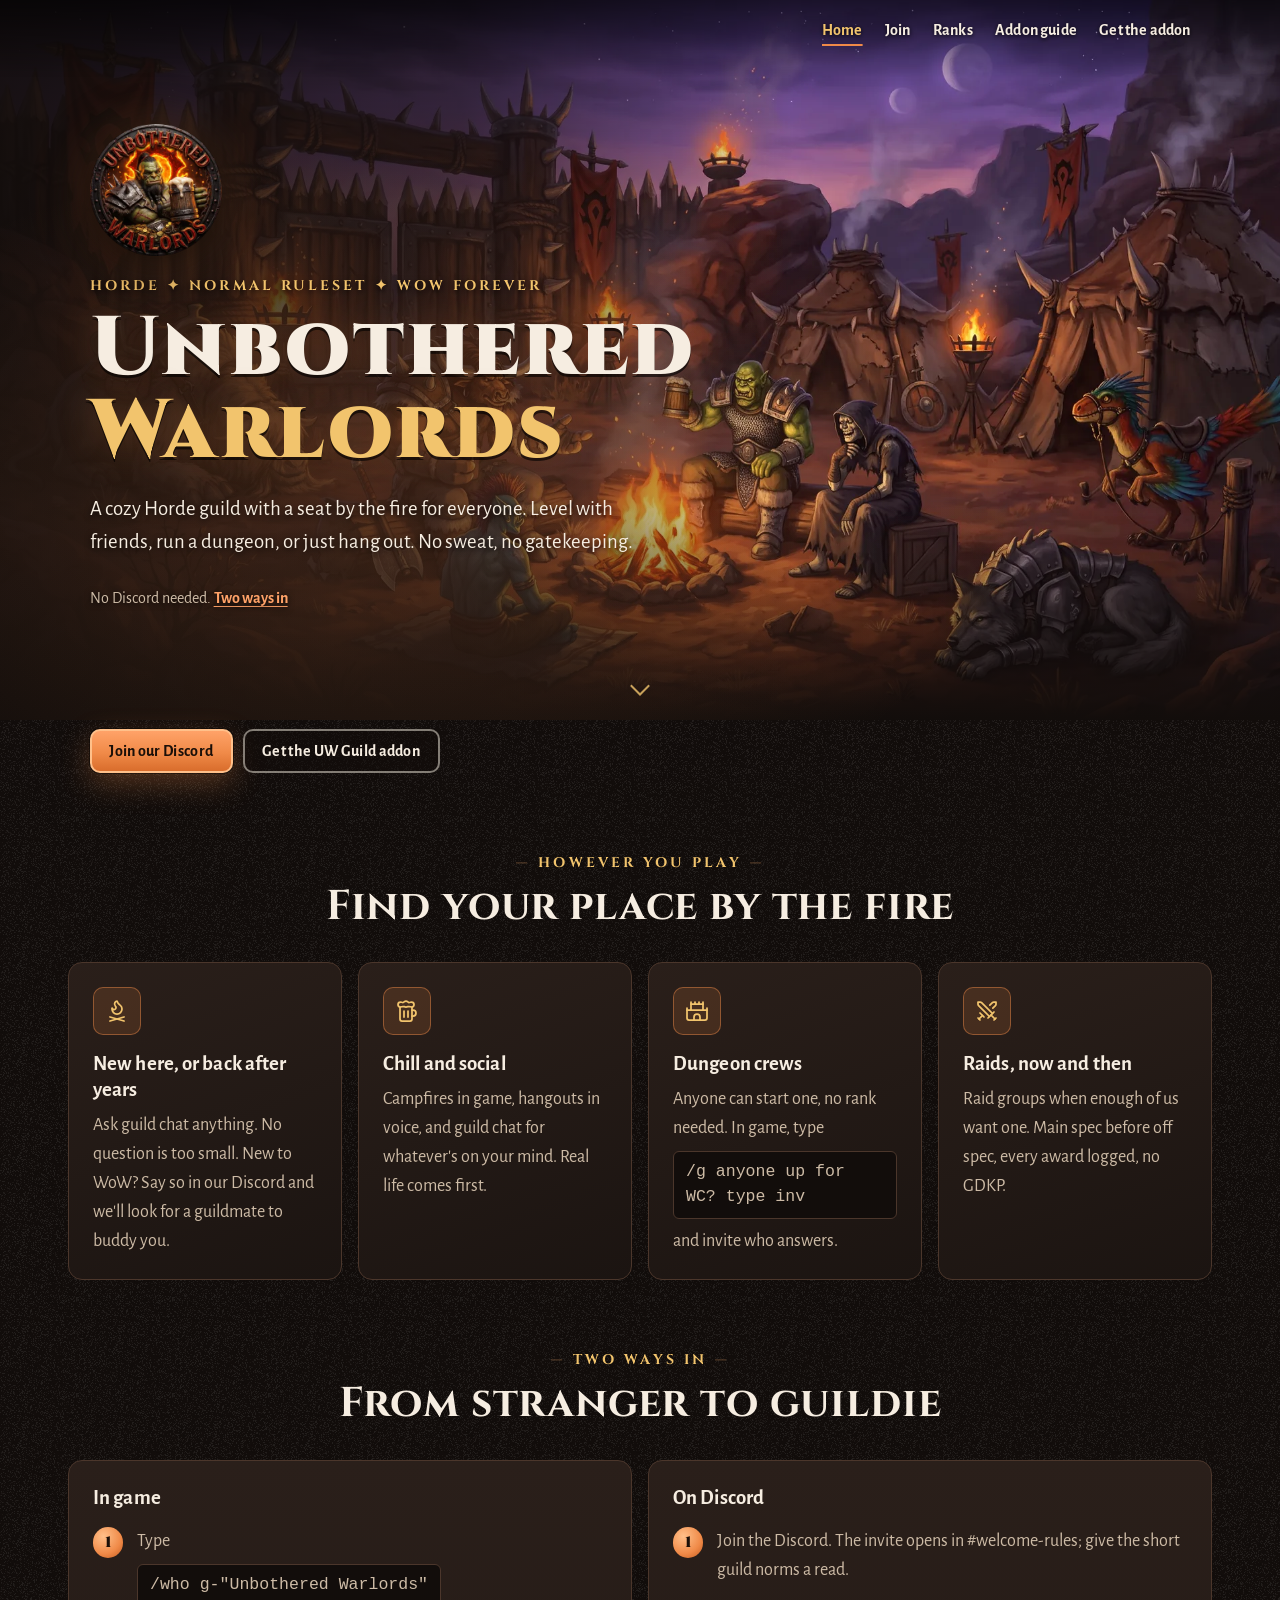
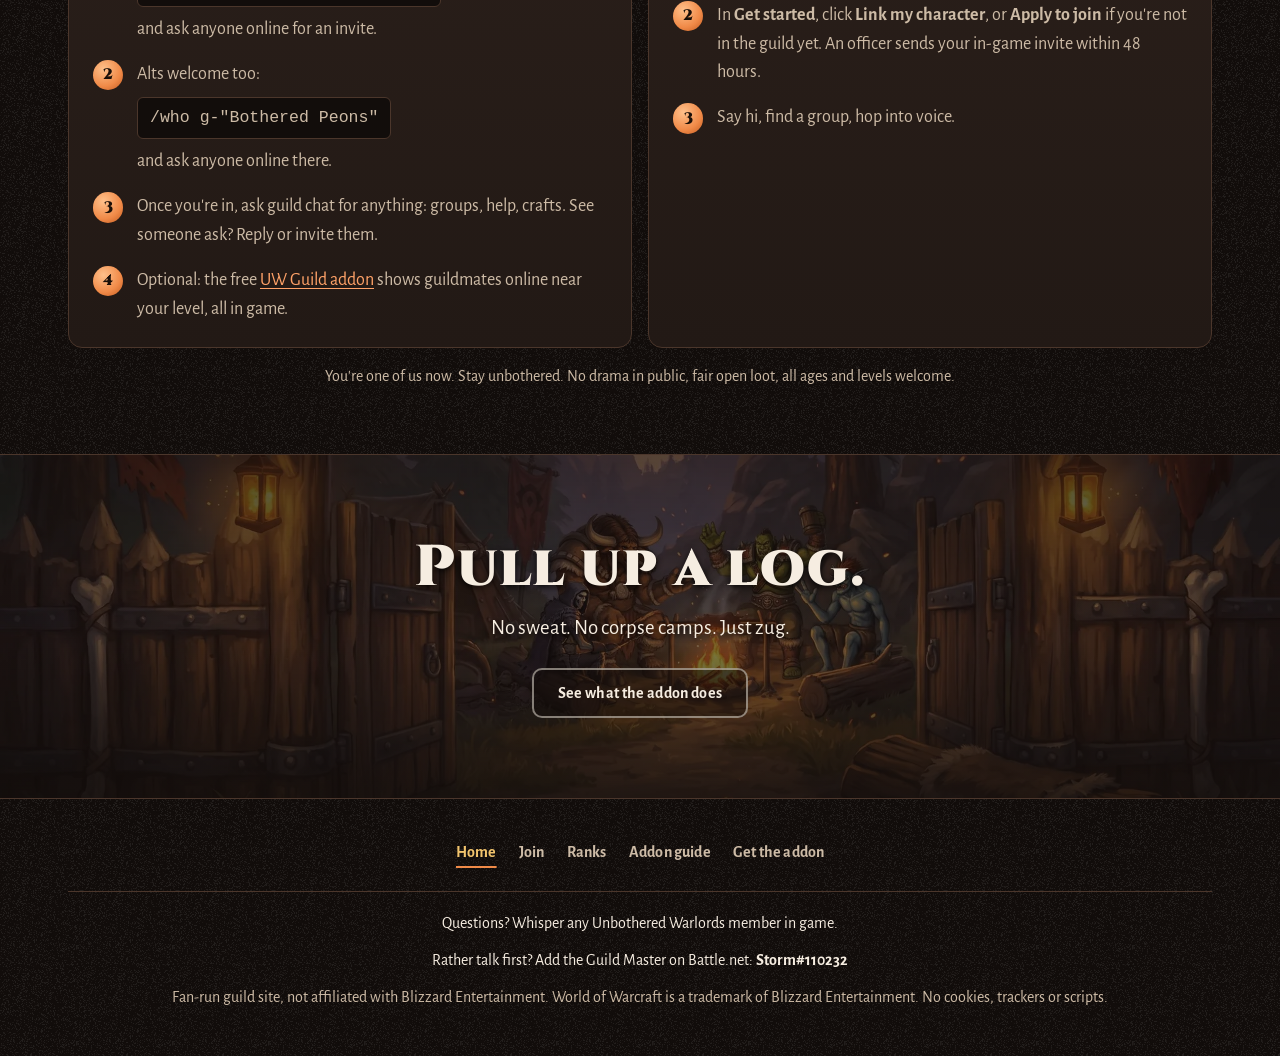
==== commit 81dd98b6: "Site for the running build" ====
--- a/index.html
+++ b/index.html
@@ -32,6 +32,7 @@
   <div class="site-nav-inner">
     <ul>
       <li><a href="index.html" aria-current="page">Home</a></li>
+      <li><a href="join.html">Join</a></li>
       <li><a href="ranks.html">Ranks</a></li>
       <li><a href="guide.html">Addon guide</a></li>
       <li><a href="addon.html">Get the addon</a></li>
@@ -133,6 +134,7 @@
   <nav class="foot-nav" aria-label="Footer">
     <ul>
       <li><a href="index.html" aria-current="page">Home</a></li>
+      <li><a href="join.html">Join</a></li>
       <li><a href="ranks.html">Ranks</a></li>
       <li><a href="guide.html">Addon guide</a></li>
       <li><a href="addon.html">Get the addon</a></li>
--- a/style.css
+++ b/style.css
@@ -530,6 +530,19 @@
 /* The UW Guild window to click through on /addon: the addon's own window, drawn from its code a state at a time
    (scripts/site_window.py). A radio button a state; each clickable part of a picture is a label for the state it
    leads to. Over the Barrens' ground, as in game. */
+.join { max-width: 46rem; margin: 0 auto; }
+.join-links { list-style: none; padding: 0; margin: var(--s-4) 0 var(--s-6); display: grid; gap: var(--s-3); }
+.join-card { display: flex; flex-direction: column; gap: .2rem; min-height: 4.5rem; justify-content: center; padding: var(--s-3) var(--s-4);
+  border: 1px solid var(--line-hi); border-radius: var(--radius); background: var(--glow-1); color: var(--text); text-decoration: none; }
+.join-card strong { font-size: var(--fs-h3); color: var(--gold); }
+.join-card span { color: var(--muted); }
+.join-card:hover, .join-card:focus-visible { border-color: var(--ember); }
+.join-main { background: linear-gradient(180deg, var(--ember-200), var(--ember) 55%, var(--ember-600)); border-color: var(--ember); }
+.join-main strong, .join-main span { color: var(--ember-ink); }
+.join-who h2 { font-size: var(--fs-h3); margin-bottom: var(--s-2); }
+.join-cmds { list-style: none; padding: 0; margin: 0; }
+.join-cmds li { display: flex; flex-wrap: wrap; align-items: center; gap: var(--s-2); }
+.join .section, .section.join { padding-top: var(--s-6); }
 .sim-lead { margin: var(--s-6) auto var(--s-3); }
 .sim { max-width: 62rem; margin: 0 auto var(--s-6); border-radius: var(--radius); overflow: hidden; }
 .sim-radio { position: absolute; width: 1px; height: 1px; overflow: hidden; clip-path: inset(50%); white-space: nowrap; }
@@ -560,6 +573,8 @@
 .sim-st-b_addons_macros { background-image: url(img/sim/p_addons.webp); }
 #sim-b_addons_report:checked ~ .sim-view .sim-st-b_addons_report { visibility: visible; } #sim-b_addons_report:checked ~ .sim-under .sim-u-b_addons_report { display: block; }
 .sim-st-b_addons_report { background-image: url(img/sim/p_addons.webp); }
+#sim-b_addons_view:checked ~ .sim-view .sim-st-b_addons_view { visibility: visible; } #sim-b_addons_view:checked ~ .sim-under .sim-u-b_addons_view { display: block; }
+.sim-st-b_addons_view { background-image: url(img/sim/p_addons.webp); }
 #sim-b_guild_contact:checked ~ .sim-view .sim-st-b_guild_contact { visibility: visible; } #sim-b_guild_contact:checked ~ .sim-under .sim-u-b_guild_contact { display: block; }
 .sim-st-b_guild_contact { background-image: url(img/sim/p_guild.webp); }
 #sim-b_guild_craft:checked ~ .sim-view .sim-st-b_guild_craft { visibility: visible; } #sim-b_guild_craft:checked ~ .sim-under .sim-u-b_guild_craft { display: block; }
@@ -612,6 +627,8 @@
 .sim-st-o_addons_settings { background-image: url(img/sim/p_addons.webp); }
 #sim-o_addons_share:checked ~ .sim-view .sim-st-o_addons_share { visibility: visible; } #sim-o_addons_share:checked ~ .sim-under .sim-u-o_addons_share { display: block; }
 .sim-st-o_addons_share { background-image: url(img/sim/p_addons.webp); }
+#sim-o_addons_view:checked ~ .sim-view .sim-st-o_addons_view { visibility: visible; } #sim-o_addons_view:checked ~ .sim-under .sim-u-o_addons_view { display: block; }
+.sim-st-o_addons_view { background-image: url(img/sim/p_addons.webp); }
 #sim-o_guild_contact:checked ~ .sim-view .sim-st-o_guild_contact { visibility: visible; } #sim-o_guild_contact:checked ~ .sim-under .sim-u-o_guild_contact { display: block; }
 .sim-st-o_guild_contact { background-image: url(img/sim/p_guild.webp); }
 #sim-o_guild_craft:checked ~ .sim-view .sim-st-o_guild_craft { visibility: visible; } #sim-o_guild_craft:checked ~ .sim-under .sim-u-o_guild_craft { display: block; }
@@ -714,6 +731,8 @@
 .sim-st-u_addons_report_Self_test { background-image: url(img/sim/p_addons.webp); }
 #sim-u_addons_report_Version:checked ~ .sim-view .sim-st-u_addons_report_Version { visibility: visible; } #sim-u_addons_report_Version:checked ~ .sim-under .sim-u-u_addons_report_Version { display: block; }
 .sim-st-u_addons_report_Version { background-image: url(img/sim/p_addons.webp); }
+#sim-u_addons_view_Compass:checked ~ .sim-view .sim-st-u_addons_view_Compass { visibility: visible; } #sim-u_addons_view_Compass:checked ~ .sim-under .sim-u-u_addons_view_Compass { display: block; }
+.sim-st-u_addons_view_Compass { background-image: url(img/sim/p_addons.webp); }
 #sim-u_play_meet_Clear_it:checked ~ .sim-view .sim-st-u_play_meet_Clear_it { visibility: visible; } #sim-u_play_meet_Clear_it:checked ~ .sim-under .sim-u-u_play_meet_Clear_it { display: block; }
 .sim-st-u_play_meet_Clear_it { background-image: url(img/sim/p_play.webp); }
 #sim-u_play_prep_Razorfen_Kraul:checked ~ .sim-view .sim-st-u_play_prep_Razorfen_Kraul { visibility: visible; } #sim-u_play_prep_Razorfen_Kraul:checked ~ .sim-under .sim-u-u_play_prep_Razorfen_Kraul { display: block; }
@@ -742,371 +761,389 @@
 .sim-h15 { left: 27.13%; top: 34.13%; width: 69.21%; height: 5.74%; }
 .sim-h16 { left: 81.3%; top: 41.28%; width: 14.43%; height: 3.03%; }
 .sim-h17 { left: 27.13%; top: 39.98%; width: 69.21%; height: 5.74%; }
-.sim-h18 { left: 27.13%; top: 51.68%; width: 69.21%; height: 5.74%; }
-.sim-h19 { left: 88.11%; top: 30.55%; width: 7.72%; height: 3.03%; }
-.sim-h20 { left: 27.13%; top: 29.14%; width: 69.21%; height: 5.74%; }
-.sim-h21 { left: 83.64%; top: 36.29%; width: 12.2%; height: 3.03%; }
-.sim-h22 { left: 27.13%; top: 34.89%; width: 69.21%; height: 5.74%; }
-.sim-h23 { left: 87.09%; top: 42.04%; width: 8.74%; height: 3.03%; }
-.sim-h24 { left: 27.13%; top: 40.74%; width: 69.21%; height: 5.74%; }
-.sim-h25 { left: 92.38%; top: 47.56%; width: 3.46%; height: 3.68%; }
-.sim-h26 { left: 27.13%; top: 46.48%; width: 69.21%; height: 5.74%; }
-.sim-h27 { left: 81.3%; top: 53.63%; width: 14.43%; height: 3.03%; }
-.sim-h28 { left: 27.13%; top: 52.33%; width: 69.21%; height: 5.74%; }
-.sim-h29 { left: 27.13%; top: 58.07%; width: 69.21%; height: 5.74%; }
-.sim-h30 { left: 83.64%; top: 27.74%; width: 12.2%; height: 3.03%; }
-.sim-h31 { left: 27.13%; top: 26.44%; width: 69.21%; height: 5.74%; }
-.sim-h32 { left: 87.09%; top: 33.59%; width: 8.74%; height: 3.03%; }
-.sim-h33 { left: 27.13%; top: 32.18%; width: 69.21%; height: 5.74%; }
-.sim-h34 { left: 92.38%; top: 39%; width: 3.46%; height: 3.68%; }
-.sim-h35 { left: 27.13%; top: 37.92%; width: 69.21%; height: 5.74%; }
-.sim-h36 { left: 81.3%; top: 45.18%; width: 14.43%; height: 3.03%; }
-.sim-h37 { left: 27.13%; top: 43.77%; width: 69.21%; height: 5.74%; }
-.sim-h38 { left: 27.13%; top: 49.51%; width: 69.21%; height: 5.74%; }
-.sim-h39 { left: 79.78%; top: 34.13%; width: 3.46%; height: 3.68%; }
-.sim-h40 { left: 85.16%; top: 12.24%; width: 10.57%; height: 3.36%; }
-.sim-h41 { left: 74.49%; top: 18.2%; width: 16.97%; height: 3.03%; }
-.sim-h42 { left: 92.38%; top: 17.88%; width: 3.46%; height: 3.68%; }
-.sim-h43 { left: 80.08%; top: 23.94%; width: 11.48%; height: 3.03%; }
-.sim-h44 { left: 92.38%; top: 23.62%; width: 3.46%; height: 3.68%; }
-.sim-h45 { left: 80.08%; top: 29.79%; width: 15.75%; height: 3.03%; }
-.sim-h46 { left: 84.45%; top: 35.54%; width: 11.28%; height: 3.03%; }
-.sim-h47 { left: 89.53%; top: 41.28%; width: 6.3%; height: 3.03%; }
-.sim-h48 { left: 84.76%; top: 47.13%; width: 6.71%; height: 3.03%; }
-.sim-h49 { left: 92.38%; top: 46.8%; width: 3.46%; height: 3.68%; }
-.sim-h50 { left: 27.13%; top: 45.72%; width: 69.21%; height: 5.74%; }
-.sim-h51 { left: 88.52%; top: 52.87%; width: 7.32%; height: 3.03%; }
-.sim-h52 { left: 27.13%; top: 51.57%; width: 69.21%; height: 5.74%; }
-.sim-h53 { left: 83.23%; top: 62.51%; width: 12.6%; height: 3.03%; }
-.sim-h54 { left: 27.13%; top: 61.11%; width: 69.21%; height: 5.74%; }
-.sim-h55 { left: 80.08%; top: 34.13%; width: 11.48%; height: 3.03%; }
-.sim-h56 { left: 92.38%; top: 33.91%; width: 3.46%; height: 3.68%; }
-.sim-h57 { left: 27.13%; top: 32.83%; width: 69.21%; height: 5.74%; }
-.sim-h58 { left: 80.08%; top: 39.98%; width: 15.75%; height: 3.03%; }
-.sim-h59 { left: 27.13%; top: 38.57%; width: 69.21%; height: 5.74%; }
-.sim-h60 { left: 84.45%; top: 45.72%; width: 11.28%; height: 3.03%; }
-.sim-h61 { left: 27.13%; top: 44.42%; width: 69.21%; height: 5.74%; }
-.sim-h62 { left: 89.53%; top: 51.57%; width: 6.3%; height: 3.03%; }
-.sim-h63 { left: 27.13%; top: 50.16%; width: 69.21%; height: 5.74%; }
-.sim-h64 { left: 84.76%; top: 57.31%; width: 6.71%; height: 3.03%; }
-.sim-h65 { left: 92.38%; top: 56.99%; width: 3.46%; height: 3.68%; }
-.sim-h66 { left: 27.13%; top: 55.9%; width: 69.21%; height: 5.74%; }
-.sim-h67 { left: 88.52%; top: 63.16%; width: 7.32%; height: 3.03%; }
-.sim-h68 { left: 27.13%; top: 61.76%; width: 69.21%; height: 5.74%; }
-.sim-h69 { left: 83.23%; top: 68.91%; width: 12.6%; height: 3.03%; }
-.sim-h70 { left: 27.13%; top: 67.5%; width: 69.21%; height: 5.74%; }
-.sim-h71 { left: 80.08%; top: 35.64%; width: 15.75%; height: 3.03%; }
-.sim-h72 { left: 27.13%; top: 34.34%; width: 69.21%; height: 5.74%; }
-.sim-h73 { left: 84.45%; top: 41.5%; width: 11.28%; height: 3.03%; }
-.sim-h74 { left: 27.13%; top: 40.09%; width: 69.21%; height: 5.74%; }
-.sim-h75 { left: 89.53%; top: 47.24%; width: 6.3%; height: 3.03%; }
-.sim-h76 { left: 27.13%; top: 45.94%; width: 69.21%; height: 5.74%; }
-.sim-h77 { left: 84.76%; top: 53.09%; width: 6.71%; height: 3.03%; }
-.sim-h78 { left: 92.38%; top: 52.76%; width: 3.46%; height: 3.68%; }
-.sim-h79 { left: 88.52%; top: 58.83%; width: 7.32%; height: 3.03%; }
-.sim-h80 { left: 27.13%; top: 57.42%; width: 69.21%; height: 5.74%; }
-.sim-h81 { left: 83.23%; top: 64.68%; width: 12.6%; height: 3.03%; }
-.sim-h82 { left: 27.13%; top: 63.27%; width: 69.21%; height: 5.74%; }
-.sim-h83 { left: 89.53%; top: 53.63%; width: 6.3%; height: 3.03%; }
-.sim-h84 { left: 84.76%; top: 59.48%; width: 6.71%; height: 3.03%; }
-.sim-h85 { left: 92.38%; top: 59.15%; width: 3.46%; height: 3.68%; }
-.sim-h86 { left: 88.52%; top: 65.22%; width: 7.32%; height: 3.03%; }
-.sim-h87 { left: 27.13%; top: 63.92%; width: 69.21%; height: 5.74%; }
-.sim-h88 { left: 83.23%; top: 71.07%; width: 12.6%; height: 3.03%; }
-.sim-h89 { left: 27.13%; top: 69.66%; width: 69.21%; height: 5.74%; }
-.sim-h90 { left: 72.05%; top: 23.84%; width: 3.46%; height: 3.68%; }
-.sim-h91 { left: 84.45%; top: 50.05%; width: 11.28%; height: 3.03%; }
-.sim-h92 { left: 27.13%; top: 48.65%; width: 69.21%; height: 5.74%; }
-.sim-h93 { left: 89.53%; top: 55.8%; width: 6.3%; height: 3.03%; }
-.sim-h94 { left: 27.13%; top: 54.39%; width: 69.21%; height: 5.74%; }
-.sim-h95 { left: 84.76%; top: 61.54%; width: 6.71%; height: 3.03%; }
-.sim-h96 { left: 92.38%; top: 61.32%; width: 3.46%; height: 3.68%; }
-.sim-h97 { left: 27.13%; top: 60.24%; width: 69.21%; height: 5.74%; }
-.sim-h98 { left: 88.52%; top: 67.39%; width: 7.32%; height: 3.03%; }
-.sim-h99 { left: 27.13%; top: 65.98%; width: 69.21%; height: 5.74%; }
-.sim-h100 { left: 83.23%; top: 73.13%; width: 12.6%; height: 3.03%; }
-.sim-h101 { left: 27.13%; top: 71.83%; width: 69.21%; height: 5.74%; }
-.sim-h102 { left: 81.2%; top: 6.72%; width: 3.46%; height: 3.68%; }
-.sim-h103 { left: 75.81%; top: 12.35%; width: 15.75%; height: 3.03%; }
-.sim-h104 { left: 92.38%; top: 12.03%; width: 3.46%; height: 3.68%; }
-.sim-h105 { left: 92.38%; top: 29.47%; width: 3.46%; height: 3.68%; }
-.sim-h106 { left: 76.73%; top: 41.28%; width: 14.74%; height: 3.03%; }
-.sim-h107 { left: 92.38%; top: 41.06%; width: 3.46%; height: 3.68%; }
-.sim-h108 { left: 75.3%; top: 58.83%; width: 16.16%; height: 3.03%; }
-.sim-h109 { left: 92.38%; top: 58.5%; width: 3.46%; height: 3.68%; }
-.sim-h110 { left: 92.38%; top: 64.36%; width: 3.46%; height: 3.68%; }
-.sim-h111 { left: 92.38%; top: 21.67%; width: 3.46%; height: 3.68%; }
-.sim-h112 { left: 27.13%; top: 20.59%; width: 69.21%; height: 5.74%; }
-.sim-h113 { left: 92.38%; top: 27.41%; width: 3.46%; height: 3.68%; }
-.sim-h114 { left: 92.38%; top: 33.26%; width: 3.46%; height: 3.68%; }
-.sim-h115 { left: 76.73%; top: 45.18%; width: 14.74%; height: 3.03%; }
-.sim-h116 { left: 92.38%; top: 44.85%; width: 3.46%; height: 3.68%; }
-.sim-h117 { left: 92.38%; top: 50.6%; width: 3.46%; height: 3.68%; }
-.sim-h118 { left: 75.3%; top: 56.66%; width: 16.16%; height: 3.03%; }
-.sim-h119 { left: 92.38%; top: 56.45%; width: 3.46%; height: 3.68%; }
-.sim-h120 { left: 27.13%; top: 55.36%; width: 69.21%; height: 5.74%; }
-.sim-h121 { left: 92.38%; top: 62.19%; width: 3.46%; height: 3.68%; }
-.sim-h122 { left: 75.3%; top: 52.87%; width: 16.16%; height: 3.03%; }
-.sim-h123 { left: 92.38%; top: 52.55%; width: 3.46%; height: 3.68%; }
-.sim-h124 { left: 95.53%; top: 1.41%; width: 3.46%; height: 3.68%; }
-.sim-h125 { left: 82.32%; top: 26.65%; width: 13.41%; height: 3.03%; }
-.sim-h126 { left: 27.13%; top: 25.35%; width: 69.21%; height: 5.74%; }
-.sim-h127 { left: 76.63%; top: 32.5%; width: 19.11%; height: 3.03%; }
-.sim-h128 { left: 27.13%; top: 31.09%; width: 69.21%; height: 5.74%; }
-.sim-h129 { left: 27.13%; top: 36.94%; width: 69.21%; height: 5.74%; }
-.sim-h130 { left: 27.13%; top: 42.69%; width: 69.21%; height: 5.74%; }
-.sim-h131 { left: 78.25%; top: 12.24%; width: 17.58%; height: 3.36%; }
-.sim-h132 { left: 82.32%; top: 18.2%; width: 13.41%; height: 3.03%; }
-.sim-h133 { left: 76.63%; top: 23.94%; width: 19.11%; height: 3.03%; }
-.sim-h134 { left: 79.88%; top: 12.24%; width: 15.85%; height: 3.36%; }
-.sim-h135 { left: 27.13%; top: 22.75%; width: 69.21%; height: 5.74%; }
-.sim-h136 { left: 76.63%; top: 30.66%; width: 19.11%; height: 3.03%; }
-.sim-h137 { left: 27.13%; top: 29.25%; width: 69.21%; height: 5.74%; }
-.sim-h138 { left: 82.32%; top: 36.4%; width: 13.41%; height: 3.03%; }
-.sim-h139 { left: 27.13%; top: 35.1%; width: 69.21%; height: 5.74%; }
-.sim-h140 { left: 75.81%; top: 42.25%; width: 15.75%; height: 3.03%; }
-.sim-h141 { left: 92.38%; top: 41.93%; width: 3.46%; height: 3.68%; }
-.sim-h142 { left: 27.13%; top: 40.85%; width: 69.21%; height: 5.74%; }
-.sim-h143 { left: 82.32%; top: 42.36%; width: 13.41%; height: 3.03%; }
-.sim-h144 { left: 27.13%; top: 41.06%; width: 69.21%; height: 5.74%; }
-.sim-h145 { left: 75.81%; top: 48.21%; width: 15.75%; height: 3.03%; }
-.sim-h146 { left: 92.38%; top: 47.89%; width: 3.46%; height: 3.68%; }
-.sim-h147 { left: 27.13%; top: 46.8%; width: 69.21%; height: 5.74%; }
-.sim-h148 { left: 27.13%; top: 61%; width: 69.21%; height: 5.74%; }
-.sim-h149 { left: 88.11%; top: 40.41%; width: 7.72%; height: 3.03%; }
-.sim-h150 { left: 27.13%; top: 39%; width: 69.21%; height: 5.74%; }
-.sim-h151 { left: 83.64%; top: 46.15%; width: 12.2%; height: 3.03%; }
-.sim-h152 { left: 27.13%; top: 44.85%; width: 69.21%; height: 5.74%; }
-.sim-h153 { left: 87.09%; top: 52%; width: 8.74%; height: 3.03%; }
-.sim-h154 { left: 27.13%; top: 50.6%; width: 69.21%; height: 5.74%; }
-.sim-h155 { left: 92.38%; top: 57.42%; width: 3.46%; height: 3.68%; }
-.sim-h156 { left: 27.13%; top: 56.45%; width: 69.21%; height: 5.74%; }
-.sim-h157 { left: 81.3%; top: 63.6%; width: 14.43%; height: 3.03%; }
-.sim-h158 { left: 27.13%; top: 62.19%; width: 69.21%; height: 5.74%; }
-.sim-h159 { left: 27.13%; top: 68.04%; width: 69.21%; height: 5.74%; }
-.sim-h160 { left: 33.74%; top: 22.54%; width: 11.18%; height: 3.03%; }
-.sim-h161 { left: 45.73%; top: 22.54%; width: 16.16%; height: 3.03%; }
-.sim-h162 { left: 83.64%; top: 37.7%; width: 12.2%; height: 3.03%; }
-.sim-h163 { left: 27.13%; top: 36.29%; width: 69.21%; height: 5.74%; }
-.sim-h164 { left: 87.09%; top: 43.45%; width: 8.74%; height: 3.03%; }
-.sim-h165 { left: 27.13%; top: 42.04%; width: 69.21%; height: 5.74%; }
-.sim-h166 { left: 92.38%; top: 48.97%; width: 3.46%; height: 3.68%; }
-.sim-h167 { left: 27.13%; top: 47.89%; width: 69.21%; height: 5.74%; }
-.sim-h168 { left: 81.3%; top: 55.04%; width: 14.43%; height: 3.03%; }
-.sim-h169 { left: 27.13%; top: 53.63%; width: 69.21%; height: 5.74%; }
-.sim-h170 { left: 27.13%; top: 59.48%; width: 69.21%; height: 5.74%; }
-.sim-h171 { left: 33.74%; top: 28.39%; width: 16.57%; height: 3.03%; }
-.sim-h172 { left: 87.09%; top: 39%; width: 8.74%; height: 3.03%; }
-.sim-h173 { left: 27.13%; top: 37.7%; width: 69.21%; height: 5.74%; }
-.sim-h174 { left: 92.38%; top: 44.53%; width: 3.46%; height: 3.68%; }
-.sim-h175 { left: 27.13%; top: 43.45%; width: 69.21%; height: 5.74%; }
-.sim-h176 { left: 81.3%; top: 50.6%; width: 14.43%; height: 3.03%; }
-.sim-h177 { left: 27.13%; top: 49.3%; width: 69.21%; height: 5.74%; }
-.sim-h178 { left: 27.13%; top: 55.04%; width: 69.21%; height: 5.74%; }
-.sim-h179 { left: 92.38%; top: 45.18%; width: 3.46%; height: 3.68%; }
-.sim-h180 { left: 27.13%; top: 44.1%; width: 69.21%; height: 5.74%; }
-.sim-h181 { left: 81.3%; top: 51.25%; width: 14.43%; height: 3.03%; }
-.sim-h182 { left: 27.13%; top: 49.84%; width: 69.21%; height: 5.74%; }
-.sim-h183 { left: 27.13%; top: 55.69%; width: 69.21%; height: 5.74%; }
-.sim-h184 { left: 33.74%; top: 39.98%; width: 9.86%; height: 3.03%; }
-.sim-h185 { left: 44.51%; top: 39.98%; width: 9.25%; height: 3.03%; }
-.sim-h186 { left: 81.3%; top: 63.27%; width: 14.43%; height: 3.03%; }
-.sim-h187 { left: 27.13%; top: 61.86%; width: 69.21%; height: 5.74%; }
-.sim-h188 { left: 27.13%; top: 67.71%; width: 69.21%; height: 5.74%; }
-.sim-h189 { left: 83.23%; top: 71.83%; width: 12.6%; height: 3.03%; }
-.sim-h190 { left: 27.13%; top: 70.42%; width: 69.21%; height: 5.74%; }
-.sim-h191 { left: 85.16%; top: 12.03%; width: 10.57%; height: 3.36%; }
-.sim-h192 { left: 27.13%; top: 11.05%; width: 69.21%; height: 5.53%; }
-.sim-h193 { left: 74.49%; top: 17.66%; width: 16.97%; height: 3.03%; }
-.sim-h194 { left: 92.38%; top: 17.44%; width: 3.46%; height: 3.68%; }
-.sim-h195 { left: 27.13%; top: 16.47%; width: 69.21%; height: 5.53%; }
-.sim-h196 { left: 80.08%; top: 40.85%; width: 11.48%; height: 3.03%; }
-.sim-h197 { left: 92.38%; top: 40.52%; width: 3.46%; height: 3.68%; }
-.sim-h198 { left: 27.13%; top: 39.65%; width: 69.21%; height: 5.53%; }
-.sim-h199 { left: 80.08%; top: 46.37%; width: 15.75%; height: 3.03%; }
-.sim-h200 { left: 27.13%; top: 45.18%; width: 69.21%; height: 5.53%; }
-.sim-h201 { left: 84.45%; top: 51.79%; width: 11.28%; height: 3.03%; }
-.sim-h202 { left: 27.13%; top: 50.6%; width: 69.21%; height: 5.53%; }
-.sim-h203 { left: 89.53%; top: 57.31%; width: 6.3%; height: 3.03%; }
-.sim-h204 { left: 27.13%; top: 56.12%; width: 69.21%; height: 5.53%; }
-.sim-h205 { left: 84.76%; top: 62.84%; width: 6.71%; height: 3.03%; }
-.sim-h206 { left: 92.38%; top: 62.51%; width: 3.46%; height: 3.68%; }
-.sim-h207 { left: 27.13%; top: 61.54%; width: 69.21%; height: 5.53%; }
-.sim-h208 { left: 88.52%; top: 68.26%; width: 7.32%; height: 3.03%; }
-.sim-h209 { left: 27.13%; top: 67.06%; width: 69.21%; height: 5.53%; }
-.sim-h210 { left: 83.23%; top: 73.78%; width: 12.6%; height: 3.03%; }
-.sim-h211 { left: 27.13%; top: 72.59%; width: 69.21%; height: 5.53%; }
-.sim-h212 { left: 83.23%; top: 58.72%; width: 12.6%; height: 3.03%; }
-.sim-h213 { left: 27.13%; top: 57.31%; width: 69.21%; height: 5.74%; }
-.sim-h214 { left: 80.08%; top: 45.29%; width: 15.75%; height: 3.03%; }
-.sim-h215 { left: 27.13%; top: 43.88%; width: 69.21%; height: 5.74%; }
-.sim-h216 { left: 84.45%; top: 51.03%; width: 11.28%; height: 3.03%; }
-.sim-h217 { left: 27.13%; top: 49.73%; width: 69.21%; height: 5.74%; }
-.sim-h218 { left: 89.53%; top: 56.88%; width: 6.3%; height: 3.03%; }
-.sim-h219 { left: 27.13%; top: 55.47%; width: 69.21%; height: 5.74%; }
-.sim-h220 { left: 84.76%; top: 62.62%; width: 6.71%; height: 3.03%; }
-.sim-h221 { left: 92.38%; top: 62.3%; width: 3.46%; height: 3.68%; }
-.sim-h222 { left: 27.13%; top: 61.32%; width: 69.21%; height: 5.74%; }
-.sim-h223 { left: 88.52%; top: 68.47%; width: 7.32%; height: 3.03%; }
-.sim-h224 { left: 27.13%; top: 67.06%; width: 69.21%; height: 5.74%; }
-.sim-h225 { left: 83.23%; top: 74.21%; width: 12.6%; height: 3.03%; }
-.sim-h226 { left: 27.13%; top: 72.91%; width: 69.21%; height: 5.74%; }
-.sim-h227 { left: 89.53%; top: 56.55%; width: 6.3%; height: 3.03%; }
-.sim-h228 { left: 27.13%; top: 55.15%; width: 69.21%; height: 5.74%; }
-.sim-h229 { left: 84.76%; top: 62.3%; width: 6.71%; height: 3.03%; }
-.sim-h230 { left: 92.38%; top: 62.08%; width: 3.46%; height: 3.68%; }
-.sim-h231 { left: 88.52%; top: 68.15%; width: 7.32%; height: 3.03%; }
-.sim-h232 { left: 27.13%; top: 66.74%; width: 69.21%; height: 5.74%; }
-.sim-h233 { left: 83.23%; top: 73.89%; width: 12.6%; height: 3.03%; }
-.sim-h234 { left: 27.13%; top: 72.59%; width: 69.21%; height: 5.74%; }
-.sim-h235 { left: 84.76%; top: 56.45%; width: 6.71%; height: 3.03%; }
-.sim-h236 { left: 92.38%; top: 56.12%; width: 3.46%; height: 3.68%; }
-.sim-h237 { left: 88.52%; top: 62.19%; width: 7.32%; height: 3.03%; }
-.sim-h238 { left: 27.13%; top: 60.78%; width: 69.21%; height: 5.74%; }
-.sim-h239 { left: 83.23%; top: 68.04%; width: 12.6%; height: 3.03%; }
-.sim-h240 { left: 27.13%; top: 66.63%; width: 69.21%; height: 5.74%; }
-.sim-h241 { left: 84.45%; top: 50.81%; width: 11.28%; height: 3.03%; }
-.sim-h242 { left: 27.13%; top: 49.4%; width: 69.21%; height: 5.74%; }
-.sim-h243 { left: 88.52%; top: 66.31%; width: 7.32%; height: 3.03%; }
-.sim-h244 { left: 27.13%; top: 64.9%; width: 69.21%; height: 5.74%; }
-.sim-h245 { left: 83.23%; top: 72.05%; width: 12.6%; height: 3.03%; }
-.sim-h246 { left: 27.13%; top: 70.75%; width: 69.21%; height: 5.74%; }
-.sim-h247 { left: 74.49%; top: 22.54%; width: 16.97%; height: 3.03%; }
-.sim-h248 { left: 92.38%; top: 22.32%; width: 3.46%; height: 3.68%; }
-.sim-h249 { left: 27.13%; top: 21.24%; width: 69.21%; height: 5.74%; }
-.sim-h250 { left: 80.08%; top: 28.39%; width: 11.48%; height: 3.03%; }
-.sim-h251 { left: 92.38%; top: 28.06%; width: 3.46%; height: 3.68%; }
-.sim-h252 { left: 27.13%; top: 26.98%; width: 69.21%; height: 5.74%; }
-.sim-h253 { left: 80.08%; top: 34.13%; width: 15.75%; height: 3.03%; }
-.sim-h254 { left: 84.45%; top: 39.98%; width: 11.28%; height: 3.03%; }
-.sim-h255 { left: 89.53%; top: 45.72%; width: 6.3%; height: 3.03%; }
-.sim-h256 { left: 84.76%; top: 51.57%; width: 6.71%; height: 3.03%; }
-.sim-h257 { left: 92.38%; top: 51.25%; width: 3.46%; height: 3.68%; }
-.sim-h258 { left: 88.52%; top: 57.31%; width: 7.32%; height: 3.03%; }
-.sim-h259 { left: 83.23%; top: 63.16%; width: 12.6%; height: 3.03%; }
-.sim-h260 { left: 75.81%; top: 12.24%; width: 15.75%; height: 3.03%; }
-.sim-h261 { left: 92.38%; top: 11.92%; width: 3.46%; height: 3.68%; }
-.sim-h262 { left: 92.38%; top: 22.86%; width: 3.46%; height: 3.68%; }
-.sim-h263 { left: 27.13%; top: 21.99%; width: 69.21%; height: 5.53%; }
-.sim-h264 { left: 92.38%; top: 28.39%; width: 3.46%; height: 3.68%; }
-.sim-h265 { left: 27.13%; top: 27.41%; width: 69.21%; height: 5.53%; }
-.sim-h266 { left: 92.38%; top: 51.57%; width: 3.46%; height: 3.68%; }
-.sim-h267 { left: 76.73%; top: 57.31%; width: 14.74%; height: 3.03%; }
-.sim-h268 { left: 75.3%; top: 68.26%; width: 16.16%; height: 3.03%; }
-.sim-h269 { left: 92.38%; top: 68.04%; width: 3.46%; height: 3.68%; }
-.sim-h270 { left: 92.38%; top: 73.46%; width: 3.46%; height: 3.68%; }
-.sim-h271 { left: 92.38%; top: 46.05%; width: 3.46%; height: 3.68%; }
-.sim-h272 { left: 75.3%; top: 68.47%; width: 16.16%; height: 3.03%; }
-.sim-h273 { left: 92.38%; top: 68.15%; width: 3.46%; height: 3.68%; }
-.sim-h274 { left: 92.38%; top: 73.89%; width: 3.46%; height: 3.68%; }
-.sim-h275 { left: 75.81%; top: 12.03%; width: 15.75%; height: 3.03%; }
-.sim-h276 { left: 92.38%; top: 11.81%; width: 3.46%; height: 3.68%; }
-.sim-h277 { left: 27.13%; top: 11.05%; width: 69.21%; height: 5.2%; }
-.sim-h278 { left: 92.38%; top: 16.9%; width: 3.46%; height: 3.68%; }
-.sim-h279 { left: 27.13%; top: 16.14%; width: 69.21%; height: 5.2%; }
-.sim-h280 { left: 92.38%; top: 22.1%; width: 3.46%; height: 3.68%; }
-.sim-h281 { left: 27.13%; top: 21.34%; width: 69.21%; height: 5.2%; }
-.sim-h282 { left: 92.38%; top: 27.3%; width: 3.46%; height: 3.68%; }
-.sim-h283 { left: 27.13%; top: 26.54%; width: 69.21%; height: 5.2%; }
-.sim-h284 { left: 92.38%; top: 32.5%; width: 3.46%; height: 3.68%; }
-.sim-h285 { left: 27.13%; top: 31.74%; width: 69.21%; height: 5.2%; }
-.sim-h286 { left: 76.73%; top: 37.92%; width: 14.74%; height: 3.03%; }
-.sim-h287 { left: 92.38%; top: 37.7%; width: 3.46%; height: 3.68%; }
-.sim-h288 { left: 27.13%; top: 36.94%; width: 69.21%; height: 5.2%; }
-.sim-h289 { left: 92.38%; top: 42.8%; width: 3.46%; height: 3.68%; }
-.sim-h290 { left: 27.13%; top: 42.04%; width: 69.21%; height: 5.2%; }
-.sim-h291 { left: 75.3%; top: 48.32%; width: 16.16%; height: 3.03%; }
-.sim-h292 { left: 92.38%; top: 48%; width: 3.46%; height: 3.68%; }
-.sim-h293 { left: 27.13%; top: 47.24%; width: 69.21%; height: 5.2%; }
-.sim-h294 { left: 92.38%; top: 53.2%; width: 3.46%; height: 3.68%; }
-.sim-h295 { left: 27.13%; top: 52.44%; width: 69.21%; height: 5.2%; }
-.sim-h296 { left: 92.38%; top: 36.73%; width: 3.46%; height: 3.68%; }
-.sim-h297 { left: 27.13%; top: 35.97%; width: 69.21%; height: 5.2%; }
-.sim-h298 { left: 27.13%; top: 41.17%; width: 69.21%; height: 5.2%; }
-.sim-h299 { left: 92.38%; top: 47.13%; width: 3.46%; height: 3.68%; }
-.sim-h300 { left: 27.13%; top: 46.37%; width: 69.21%; height: 5.2%; }
-.sim-h301 { left: 92.38%; top: 52.33%; width: 3.46%; height: 3.68%; }
-.sim-h302 { left: 27.13%; top: 51.57%; width: 69.21%; height: 5.2%; }
-.sim-h303 { left: 76.73%; top: 57.75%; width: 14.74%; height: 3.03%; }
-.sim-h304 { left: 27.13%; top: 56.66%; width: 69.21%; height: 5.2%; }
-.sim-h305 { left: 92.38%; top: 62.62%; width: 3.46%; height: 3.68%; }
-.sim-h306 { left: 27.13%; top: 61.86%; width: 69.21%; height: 5.2%; }
-.sim-h307 { left: 75.3%; top: 68.15%; width: 16.16%; height: 3.03%; }
-.sim-h308 { left: 92.38%; top: 67.82%; width: 3.46%; height: 3.68%; }
-.sim-h309 { left: 27.13%; top: 67.06%; width: 69.21%; height: 5.2%; }
-.sim-h310 { left: 92.38%; top: 73.02%; width: 3.46%; height: 3.68%; }
-.sim-h311 { left: 27.13%; top: 72.26%; width: 69.21%; height: 5.2%; }
-.sim-h312 { left: 27.13%; top: 32.94%; width: 69.21%; height: 5.53%; }
-.sim-h313 { left: 75.3%; top: 66.31%; width: 16.16%; height: 3.03%; }
-.sim-h314 { left: 92.38%; top: 65.98%; width: 3.46%; height: 3.68%; }
-.sim-h315 { left: 92.38%; top: 71.83%; width: 3.46%; height: 3.68%; }
-.sim-h316 { left: 92.38%; top: 44.96%; width: 3.46%; height: 3.68%; }
-.sim-h317 { left: 92.38%; top: 50.81%; width: 3.46%; height: 3.68%; }
-.sim-h318 { left: 76.73%; top: 56.88%; width: 14.74%; height: 3.03%; }
-.sim-h319 { left: 92.38%; top: 56.55%; width: 3.46%; height: 3.68%; }
-.sim-h320 { left: 76.63%; top: 33.26%; width: 19.11%; height: 3.03%; }
-.sim-h321 { left: 27.13%; top: 31.85%; width: 69.21%; height: 5.74%; }
-.sim-h322 { left: 33.74%; top: 39.98%; width: 9.25%; height: 3.03%; }
-.sim-h323 { left: 82.32%; top: 27.41%; width: 13.41%; height: 3.03%; }
-.sim-h324 { left: 27.13%; top: 26.11%; width: 69.21%; height: 5.74%; }
-.sim-h325 { left: 27.13%; top: 47.24%; width: 69.21%; height: 5.74%; }
-.sim-h326 { left: 27.13%; top: 53.09%; width: 69.21%; height: 5.74%; }
-.sim-h327 { left: 33.74%; top: 34.13%; width: 18.19%; height: 3.03%; }
-.sim-h328 { left: 52.74%; top: 34.13%; width: 15.55%; height: 3.03%; }
-.sim-h329 { left: 27.13%; top: 29.9%; width: 69.21%; height: 5.74%; }
-.sim-h330 { left: 75.81%; top: 51.57%; width: 15.75%; height: 3.03%; }
-.sim-h331 { left: 76.63%; top: 39.98%; width: 19.11%; height: 3.03%; }
-.sim-h332 { left: 82.32%; top: 45.72%; width: 13.41%; height: 3.03%; }
-.sim-h333 { left: 82.32%; top: 55.36%; width: 13.41%; height: 3.03%; }
-.sim-h334 { left: 27.13%; top: 53.95%; width: 69.21%; height: 5.74%; }
-.sim-h335 { left: 75.81%; top: 61.11%; width: 15.75%; height: 3.03%; }
-.sim-h336 { left: 92.38%; top: 60.78%; width: 3.46%; height: 3.68%; }
-.sim-h337 { left: 27.13%; top: 59.8%; width: 69.21%; height: 5.74%; }
-.sim-h338 { left: 33.74%; top: 40.85%; width: 18.19%; height: 3.03%; }
-.sim-h339 { left: 52.74%; top: 40.85%; width: 15.55%; height: 3.03%; }
-.sim-h340 { left: 92.38%; top: 58.4%; width: 3.46%; height: 3.68%; }
-.sim-h341 { left: 81.3%; top: 49.4%; width: 14.43%; height: 3.03%; }
-.sim-h342 { left: 27.13%; top: 48%; width: 69.21%; height: 5.74%; }
-.sim-h343 { left: 27.13%; top: 53.85%; width: 69.21%; height: 5.74%; }
-.sim-h344 { left: 80.08%; top: 29.9%; width: 11.48%; height: 3.03%; }
-.sim-h345 { left: 92.38%; top: 29.58%; width: 3.46%; height: 3.68%; }
-.sim-h346 { left: 27.13%; top: 28.49%; width: 69.21%; height: 5.74%; }
-.sim-h347 { left: 80.08%; top: 33.59%; width: 15.75%; height: 3.03%; }
-.sim-h348 { left: 84.45%; top: 39.33%; width: 11.28%; height: 3.03%; }
-.sim-h349 { left: 89.53%; top: 45.18%; width: 6.3%; height: 3.03%; }
-.sim-h350 { left: 84.76%; top: 50.92%; width: 6.71%; height: 3.03%; }
-.sim-h351 { left: 88.52%; top: 56.66%; width: 7.32%; height: 3.03%; }
-.sim-h352 { left: 92.38%; top: 35.43%; width: 3.46%; height: 3.68%; }
-.sim-h353 { left: 92.38%; top: 41.17%; width: 3.46%; height: 3.68%; }
-.sim-h354 { left: 76.73%; top: 47.24%; width: 14.74%; height: 3.03%; }
-.sim-h355 { left: 92.38%; top: 46.91%; width: 3.46%; height: 3.68%; }
-.sim-h356 { left: 92.38%; top: 23.84%; width: 3.46%; height: 3.68%; }
-.sim-h357 { left: 88.11%; top: 34.02%; width: 7.72%; height: 3.03%; }
-.sim-h358 { left: 27.13%; top: 32.61%; width: 69.21%; height: 5.74%; }
-.sim-h359 { left: 83.64%; top: 39.76%; width: 12.2%; height: 3.03%; }
-.sim-h360 { left: 27.13%; top: 38.46%; width: 69.21%; height: 5.74%; }
-.sim-h361 { left: 87.09%; top: 45.61%; width: 8.74%; height: 3.03%; }
-.sim-h362 { left: 27.13%; top: 44.2%; width: 69.21%; height: 5.74%; }
-.sim-h363 { left: 92.38%; top: 51.03%; width: 3.46%; height: 3.68%; }
-.sim-h364 { left: 27.13%; top: 50.05%; width: 69.21%; height: 5.74%; }
-.sim-h365 { left: 81.3%; top: 57.2%; width: 14.43%; height: 3.03%; }
-.sim-h366 { left: 27.13%; top: 55.8%; width: 69.21%; height: 5.74%; }
-.sim-h367 { left: 27.13%; top: 61.54%; width: 69.21%; height: 5.74%; }
-.sim-h368 { left: 88.11%; top: 44.64%; width: 7.72%; height: 3.03%; }
-.sim-h369 { left: 27.13%; top: 43.34%; width: 69.21%; height: 5.74%; }
-.sim-h370 { left: 83.64%; top: 50.49%; width: 12.2%; height: 3.03%; }
-.sim-h371 { left: 27.13%; top: 49.08%; width: 69.21%; height: 5.74%; }
-.sim-h372 { left: 87.09%; top: 56.23%; width: 8.74%; height: 3.03%; }
-.sim-h373 { left: 27.13%; top: 54.93%; width: 69.21%; height: 5.74%; }
-.sim-h374 { left: 92.38%; top: 61.76%; width: 3.46%; height: 3.68%; }
-.sim-h375 { left: 27.13%; top: 60.67%; width: 69.21%; height: 5.74%; }
-.sim-h376 { left: 81.3%; top: 67.82%; width: 14.43%; height: 3.03%; }
-.sim-h377 { left: 27.13%; top: 66.41%; width: 69.21%; height: 5.74%; }
-.sim-h378 { left: 27.13%; top: 72.26%; width: 69.21%; height: 5.74%; }
-.sim-h379 { left: 27.13%; top: 52.11%; width: 69.21%; height: 5.74%; }
-.sim-h380 { left: 81.3%; top: 59.26%; width: 14.43%; height: 3.03%; }
-.sim-h381 { left: 27.13%; top: 57.96%; width: 69.21%; height: 5.74%; }
-.sim-h382 { left: 27.13%; top: 63.71%; width: 69.21%; height: 5.74%; }
+.sim-h18 { left: 78.46%; top: 53.09%; width: 17.28%; height: 3.03%; }
+.sim-h19 { left: 27.13%; top: 51.68%; width: 69.21%; height: 5.74%; }
+.sim-h20 { left: 27.13%; top: 57.42%; width: 69.21%; height: 5.74%; }
+.sim-h21 { left: 88.11%; top: 30.55%; width: 7.72%; height: 3.03%; }
+.sim-h22 { left: 27.13%; top: 29.14%; width: 69.21%; height: 5.74%; }
+.sim-h23 { left: 83.64%; top: 36.29%; width: 12.2%; height: 3.03%; }
+.sim-h24 { left: 27.13%; top: 34.89%; width: 69.21%; height: 5.74%; }
+.sim-h25 { left: 87.09%; top: 42.04%; width: 8.74%; height: 3.03%; }
+.sim-h26 { left: 27.13%; top: 40.74%; width: 69.21%; height: 5.74%; }
+.sim-h27 { left: 92.38%; top: 47.56%; width: 3.46%; height: 3.68%; }
+.sim-h28 { left: 27.13%; top: 46.48%; width: 69.21%; height: 5.74%; }
+.sim-h29 { left: 81.3%; top: 53.63%; width: 14.43%; height: 3.03%; }
+.sim-h30 { left: 27.13%; top: 52.33%; width: 69.21%; height: 5.74%; }
+.sim-h31 { left: 78.46%; top: 59.48%; width: 17.28%; height: 3.03%; }
+.sim-h32 { left: 27.13%; top: 58.07%; width: 69.21%; height: 5.74%; }
+.sim-h33 { left: 27.13%; top: 63.92%; width: 69.21%; height: 5.74%; }
+.sim-h34 { left: 83.64%; top: 27.74%; width: 12.2%; height: 3.03%; }
+.sim-h35 { left: 27.13%; top: 26.44%; width: 69.21%; height: 5.74%; }
+.sim-h36 { left: 87.09%; top: 33.59%; width: 8.74%; height: 3.03%; }
+.sim-h37 { left: 27.13%; top: 32.18%; width: 69.21%; height: 5.74%; }
+.sim-h38 { left: 92.38%; top: 39%; width: 3.46%; height: 3.68%; }
+.sim-h39 { left: 27.13%; top: 37.92%; width: 69.21%; height: 5.74%; }
+.sim-h40 { left: 81.3%; top: 45.18%; width: 14.43%; height: 3.03%; }
+.sim-h41 { left: 27.13%; top: 43.77%; width: 69.21%; height: 5.74%; }
+.sim-h42 { left: 78.46%; top: 50.92%; width: 17.28%; height: 3.03%; }
+.sim-h43 { left: 27.13%; top: 49.51%; width: 69.21%; height: 5.74%; }
+.sim-h44 { left: 27.13%; top: 55.36%; width: 69.21%; height: 5.74%; }
+.sim-h45 { left: 79.78%; top: 34.13%; width: 3.46%; height: 3.68%; }
+.sim-h46 { left: 78.46%; top: 47.13%; width: 17.28%; height: 3.03%; }
+.sim-h47 { left: 27.13%; top: 45.72%; width: 69.21%; height: 5.74%; }
+.sim-h48 { left: 27.13%; top: 61.76%; width: 69.21%; height: 5.74%; }
+.sim-h49 { left: 85.16%; top: 12.24%; width: 10.57%; height: 3.36%; }
+.sim-h50 { left: 74.49%; top: 18.2%; width: 16.97%; height: 3.03%; }
+.sim-h51 { left: 92.38%; top: 17.88%; width: 3.46%; height: 3.68%; }
+.sim-h52 { left: 80.08%; top: 23.94%; width: 11.48%; height: 3.03%; }
+.sim-h53 { left: 92.38%; top: 23.62%; width: 3.46%; height: 3.68%; }
+.sim-h54 { left: 80.08%; top: 29.79%; width: 15.75%; height: 3.03%; }
+.sim-h55 { left: 84.45%; top: 35.54%; width: 11.28%; height: 3.03%; }
+.sim-h56 { left: 89.53%; top: 41.28%; width: 6.3%; height: 3.03%; }
+.sim-h57 { left: 84.76%; top: 47.13%; width: 6.71%; height: 3.03%; }
+.sim-h58 { left: 92.38%; top: 46.8%; width: 3.46%; height: 3.68%; }
+.sim-h59 { left: 88.52%; top: 52.87%; width: 7.32%; height: 3.03%; }
+.sim-h60 { left: 27.13%; top: 51.57%; width: 69.21%; height: 5.74%; }
+.sim-h61 { left: 83.23%; top: 62.51%; width: 12.6%; height: 3.03%; }
+.sim-h62 { left: 27.13%; top: 61.11%; width: 69.21%; height: 5.74%; }
+.sim-h63 { left: 80.08%; top: 34.13%; width: 11.48%; height: 3.03%; }
+.sim-h64 { left: 92.38%; top: 33.91%; width: 3.46%; height: 3.68%; }
+.sim-h65 { left: 27.13%; top: 32.83%; width: 69.21%; height: 5.74%; }
+.sim-h66 { left: 80.08%; top: 39.98%; width: 15.75%; height: 3.03%; }
+.sim-h67 { left: 27.13%; top: 38.57%; width: 69.21%; height: 5.74%; }
+.sim-h68 { left: 84.45%; top: 45.72%; width: 11.28%; height: 3.03%; }
+.sim-h69 { left: 27.13%; top: 44.42%; width: 69.21%; height: 5.74%; }
+.sim-h70 { left: 89.53%; top: 51.57%; width: 6.3%; height: 3.03%; }
+.sim-h71 { left: 27.13%; top: 50.16%; width: 69.21%; height: 5.74%; }
+.sim-h72 { left: 84.76%; top: 57.31%; width: 6.71%; height: 3.03%; }
+.sim-h73 { left: 92.38%; top: 56.99%; width: 3.46%; height: 3.68%; }
+.sim-h74 { left: 27.13%; top: 55.9%; width: 69.21%; height: 5.74%; }
+.sim-h75 { left: 88.52%; top: 63.16%; width: 7.32%; height: 3.03%; }
+.sim-h76 { left: 83.23%; top: 68.91%; width: 12.6%; height: 3.03%; }
+.sim-h77 { left: 27.13%; top: 67.5%; width: 69.21%; height: 5.74%; }
+.sim-h78 { left: 80.08%; top: 35.64%; width: 15.75%; height: 3.03%; }
+.sim-h79 { left: 27.13%; top: 34.34%; width: 69.21%; height: 5.74%; }
+.sim-h80 { left: 84.45%; top: 41.5%; width: 11.28%; height: 3.03%; }
+.sim-h81 { left: 27.13%; top: 40.09%; width: 69.21%; height: 5.74%; }
+.sim-h82 { left: 89.53%; top: 47.24%; width: 6.3%; height: 3.03%; }
+.sim-h83 { left: 27.13%; top: 45.94%; width: 69.21%; height: 5.74%; }
+.sim-h84 { left: 84.76%; top: 53.09%; width: 6.71%; height: 3.03%; }
+.sim-h85 { left: 92.38%; top: 52.76%; width: 3.46%; height: 3.68%; }
+.sim-h86 { left: 88.52%; top: 58.83%; width: 7.32%; height: 3.03%; }
+.sim-h87 { left: 83.23%; top: 64.68%; width: 12.6%; height: 3.03%; }
+.sim-h88 { left: 27.13%; top: 63.27%; width: 69.21%; height: 5.74%; }
+.sim-h89 { left: 89.53%; top: 53.63%; width: 6.3%; height: 3.03%; }
+.sim-h90 { left: 84.76%; top: 59.48%; width: 6.71%; height: 3.03%; }
+.sim-h91 { left: 92.38%; top: 59.15%; width: 3.46%; height: 3.68%; }
+.sim-h92 { left: 88.52%; top: 65.22%; width: 7.32%; height: 3.03%; }
+.sim-h93 { left: 83.23%; top: 71.07%; width: 12.6%; height: 3.03%; }
+.sim-h94 { left: 27.13%; top: 69.66%; width: 69.21%; height: 5.74%; }
+.sim-h95 { left: 72.05%; top: 23.84%; width: 3.46%; height: 3.68%; }
+.sim-h96 { left: 84.45%; top: 50.05%; width: 11.28%; height: 3.03%; }
+.sim-h97 { left: 27.13%; top: 48.65%; width: 69.21%; height: 5.74%; }
+.sim-h98 { left: 89.53%; top: 55.8%; width: 6.3%; height: 3.03%; }
+.sim-h99 { left: 27.13%; top: 54.39%; width: 69.21%; height: 5.74%; }
+.sim-h100 { left: 84.76%; top: 61.54%; width: 6.71%; height: 3.03%; }
+.sim-h101 { left: 92.38%; top: 61.32%; width: 3.46%; height: 3.68%; }
+.sim-h102 { left: 27.13%; top: 60.24%; width: 69.21%; height: 5.74%; }
+.sim-h103 { left: 88.52%; top: 67.39%; width: 7.32%; height: 3.03%; }
+.sim-h104 { left: 27.13%; top: 65.98%; width: 69.21%; height: 5.74%; }
+.sim-h105 { left: 83.23%; top: 73.13%; width: 12.6%; height: 3.03%; }
+.sim-h106 { left: 27.13%; top: 71.83%; width: 69.21%; height: 5.74%; }
+.sim-h107 { left: 81.2%; top: 6.72%; width: 3.46%; height: 3.68%; }
+.sim-h108 { left: 75.81%; top: 12.35%; width: 15.75%; height: 3.03%; }
+.sim-h109 { left: 92.38%; top: 12.03%; width: 3.46%; height: 3.68%; }
+.sim-h110 { left: 92.38%; top: 29.47%; width: 3.46%; height: 3.68%; }
+.sim-h111 { left: 76.73%; top: 41.28%; width: 14.74%; height: 3.03%; }
+.sim-h112 { left: 92.38%; top: 41.06%; width: 3.46%; height: 3.68%; }
+.sim-h113 { left: 75.3%; top: 58.83%; width: 16.16%; height: 3.03%; }
+.sim-h114 { left: 92.38%; top: 58.5%; width: 3.46%; height: 3.68%; }
+.sim-h115 { left: 92.38%; top: 64.36%; width: 3.46%; height: 3.68%; }
+.sim-h116 { left: 92.38%; top: 21.67%; width: 3.46%; height: 3.68%; }
+.sim-h117 { left: 27.13%; top: 20.59%; width: 69.21%; height: 5.74%; }
+.sim-h118 { left: 92.38%; top: 27.41%; width: 3.46%; height: 3.68%; }
+.sim-h119 { left: 92.38%; top: 33.26%; width: 3.46%; height: 3.68%; }
+.sim-h120 { left: 76.73%; top: 45.18%; width: 14.74%; height: 3.03%; }
+.sim-h121 { left: 92.38%; top: 44.85%; width: 3.46%; height: 3.68%; }
+.sim-h122 { left: 92.38%; top: 50.6%; width: 3.46%; height: 3.68%; }
+.sim-h123 { left: 75.3%; top: 56.66%; width: 16.16%; height: 3.03%; }
+.sim-h124 { left: 92.38%; top: 56.45%; width: 3.46%; height: 3.68%; }
+.sim-h125 { left: 92.38%; top: 62.19%; width: 3.46%; height: 3.68%; }
+.sim-h126 { left: 75.3%; top: 52.87%; width: 16.16%; height: 3.03%; }
+.sim-h127 { left: 92.38%; top: 52.55%; width: 3.46%; height: 3.68%; }
+.sim-h128 { left: 95.53%; top: 1.41%; width: 3.46%; height: 3.68%; }
+.sim-h129 { left: 82.32%; top: 26.65%; width: 13.41%; height: 3.03%; }
+.sim-h130 { left: 27.13%; top: 25.35%; width: 69.21%; height: 5.74%; }
+.sim-h131 { left: 76.63%; top: 32.5%; width: 19.11%; height: 3.03%; }
+.sim-h132 { left: 27.13%; top: 31.09%; width: 69.21%; height: 5.74%; }
+.sim-h133 { left: 27.13%; top: 36.94%; width: 69.21%; height: 5.74%; }
+.sim-h134 { left: 27.13%; top: 42.69%; width: 69.21%; height: 5.74%; }
+.sim-h135 { left: 78.25%; top: 12.24%; width: 17.58%; height: 3.36%; }
+.sim-h136 { left: 82.32%; top: 18.2%; width: 13.41%; height: 3.03%; }
+.sim-h137 { left: 76.63%; top: 23.94%; width: 19.11%; height: 3.03%; }
+.sim-h138 { left: 79.88%; top: 12.24%; width: 15.85%; height: 3.36%; }
+.sim-h139 { left: 27.13%; top: 22.75%; width: 69.21%; height: 5.74%; }
+.sim-h140 { left: 76.63%; top: 30.66%; width: 19.11%; height: 3.03%; }
+.sim-h141 { left: 27.13%; top: 29.25%; width: 69.21%; height: 5.74%; }
+.sim-h142 { left: 82.32%; top: 36.4%; width: 13.41%; height: 3.03%; }
+.sim-h143 { left: 27.13%; top: 35.1%; width: 69.21%; height: 5.74%; }
+.sim-h144 { left: 75.81%; top: 42.25%; width: 15.75%; height: 3.03%; }
+.sim-h145 { left: 92.38%; top: 41.93%; width: 3.46%; height: 3.68%; }
+.sim-h146 { left: 27.13%; top: 40.85%; width: 69.21%; height: 5.74%; }
+.sim-h147 { left: 82.32%; top: 42.36%; width: 13.41%; height: 3.03%; }
+.sim-h148 { left: 27.13%; top: 41.06%; width: 69.21%; height: 5.74%; }
+.sim-h149 { left: 75.81%; top: 48.21%; width: 15.75%; height: 3.03%; }
+.sim-h150 { left: 92.38%; top: 47.89%; width: 3.46%; height: 3.68%; }
+.sim-h151 { left: 27.13%; top: 46.8%; width: 69.21%; height: 5.74%; }
+.sim-h152 { left: 78.46%; top: 62.3%; width: 17.28%; height: 3.03%; }
+.sim-h153 { left: 27.13%; top: 61%; width: 69.21%; height: 5.74%; }
+.sim-h154 { left: 27.13%; top: 66.74%; width: 69.21%; height: 5.74%; }
+.sim-h155 { left: 88.11%; top: 38.24%; width: 7.72%; height: 3.03%; }
+.sim-h156 { left: 83.64%; top: 44.1%; width: 12.2%; height: 3.03%; }
+.sim-h157 { left: 87.09%; top: 49.84%; width: 8.74%; height: 3.03%; }
+.sim-h158 { left: 27.13%; top: 48.54%; width: 69.21%; height: 5.74%; }
+.sim-h159 { left: 92.38%; top: 55.36%; width: 3.46%; height: 3.68%; }
+.sim-h160 { left: 27.13%; top: 54.28%; width: 69.21%; height: 5.74%; }
+.sim-h161 { left: 81.3%; top: 61.43%; width: 14.43%; height: 3.03%; }
+.sim-h162 { left: 27.13%; top: 60.02%; width: 69.21%; height: 5.74%; }
+.sim-h163 { left: 78.46%; top: 67.17%; width: 17.28%; height: 3.03%; }
+.sim-h164 { left: 27.13%; top: 65.87%; width: 69.21%; height: 5.74%; }
+.sim-h165 { left: 27.13%; top: 71.61%; width: 69.21%; height: 5.74%; }
+.sim-h166 { left: 33.74%; top: 22.54%; width: 11.18%; height: 3.03%; }
+.sim-h167 { left: 45.73%; top: 22.54%; width: 16.16%; height: 3.03%; }
+.sim-h168 { left: 83.64%; top: 37.7%; width: 12.2%; height: 3.03%; }
+.sim-h169 { left: 27.13%; top: 36.29%; width: 69.21%; height: 5.74%; }
+.sim-h170 { left: 87.09%; top: 43.45%; width: 8.74%; height: 3.03%; }
+.sim-h171 { left: 27.13%; top: 42.04%; width: 69.21%; height: 5.74%; }
+.sim-h172 { left: 92.38%; top: 48.97%; width: 3.46%; height: 3.68%; }
+.sim-h173 { left: 27.13%; top: 47.89%; width: 69.21%; height: 5.74%; }
+.sim-h174 { left: 81.3%; top: 55.04%; width: 14.43%; height: 3.03%; }
+.sim-h175 { left: 27.13%; top: 53.63%; width: 69.21%; height: 5.74%; }
+.sim-h176 { left: 78.46%; top: 60.78%; width: 17.28%; height: 3.03%; }
+.sim-h177 { left: 27.13%; top: 59.48%; width: 69.21%; height: 5.74%; }
+.sim-h178 { left: 27.13%; top: 65.22%; width: 69.21%; height: 5.74%; }
+.sim-h179 { left: 33.74%; top: 28.39%; width: 16.57%; height: 3.03%; }
+.sim-h180 { left: 87.09%; top: 39%; width: 8.74%; height: 3.03%; }
+.sim-h181 { left: 27.13%; top: 37.7%; width: 69.21%; height: 5.74%; }
+.sim-h182 { left: 92.38%; top: 44.53%; width: 3.46%; height: 3.68%; }
+.sim-h183 { left: 27.13%; top: 43.45%; width: 69.21%; height: 5.74%; }
+.sim-h184 { left: 81.3%; top: 50.6%; width: 14.43%; height: 3.03%; }
+.sim-h185 { left: 27.13%; top: 49.3%; width: 69.21%; height: 5.74%; }
+.sim-h186 { left: 78.46%; top: 56.45%; width: 17.28%; height: 3.03%; }
+.sim-h187 { left: 27.13%; top: 55.04%; width: 69.21%; height: 5.74%; }
+.sim-h188 { left: 27.13%; top: 60.78%; width: 69.21%; height: 5.74%; }
+.sim-h189 { left: 92.38%; top: 45.18%; width: 3.46%; height: 3.68%; }
+.sim-h190 { left: 27.13%; top: 44.1%; width: 69.21%; height: 5.74%; }
+.sim-h191 { left: 81.3%; top: 51.25%; width: 14.43%; height: 3.03%; }
+.sim-h192 { left: 27.13%; top: 49.84%; width: 69.21%; height: 5.74%; }
+.sim-h193 { left: 78.46%; top: 56.99%; width: 17.28%; height: 3.03%; }
+.sim-h194 { left: 27.13%; top: 55.69%; width: 69.21%; height: 5.74%; }
+.sim-h195 { left: 27.13%; top: 61.43%; width: 69.21%; height: 5.74%; }
+.sim-h196 { left: 33.74%; top: 39.98%; width: 9.86%; height: 3.03%; }
+.sim-h197 { left: 44.51%; top: 39.98%; width: 9.25%; height: 3.03%; }
+.sim-h198 { left: 81.81%; top: 12.24%; width: 14.02%; height: 3.03%; }
+.sim-h199 { left: 27.13%; top: 11.05%; width: 69.21%; height: 5.53%; }
+.sim-h200 { left: 88.11%; top: 17.66%; width: 7.72%; height: 3.03%; }
+.sim-h201 { left: 27.13%; top: 16.47%; width: 69.21%; height: 5.53%; }
+.sim-h202 { left: 83.64%; top: 23.19%; width: 12.2%; height: 3.03%; }
+.sim-h203 { left: 27.13%; top: 21.99%; width: 69.21%; height: 5.53%; }
+.sim-h204 { left: 87.09%; top: 28.71%; width: 8.74%; height: 3.03%; }
+.sim-h205 { left: 27.13%; top: 27.41%; width: 69.21%; height: 5.53%; }
+.sim-h206 { left: 27.13%; top: 32.94%; width: 69.21%; height: 5.53%; }
+.sim-h207 { left: 81.3%; top: 61.54%; width: 14.43%; height: 3.03%; }
+.sim-h208 { left: 27.13%; top: 60.35%; width: 69.21%; height: 5.53%; }
+.sim-h209 { left: 78.46%; top: 67.06%; width: 17.28%; height: 3.03%; }
+.sim-h210 { left: 27.13%; top: 65.87%; width: 69.21%; height: 5.53%; }
+.sim-h211 { left: 27.13%; top: 71.29%; width: 69.21%; height: 5.53%; }
+.sim-h212 { left: 81.3%; top: 39.65%; width: 14.43%; height: 3.03%; }
+.sim-h213 { left: 27.13%; top: 38.46%; width: 69.21%; height: 5.53%; }
+.sim-h214 { left: 78.46%; top: 45.18%; width: 17.28%; height: 3.03%; }
+.sim-h215 { left: 27.13%; top: 43.88%; width: 69.21%; height: 5.53%; }
+.sim-h216 { left: 27.13%; top: 71.61%; width: 69.21%; height: 5.53%; }
+.sim-h217 { left: 33.74%; top: 61.54%; width: 10.26%; height: 3.03%; }
+.sim-h218 { left: 83.23%; top: 71.83%; width: 12.6%; height: 3.03%; }
+.sim-h219 { left: 27.13%; top: 70.42%; width: 69.21%; height: 5.74%; }
+.sim-h220 { left: 85.16%; top: 12.03%; width: 10.57%; height: 3.36%; }
+.sim-h221 { left: 74.49%; top: 17.66%; width: 16.97%; height: 3.03%; }
+.sim-h222 { left: 92.38%; top: 17.44%; width: 3.46%; height: 3.68%; }
+.sim-h223 { left: 80.08%; top: 40.85%; width: 11.48%; height: 3.03%; }
+.sim-h224 { left: 92.38%; top: 40.52%; width: 3.46%; height: 3.68%; }
+.sim-h225 { left: 27.13%; top: 39.65%; width: 69.21%; height: 5.53%; }
+.sim-h226 { left: 80.08%; top: 46.37%; width: 15.75%; height: 3.03%; }
+.sim-h227 { left: 27.13%; top: 45.18%; width: 69.21%; height: 5.53%; }
+.sim-h228 { left: 84.45%; top: 51.79%; width: 11.28%; height: 3.03%; }
+.sim-h229 { left: 27.13%; top: 50.6%; width: 69.21%; height: 5.53%; }
+.sim-h230 { left: 89.53%; top: 57.31%; width: 6.3%; height: 3.03%; }
+.sim-h231 { left: 27.13%; top: 56.12%; width: 69.21%; height: 5.53%; }
+.sim-h232 { left: 84.76%; top: 62.84%; width: 6.71%; height: 3.03%; }
+.sim-h233 { left: 92.38%; top: 62.51%; width: 3.46%; height: 3.68%; }
+.sim-h234 { left: 27.13%; top: 61.54%; width: 69.21%; height: 5.53%; }
+.sim-h235 { left: 88.52%; top: 68.26%; width: 7.32%; height: 3.03%; }
+.sim-h236 { left: 27.13%; top: 67.06%; width: 69.21%; height: 5.53%; }
+.sim-h237 { left: 83.23%; top: 73.78%; width: 12.6%; height: 3.03%; }
+.sim-h238 { left: 27.13%; top: 72.59%; width: 69.21%; height: 5.53%; }
+.sim-h239 { left: 83.23%; top: 58.72%; width: 12.6%; height: 3.03%; }
+.sim-h240 { left: 27.13%; top: 57.31%; width: 69.21%; height: 5.74%; }
+.sim-h241 { left: 80.08%; top: 45.29%; width: 15.75%; height: 3.03%; }
+.sim-h242 { left: 27.13%; top: 43.88%; width: 69.21%; height: 5.74%; }
+.sim-h243 { left: 84.45%; top: 51.03%; width: 11.28%; height: 3.03%; }
+.sim-h244 { left: 27.13%; top: 49.73%; width: 69.21%; height: 5.74%; }
+.sim-h245 { left: 89.53%; top: 56.88%; width: 6.3%; height: 3.03%; }
+.sim-h246 { left: 27.13%; top: 55.47%; width: 69.21%; height: 5.74%; }
+.sim-h247 { left: 84.76%; top: 62.62%; width: 6.71%; height: 3.03%; }
+.sim-h248 { left: 92.38%; top: 62.3%; width: 3.46%; height: 3.68%; }
+.sim-h249 { left: 27.13%; top: 61.32%; width: 69.21%; height: 5.74%; }
+.sim-h250 { left: 88.52%; top: 68.47%; width: 7.32%; height: 3.03%; }
+.sim-h251 { left: 27.13%; top: 67.06%; width: 69.21%; height: 5.74%; }
+.sim-h252 { left: 83.23%; top: 74.21%; width: 12.6%; height: 3.03%; }
+.sim-h253 { left: 27.13%; top: 72.91%; width: 69.21%; height: 5.74%; }
+.sim-h254 { left: 89.53%; top: 56.55%; width: 6.3%; height: 3.03%; }
+.sim-h255 { left: 27.13%; top: 55.15%; width: 69.21%; height: 5.74%; }
+.sim-h256 { left: 84.76%; top: 62.3%; width: 6.71%; height: 3.03%; }
+.sim-h257 { left: 92.38%; top: 62.08%; width: 3.46%; height: 3.68%; }
+.sim-h258 { left: 88.52%; top: 68.15%; width: 7.32%; height: 3.03%; }
+.sim-h259 { left: 83.23%; top: 73.89%; width: 12.6%; height: 3.03%; }
+.sim-h260 { left: 27.13%; top: 72.59%; width: 69.21%; height: 5.74%; }
+.sim-h261 { left: 84.76%; top: 56.45%; width: 6.71%; height: 3.03%; }
+.sim-h262 { left: 92.38%; top: 56.12%; width: 3.46%; height: 3.68%; }
+.sim-h263 { left: 88.52%; top: 62.19%; width: 7.32%; height: 3.03%; }
+.sim-h264 { left: 83.23%; top: 68.04%; width: 12.6%; height: 3.03%; }
+.sim-h265 { left: 27.13%; top: 66.63%; width: 69.21%; height: 5.74%; }
+.sim-h266 { left: 84.45%; top: 50.81%; width: 11.28%; height: 3.03%; }
+.sim-h267 { left: 27.13%; top: 49.4%; width: 69.21%; height: 5.74%; }
+.sim-h268 { left: 88.52%; top: 66.31%; width: 7.32%; height: 3.03%; }
+.sim-h269 { left: 27.13%; top: 64.9%; width: 69.21%; height: 5.74%; }
+.sim-h270 { left: 83.23%; top: 72.05%; width: 12.6%; height: 3.03%; }
+.sim-h271 { left: 27.13%; top: 70.75%; width: 69.21%; height: 5.74%; }
+.sim-h272 { left: 74.49%; top: 22.54%; width: 16.97%; height: 3.03%; }
+.sim-h273 { left: 92.38%; top: 22.32%; width: 3.46%; height: 3.68%; }
+.sim-h274 { left: 27.13%; top: 21.24%; width: 69.21%; height: 5.74%; }
+.sim-h275 { left: 80.08%; top: 28.39%; width: 11.48%; height: 3.03%; }
+.sim-h276 { left: 92.38%; top: 28.06%; width: 3.46%; height: 3.68%; }
+.sim-h277 { left: 27.13%; top: 26.98%; width: 69.21%; height: 5.74%; }
+.sim-h278 { left: 80.08%; top: 34.13%; width: 15.75%; height: 3.03%; }
+.sim-h279 { left: 84.45%; top: 39.98%; width: 11.28%; height: 3.03%; }
+.sim-h280 { left: 89.53%; top: 45.72%; width: 6.3%; height: 3.03%; }
+.sim-h281 { left: 84.76%; top: 51.57%; width: 6.71%; height: 3.03%; }
+.sim-h282 { left: 92.38%; top: 51.25%; width: 3.46%; height: 3.68%; }
+.sim-h283 { left: 88.52%; top: 57.31%; width: 7.32%; height: 3.03%; }
+.sim-h284 { left: 83.23%; top: 63.16%; width: 12.6%; height: 3.03%; }
+.sim-h285 { left: 75.81%; top: 12.24%; width: 15.75%; height: 3.03%; }
+.sim-h286 { left: 92.38%; top: 11.92%; width: 3.46%; height: 3.68%; }
+.sim-h287 { left: 92.38%; top: 22.86%; width: 3.46%; height: 3.68%; }
+.sim-h288 { left: 92.38%; top: 28.39%; width: 3.46%; height: 3.68%; }
+.sim-h289 { left: 92.38%; top: 51.57%; width: 3.46%; height: 3.68%; }
+.sim-h290 { left: 76.73%; top: 57.31%; width: 14.74%; height: 3.03%; }
+.sim-h291 { left: 75.3%; top: 68.26%; width: 16.16%; height: 3.03%; }
+.sim-h292 { left: 92.38%; top: 68.04%; width: 3.46%; height: 3.68%; }
+.sim-h293 { left: 92.38%; top: 73.46%; width: 3.46%; height: 3.68%; }
+.sim-h294 { left: 92.38%; top: 46.05%; width: 3.46%; height: 3.68%; }
+.sim-h295 { left: 75.3%; top: 68.47%; width: 16.16%; height: 3.03%; }
+.sim-h296 { left: 92.38%; top: 68.15%; width: 3.46%; height: 3.68%; }
+.sim-h297 { left: 92.38%; top: 73.89%; width: 3.46%; height: 3.68%; }
+.sim-h298 { left: 75.81%; top: 12.03%; width: 15.75%; height: 3.03%; }
+.sim-h299 { left: 92.38%; top: 11.81%; width: 3.46%; height: 3.68%; }
+.sim-h300 { left: 27.13%; top: 11.05%; width: 69.21%; height: 5.2%; }
+.sim-h301 { left: 92.38%; top: 16.9%; width: 3.46%; height: 3.68%; }
+.sim-h302 { left: 27.13%; top: 16.14%; width: 69.21%; height: 5.2%; }
+.sim-h303 { left: 92.38%; top: 22.1%; width: 3.46%; height: 3.68%; }
+.sim-h304 { left: 27.13%; top: 21.34%; width: 69.21%; height: 5.2%; }
+.sim-h305 { left: 92.38%; top: 27.3%; width: 3.46%; height: 3.68%; }
+.sim-h306 { left: 27.13%; top: 26.54%; width: 69.21%; height: 5.2%; }
+.sim-h307 { left: 92.38%; top: 32.5%; width: 3.46%; height: 3.68%; }
+.sim-h308 { left: 27.13%; top: 31.74%; width: 69.21%; height: 5.2%; }
+.sim-h309 { left: 76.73%; top: 37.92%; width: 14.74%; height: 3.03%; }
+.sim-h310 { left: 92.38%; top: 37.7%; width: 3.46%; height: 3.68%; }
+.sim-h311 { left: 27.13%; top: 36.94%; width: 69.21%; height: 5.2%; }
+.sim-h312 { left: 92.38%; top: 42.8%; width: 3.46%; height: 3.68%; }
+.sim-h313 { left: 27.13%; top: 42.04%; width: 69.21%; height: 5.2%; }
+.sim-h314 { left: 75.3%; top: 48.32%; width: 16.16%; height: 3.03%; }
+.sim-h315 { left: 92.38%; top: 48%; width: 3.46%; height: 3.68%; }
+.sim-h316 { left: 27.13%; top: 47.24%; width: 69.21%; height: 5.2%; }
+.sim-h317 { left: 92.38%; top: 53.2%; width: 3.46%; height: 3.68%; }
+.sim-h318 { left: 27.13%; top: 52.44%; width: 69.21%; height: 5.2%; }
+.sim-h319 { left: 92.38%; top: 36.73%; width: 3.46%; height: 3.68%; }
+.sim-h320 { left: 27.13%; top: 35.97%; width: 69.21%; height: 5.2%; }
+.sim-h321 { left: 27.13%; top: 41.17%; width: 69.21%; height: 5.2%; }
+.sim-h322 { left: 92.38%; top: 47.13%; width: 3.46%; height: 3.68%; }
+.sim-h323 { left: 27.13%; top: 46.37%; width: 69.21%; height: 5.2%; }
+.sim-h324 { left: 92.38%; top: 52.33%; width: 3.46%; height: 3.68%; }
+.sim-h325 { left: 27.13%; top: 51.57%; width: 69.21%; height: 5.2%; }
+.sim-h326 { left: 76.73%; top: 57.75%; width: 14.74%; height: 3.03%; }
+.sim-h327 { left: 92.38%; top: 57.42%; width: 3.46%; height: 3.68%; }
+.sim-h328 { left: 27.13%; top: 56.66%; width: 69.21%; height: 5.2%; }
+.sim-h329 { left: 92.38%; top: 62.62%; width: 3.46%; height: 3.68%; }
+.sim-h330 { left: 27.13%; top: 61.86%; width: 69.21%; height: 5.2%; }
+.sim-h331 { left: 75.3%; top: 68.15%; width: 16.16%; height: 3.03%; }
+.sim-h332 { left: 92.38%; top: 67.82%; width: 3.46%; height: 3.68%; }
+.sim-h333 { left: 27.13%; top: 67.06%; width: 69.21%; height: 5.2%; }
+.sim-h334 { left: 92.38%; top: 73.02%; width: 3.46%; height: 3.68%; }
+.sim-h335 { left: 27.13%; top: 72.26%; width: 69.21%; height: 5.2%; }
+.sim-h336 { left: 75.3%; top: 66.31%; width: 16.16%; height: 3.03%; }
+.sim-h337 { left: 92.38%; top: 65.98%; width: 3.46%; height: 3.68%; }
+.sim-h338 { left: 92.38%; top: 71.83%; width: 3.46%; height: 3.68%; }
+.sim-h339 { left: 92.38%; top: 44.96%; width: 3.46%; height: 3.68%; }
+.sim-h340 { left: 92.38%; top: 50.81%; width: 3.46%; height: 3.68%; }
+.sim-h341 { left: 76.73%; top: 56.88%; width: 14.74%; height: 3.03%; }
+.sim-h342 { left: 92.38%; top: 56.55%; width: 3.46%; height: 3.68%; }
+.sim-h343 { left: 76.63%; top: 33.26%; width: 19.11%; height: 3.03%; }
+.sim-h344 { left: 27.13%; top: 31.85%; width: 69.21%; height: 5.74%; }
+.sim-h345 { left: 33.74%; top: 39.98%; width: 9.25%; height: 3.03%; }
+.sim-h346 { left: 82.32%; top: 27.41%; width: 13.41%; height: 3.03%; }
+.sim-h347 { left: 27.13%; top: 26.11%; width: 69.21%; height: 5.74%; }
+.sim-h348 { left: 27.13%; top: 47.24%; width: 69.21%; height: 5.74%; }
+.sim-h349 { left: 27.13%; top: 53.09%; width: 69.21%; height: 5.74%; }
+.sim-h350 { left: 33.74%; top: 34.13%; width: 18.19%; height: 3.03%; }
+.sim-h351 { left: 52.74%; top: 34.13%; width: 15.55%; height: 3.03%; }
+.sim-h352 { left: 27.13%; top: 29.9%; width: 69.21%; height: 5.74%; }
+.sim-h353 { left: 75.81%; top: 51.57%; width: 15.75%; height: 3.03%; }
+.sim-h354 { left: 76.63%; top: 39.98%; width: 19.11%; height: 3.03%; }
+.sim-h355 { left: 82.32%; top: 45.72%; width: 13.41%; height: 3.03%; }
+.sim-h356 { left: 82.32%; top: 55.36%; width: 13.41%; height: 3.03%; }
+.sim-h357 { left: 27.13%; top: 53.95%; width: 69.21%; height: 5.74%; }
+.sim-h358 { left: 75.81%; top: 61.11%; width: 15.75%; height: 3.03%; }
+.sim-h359 { left: 92.38%; top: 60.78%; width: 3.46%; height: 3.68%; }
+.sim-h360 { left: 27.13%; top: 59.8%; width: 69.21%; height: 5.74%; }
+.sim-h361 { left: 33.74%; top: 40.85%; width: 18.19%; height: 3.03%; }
+.sim-h362 { left: 52.74%; top: 40.85%; width: 15.55%; height: 3.03%; }
+.sim-h363 { left: 92.38%; top: 58.4%; width: 3.46%; height: 3.68%; }
+.sim-h364 { left: 81.3%; top: 49.4%; width: 14.43%; height: 3.03%; }
+.sim-h365 { left: 27.13%; top: 48%; width: 69.21%; height: 5.74%; }
+.sim-h366 { left: 78.46%; top: 55.15%; width: 17.28%; height: 3.03%; }
+.sim-h367 { left: 27.13%; top: 53.85%; width: 69.21%; height: 5.74%; }
+.sim-h368 { left: 27.13%; top: 59.59%; width: 69.21%; height: 5.74%; }
+.sim-h369 { left: 80.08%; top: 29.9%; width: 11.48%; height: 3.03%; }
+.sim-h370 { left: 92.38%; top: 29.58%; width: 3.46%; height: 3.68%; }
+.sim-h371 { left: 27.13%; top: 28.49%; width: 69.21%; height: 5.74%; }
+.sim-h372 { left: 80.08%; top: 33.59%; width: 15.75%; height: 3.03%; }
+.sim-h373 { left: 84.45%; top: 39.33%; width: 11.28%; height: 3.03%; }
+.sim-h374 { left: 89.53%; top: 45.18%; width: 6.3%; height: 3.03%; }
+.sim-h375 { left: 84.76%; top: 50.92%; width: 6.71%; height: 3.03%; }
+.sim-h376 { left: 88.52%; top: 56.66%; width: 7.32%; height: 3.03%; }
+.sim-h377 { left: 92.38%; top: 35.43%; width: 3.46%; height: 3.68%; }
+.sim-h378 { left: 92.38%; top: 41.17%; width: 3.46%; height: 3.68%; }
+.sim-h379 { left: 76.73%; top: 47.24%; width: 14.74%; height: 3.03%; }
+.sim-h380 { left: 92.38%; top: 46.91%; width: 3.46%; height: 3.68%; }
+.sim-h381 { left: 92.38%; top: 23.84%; width: 3.46%; height: 3.68%; }
+.sim-h382 { left: 88.11%; top: 34.02%; width: 7.72%; height: 3.03%; }
+.sim-h383 { left: 27.13%; top: 32.61%; width: 69.21%; height: 5.74%; }
+.sim-h384 { left: 83.64%; top: 39.76%; width: 12.2%; height: 3.03%; }
+.sim-h385 { left: 27.13%; top: 38.46%; width: 69.21%; height: 5.74%; }
+.sim-h386 { left: 87.09%; top: 45.61%; width: 8.74%; height: 3.03%; }
+.sim-h387 { left: 27.13%; top: 44.2%; width: 69.21%; height: 5.74%; }
+.sim-h388 { left: 92.38%; top: 51.03%; width: 3.46%; height: 3.68%; }
+.sim-h389 { left: 27.13%; top: 50.05%; width: 69.21%; height: 5.74%; }
+.sim-h390 { left: 81.3%; top: 57.2%; width: 14.43%; height: 3.03%; }
+.sim-h391 { left: 27.13%; top: 55.8%; width: 69.21%; height: 5.74%; }
+.sim-h392 { left: 78.46%; top: 62.95%; width: 17.28%; height: 3.03%; }
+.sim-h393 { left: 27.13%; top: 61.54%; width: 69.21%; height: 5.74%; }
+.sim-h394 { left: 27.13%; top: 67.39%; width: 69.21%; height: 5.74%; }
+.sim-h395 { left: 27.13%; top: 52.11%; width: 69.21%; height: 5.74%; }
+.sim-h396 { left: 81.3%; top: 59.26%; width: 14.43%; height: 3.03%; }
+.sim-h397 { left: 27.13%; top: 57.96%; width: 69.21%; height: 5.74%; }
+.sim-h398 { left: 78.46%; top: 65.11%; width: 17.28%; height: 3.03%; }
+.sim-h399 { left: 27.13%; top: 63.71%; width: 69.21%; height: 5.74%; }
+.sim-h400 { left: 27.13%; top: 69.56%; width: 69.21%; height: 5.74%; }
 /* sim:end */
 
 /* Another computer? Mac, Linux and Windows by hand as tabs, with no script: a tab is a link to its panel, and the
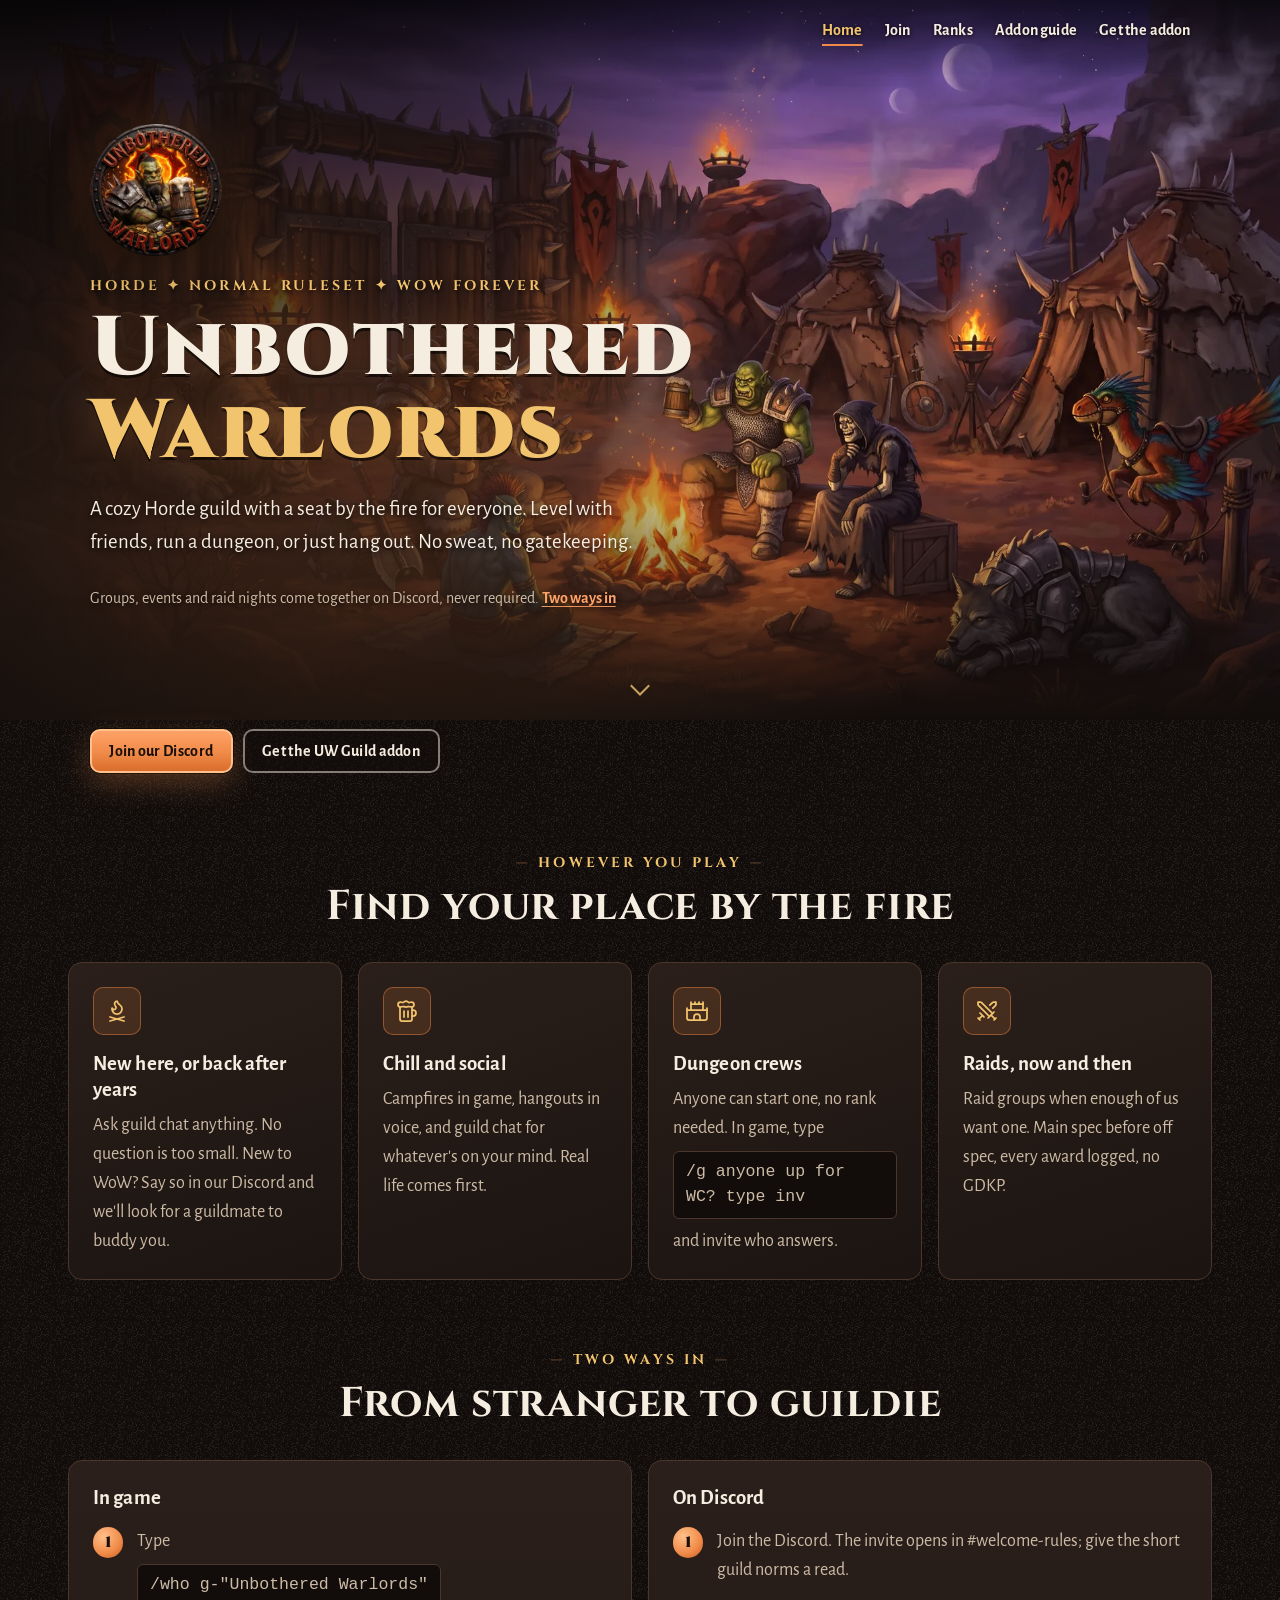
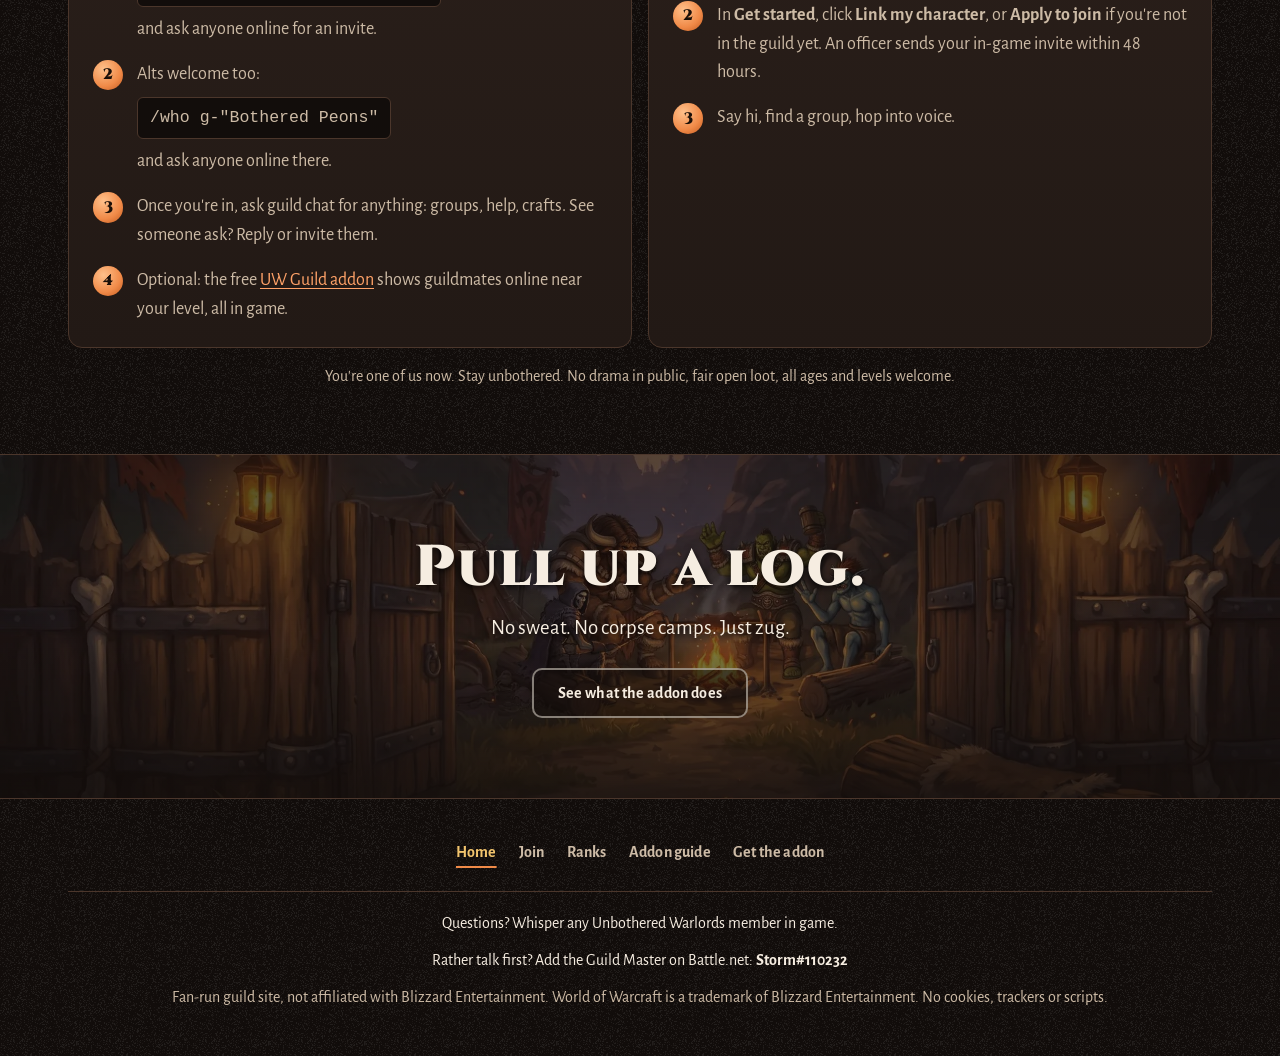
==== commit 96266dbe: "Site for the running build" ====
--- a/index.html
+++ b/index.html
@@ -51,7 +51,7 @@
     <p class="eyebrow"><span class="nowrap">Horde</span> <span aria-hidden="true">✦</span> <span class="nowrap">Normal ruleset</span> <span aria-hidden="true">✦</span> <span class="nowrap">WoW Forever</span></p>
     <h1>Unbothered <span>Warlords</span></h1>
     <p class="lead">A cozy Horde guild with a seat by the fire for everyone. Level with friends, run a dungeon, or just hang out. No sweat, no gatekeeping.</p>
-    <p class="hero-help">No Discord needed. <a href="#join">Two ways in</a></p>
+    <p class="hero-help">Groups, events and raid nights come together on Discord, never required. <a href="#join">Two ways in</a></p>
   </div>
   <a class="scroll-cue" href="#why" aria-label="Why join"><span aria-hidden="true"></span></a>
 </header>
@@ -97,8 +97,8 @@
   <section class="section" id="join" aria-labelledby="join-h">
     <p class="kicker">Two ways in</p>
     <h2 id="join-h">From stranger to guildie</h2>
-    <!-- Two equal ways in, in game first: most members never join Discord (design pass, 13 Nov 2026). Each has its
-         own anchor for officers to link. -->
+    <!-- Two ways in, in game first: Discord is never required, but highly encouraged (Louis, 22 Nov 2026 22:17). Each
+         has its own anchor for officers to link. -->
     <div class="ways">
       <article class="way" id="in-game" aria-labelledby="in-game-h">
         <h3 id="in-game-h">In game</h3>
--- a/style.css
+++ b/style.css
@@ -538,6 +538,7 @@
 .join-card span { color: var(--muted); }
 .join-card:hover, .join-card:focus-visible { border-color: var(--ember); }
 .join-main { background: linear-gradient(180deg, var(--ember-200), var(--ember) 55%, var(--ember-600)); border-color: var(--ember); }
+.join-solo { max-width: 28rem; margin-inline: auto; grid-template-columns: 1fr; }
 .join-main strong, .join-main span { color: var(--ember-ink); }
 .join-who h2 { font-size: var(--fs-h3); margin-bottom: var(--s-2); }
 .join-cmds { list-style: none; padding: 0; margin: 0; }
@@ -601,6 +602,8 @@
 .sim-st-b_level_mail { background-image: url(img/sim/p_level.webp); }
 #sim-b_play_call:checked ~ .sim-view .sim-st-b_play_call { visibility: visible; } #sim-b_play_call:checked ~ .sim-under .sim-u-b_play_call { display: block; }
 .sim-st-b_play_call { background-image: url(img/sim/p_play.webp); }
+#sim-b_play_enchant:checked ~ .sim-view .sim-st-b_play_enchant { visibility: visible; } #sim-b_play_enchant:checked ~ .sim-under .sim-u-b_play_enchant { display: block; }
+.sim-st-b_play_enchant { background-image: url(img/sim/p_play.webp); }
 #sim-b_play_near:checked ~ .sim-view .sim-st-b_play_near { visibility: visible; } #sim-b_play_near:checked ~ .sim-under .sim-u-b_play_near { display: block; }
 .sim-st-b_play_near { background-image: url(img/sim/p_play.webp); }
 #sim-b_play_prep:checked ~ .sim-view .sim-st-b_play_prep { visibility: visible; } #sim-b_play_prep:checked ~ .sim-under .sim-u-b_play_prep { display: block; }
@@ -665,8 +668,12 @@
 .sim-st-o_level_mail { background-image: url(img/sim/p_level.webp); }
 #sim-o_level_space:checked ~ .sim-view .sim-st-o_level_space { visibility: visible; } #sim-o_level_space:checked ~ .sim-under .sim-u-o_level_space { display: block; }
 .sim-st-o_level_space { background-image: url(img/sim/p_level.webp); }
+#sim-o_play_alts:checked ~ .sim-view .sim-st-o_play_alts { visibility: visible; } #sim-o_play_alts:checked ~ .sim-under .sim-u-o_play_alts { display: block; }
+.sim-st-o_play_alts { background-image: url(img/sim/p_play.webp); }
 #sim-o_play_call:checked ~ .sim-view .sim-st-o_play_call { visibility: visible; } #sim-o_play_call:checked ~ .sim-under .sim-u-o_play_call { display: block; }
 .sim-st-o_play_call { background-image: url(img/sim/p_play.webp); }
+#sim-o_play_enchant:checked ~ .sim-view .sim-st-o_play_enchant { visibility: visible; } #sim-o_play_enchant:checked ~ .sim-under .sim-u-o_play_enchant { display: block; }
+.sim-st-o_play_enchant { background-image: url(img/sim/p_play.webp); }
 #sim-o_play_meet:checked ~ .sim-view .sim-st-o_play_meet { visibility: visible; } #sim-o_play_meet:checked ~ .sim-under .sim-u-o_play_meet { display: block; }
 .sim-st-o_play_meet { background-image: url(img/sim/p_play.webp); }
 #sim-o_play_near:checked ~ .sim-view .sim-st-o_play_near { visibility: visible; } #sim-o_play_near:checked ~ .sim-under .sim-u-o_play_near { display: block; }
@@ -719,6 +726,8 @@
 .sim-st-t_level_mail { background-image: url(img/sim/p_level.webp); }
 #sim-t_level_space:checked ~ .sim-view .sim-st-t_level_space { visibility: visible; } #sim-t_level_space:checked ~ .sim-under .sim-u-t_level_space { display: block; }
 .sim-st-t_level_space { background-image: url(img/sim/p_level.webp); }
+#sim-t_play_alts:checked ~ .sim-view .sim-st-t_play_alts { visibility: visible; } #sim-t_play_alts:checked ~ .sim-under .sim-u-t_play_alts { display: block; }
+.sim-st-t_play_alts { background-image: url(img/sim/p_play.webp); }
 #sim-t_start_gear:checked ~ .sim-view .sim-st-t_start_gear { visibility: visible; } #sim-t_start_gear:checked ~ .sim-under .sim-u-t_start_gear { display: block; }
 .sim-st-t_start_gear { background-image: url(img/sim/p_start.webp); }
 #sim-u_addons_kit_Fix_my_kit:checked ~ .sim-view .sim-st-u_addons_kit_Fix_my_kit { visibility: visible; } #sim-u_addons_kit_Fix_my_kit:checked ~ .sim-under .sim-u-u_addons_kit_Fix_my_kit { display: block; }
@@ -733,6 +742,8 @@
 .sim-st-u_addons_report_Version { background-image: url(img/sim/p_addons.webp); }
 #sim-u_addons_view_Compass:checked ~ .sim-view .sim-st-u_addons_view_Compass { visibility: visible; } #sim-u_addons_view_Compass:checked ~ .sim-under .sim-u-u_addons_view_Compass { display: block; }
 .sim-st-u_addons_view_Compass { background-image: url(img/sim/p_addons.webp); }
+#sim-u_play_enchant_Hide_the_button:checked ~ .sim-view .sim-st-u_play_enchant_Hide_the_button { visibility: visible; } #sim-u_play_enchant_Hide_the_button:checked ~ .sim-under .sim-u-u_play_enchant_Hide_the_button { display: block; }
+.sim-st-u_play_enchant_Hide_the_button { background-image: url(img/sim/p_play.webp); }
 #sim-u_play_meet_Clear_it:checked ~ .sim-view .sim-st-u_play_meet_Clear_it { visibility: visible; } #sim-u_play_meet_Clear_it:checked ~ .sim-under .sim-u-u_play_meet_Clear_it { display: block; }
 .sim-st-u_play_meet_Clear_it { background-image: url(img/sim/p_play.webp); }
 #sim-u_play_prep_Razorfen_Kraul:checked ~ .sim-view .sim-st-u_play_prep_Razorfen_Kraul { visibility: visible; } #sim-u_play_prep_Razorfen_Kraul:checked ~ .sim-under .sim-u-u_play_prep_Razorfen_Kraul { display: block; }
@@ -759,9 +770,9 @@
 .sim-h13 { left: 27.13%; top: 28.39%; width: 69.21%; height: 5.74%; }
 .sim-h14 { left: 92.38%; top: 35.21%; width: 3.46%; height: 3.68%; }
 .sim-h15 { left: 27.13%; top: 34.13%; width: 69.21%; height: 5.74%; }
-.sim-h16 { left: 81.3%; top: 41.28%; width: 14.43%; height: 3.03%; }
+.sim-h16 { left: 87.6%; top: 41.28%; width: 8.13%; height: 3.03%; }
 .sim-h17 { left: 27.13%; top: 39.98%; width: 69.21%; height: 5.74%; }
-.sim-h18 { left: 78.46%; top: 53.09%; width: 17.28%; height: 3.03%; }
+.sim-h18 { left: 86.48%; top: 53.09%; width: 9.25%; height: 3.03%; }
 .sim-h19 { left: 27.13%; top: 51.68%; width: 69.21%; height: 5.74%; }
 .sim-h20 { left: 27.13%; top: 57.42%; width: 69.21%; height: 5.74%; }
 .sim-h21 { left: 88.11%; top: 30.55%; width: 7.72%; height: 3.03%; }
@@ -772,9 +783,9 @@
 .sim-h26 { left: 27.13%; top: 40.74%; width: 69.21%; height: 5.74%; }
 .sim-h27 { left: 92.38%; top: 47.56%; width: 3.46%; height: 3.68%; }
 .sim-h28 { left: 27.13%; top: 46.48%; width: 69.21%; height: 5.74%; }
-.sim-h29 { left: 81.3%; top: 53.63%; width: 14.43%; height: 3.03%; }
+.sim-h29 { left: 87.6%; top: 53.63%; width: 8.13%; height: 3.03%; }
 .sim-h30 { left: 27.13%; top: 52.33%; width: 69.21%; height: 5.74%; }
-.sim-h31 { left: 78.46%; top: 59.48%; width: 17.28%; height: 3.03%; }
+.sim-h31 { left: 86.48%; top: 59.48%; width: 9.25%; height: 3.03%; }
 .sim-h32 { left: 27.13%; top: 58.07%; width: 69.21%; height: 5.74%; }
 .sim-h33 { left: 27.13%; top: 63.92%; width: 69.21%; height: 5.74%; }
 .sim-h34 { left: 83.64%; top: 27.74%; width: 12.2%; height: 3.03%; }
@@ -783,13 +794,13 @@
 .sim-h37 { left: 27.13%; top: 32.18%; width: 69.21%; height: 5.74%; }
 .sim-h38 { left: 92.38%; top: 39%; width: 3.46%; height: 3.68%; }
 .sim-h39 { left: 27.13%; top: 37.92%; width: 69.21%; height: 5.74%; }
-.sim-h40 { left: 81.3%; top: 45.18%; width: 14.43%; height: 3.03%; }
+.sim-h40 { left: 87.6%; top: 45.18%; width: 8.13%; height: 3.03%; }
 .sim-h41 { left: 27.13%; top: 43.77%; width: 69.21%; height: 5.74%; }
-.sim-h42 { left: 78.46%; top: 50.92%; width: 17.28%; height: 3.03%; }
+.sim-h42 { left: 86.48%; top: 50.92%; width: 9.25%; height: 3.03%; }
 .sim-h43 { left: 27.13%; top: 49.51%; width: 69.21%; height: 5.74%; }
 .sim-h44 { left: 27.13%; top: 55.36%; width: 69.21%; height: 5.74%; }
 .sim-h45 { left: 79.78%; top: 34.13%; width: 3.46%; height: 3.68%; }
-.sim-h46 { left: 78.46%; top: 47.13%; width: 17.28%; height: 3.03%; }
+.sim-h46 { left: 86.48%; top: 47.13%; width: 9.25%; height: 3.03%; }
 .sim-h47 { left: 27.13%; top: 45.72%; width: 69.21%; height: 5.74%; }
 .sim-h48 { left: 27.13%; top: 61.76%; width: 69.21%; height: 5.74%; }
 .sim-h49 { left: 85.16%; top: 12.24%; width: 10.57%; height: 3.36%; }
@@ -872,278 +883,294 @@
 .sim-h126 { left: 75.3%; top: 52.87%; width: 16.16%; height: 3.03%; }
 .sim-h127 { left: 92.38%; top: 52.55%; width: 3.46%; height: 3.68%; }
 .sim-h128 { left: 95.53%; top: 1.41%; width: 3.46%; height: 3.68%; }
-.sim-h129 { left: 82.32%; top: 26.65%; width: 13.41%; height: 3.03%; }
-.sim-h130 { left: 27.13%; top: 25.35%; width: 69.21%; height: 5.74%; }
-.sim-h131 { left: 76.63%; top: 32.5%; width: 19.11%; height: 3.03%; }
-.sim-h132 { left: 27.13%; top: 31.09%; width: 69.21%; height: 5.74%; }
-.sim-h133 { left: 27.13%; top: 36.94%; width: 69.21%; height: 5.74%; }
-.sim-h134 { left: 27.13%; top: 42.69%; width: 69.21%; height: 5.74%; }
-.sim-h135 { left: 78.25%; top: 12.24%; width: 17.58%; height: 3.36%; }
-.sim-h136 { left: 82.32%; top: 18.2%; width: 13.41%; height: 3.03%; }
-.sim-h137 { left: 76.63%; top: 23.94%; width: 19.11%; height: 3.03%; }
-.sim-h138 { left: 79.88%; top: 12.24%; width: 15.85%; height: 3.36%; }
-.sim-h139 { left: 27.13%; top: 22.75%; width: 69.21%; height: 5.74%; }
-.sim-h140 { left: 76.63%; top: 30.66%; width: 19.11%; height: 3.03%; }
-.sim-h141 { left: 27.13%; top: 29.25%; width: 69.21%; height: 5.74%; }
-.sim-h142 { left: 82.32%; top: 36.4%; width: 13.41%; height: 3.03%; }
-.sim-h143 { left: 27.13%; top: 35.1%; width: 69.21%; height: 5.74%; }
-.sim-h144 { left: 75.81%; top: 42.25%; width: 15.75%; height: 3.03%; }
-.sim-h145 { left: 92.38%; top: 41.93%; width: 3.46%; height: 3.68%; }
-.sim-h146 { left: 27.13%; top: 40.85%; width: 69.21%; height: 5.74%; }
-.sim-h147 { left: 82.32%; top: 42.36%; width: 13.41%; height: 3.03%; }
-.sim-h148 { left: 27.13%; top: 41.06%; width: 69.21%; height: 5.74%; }
-.sim-h149 { left: 75.81%; top: 48.21%; width: 15.75%; height: 3.03%; }
-.sim-h150 { left: 92.38%; top: 47.89%; width: 3.46%; height: 3.68%; }
-.sim-h151 { left: 27.13%; top: 46.8%; width: 69.21%; height: 5.74%; }
-.sim-h152 { left: 78.46%; top: 62.3%; width: 17.28%; height: 3.03%; }
-.sim-h153 { left: 27.13%; top: 61%; width: 69.21%; height: 5.74%; }
-.sim-h154 { left: 27.13%; top: 66.74%; width: 69.21%; height: 5.74%; }
-.sim-h155 { left: 88.11%; top: 38.24%; width: 7.72%; height: 3.03%; }
-.sim-h156 { left: 83.64%; top: 44.1%; width: 12.2%; height: 3.03%; }
-.sim-h157 { left: 87.09%; top: 49.84%; width: 8.74%; height: 3.03%; }
-.sim-h158 { left: 27.13%; top: 48.54%; width: 69.21%; height: 5.74%; }
-.sim-h159 { left: 92.38%; top: 55.36%; width: 3.46%; height: 3.68%; }
-.sim-h160 { left: 27.13%; top: 54.28%; width: 69.21%; height: 5.74%; }
-.sim-h161 { left: 81.3%; top: 61.43%; width: 14.43%; height: 3.03%; }
-.sim-h162 { left: 27.13%; top: 60.02%; width: 69.21%; height: 5.74%; }
-.sim-h163 { left: 78.46%; top: 67.17%; width: 17.28%; height: 3.03%; }
-.sim-h164 { left: 27.13%; top: 65.87%; width: 69.21%; height: 5.74%; }
-.sim-h165 { left: 27.13%; top: 71.61%; width: 69.21%; height: 5.74%; }
-.sim-h166 { left: 33.74%; top: 22.54%; width: 11.18%; height: 3.03%; }
-.sim-h167 { left: 45.73%; top: 22.54%; width: 16.16%; height: 3.03%; }
-.sim-h168 { left: 83.64%; top: 37.7%; width: 12.2%; height: 3.03%; }
-.sim-h169 { left: 27.13%; top: 36.29%; width: 69.21%; height: 5.74%; }
-.sim-h170 { left: 87.09%; top: 43.45%; width: 8.74%; height: 3.03%; }
-.sim-h171 { left: 27.13%; top: 42.04%; width: 69.21%; height: 5.74%; }
-.sim-h172 { left: 92.38%; top: 48.97%; width: 3.46%; height: 3.68%; }
-.sim-h173 { left: 27.13%; top: 47.89%; width: 69.21%; height: 5.74%; }
-.sim-h174 { left: 81.3%; top: 55.04%; width: 14.43%; height: 3.03%; }
-.sim-h175 { left: 27.13%; top: 53.63%; width: 69.21%; height: 5.74%; }
-.sim-h176 { left: 78.46%; top: 60.78%; width: 17.28%; height: 3.03%; }
-.sim-h177 { left: 27.13%; top: 59.48%; width: 69.21%; height: 5.74%; }
-.sim-h178 { left: 27.13%; top: 65.22%; width: 69.21%; height: 5.74%; }
-.sim-h179 { left: 33.74%; top: 28.39%; width: 16.57%; height: 3.03%; }
-.sim-h180 { left: 87.09%; top: 39%; width: 8.74%; height: 3.03%; }
-.sim-h181 { left: 27.13%; top: 37.7%; width: 69.21%; height: 5.74%; }
-.sim-h182 { left: 92.38%; top: 44.53%; width: 3.46%; height: 3.68%; }
-.sim-h183 { left: 27.13%; top: 43.45%; width: 69.21%; height: 5.74%; }
-.sim-h184 { left: 81.3%; top: 50.6%; width: 14.43%; height: 3.03%; }
-.sim-h185 { left: 27.13%; top: 49.3%; width: 69.21%; height: 5.74%; }
-.sim-h186 { left: 78.46%; top: 56.45%; width: 17.28%; height: 3.03%; }
-.sim-h187 { left: 27.13%; top: 55.04%; width: 69.21%; height: 5.74%; }
-.sim-h188 { left: 27.13%; top: 60.78%; width: 69.21%; height: 5.74%; }
-.sim-h189 { left: 92.38%; top: 45.18%; width: 3.46%; height: 3.68%; }
-.sim-h190 { left: 27.13%; top: 44.1%; width: 69.21%; height: 5.74%; }
-.sim-h191 { left: 81.3%; top: 51.25%; width: 14.43%; height: 3.03%; }
-.sim-h192 { left: 27.13%; top: 49.84%; width: 69.21%; height: 5.74%; }
-.sim-h193 { left: 78.46%; top: 56.99%; width: 17.28%; height: 3.03%; }
-.sim-h194 { left: 27.13%; top: 55.69%; width: 69.21%; height: 5.74%; }
-.sim-h195 { left: 27.13%; top: 61.43%; width: 69.21%; height: 5.74%; }
-.sim-h196 { left: 33.74%; top: 39.98%; width: 9.86%; height: 3.03%; }
-.sim-h197 { left: 44.51%; top: 39.98%; width: 9.25%; height: 3.03%; }
-.sim-h198 { left: 81.81%; top: 12.24%; width: 14.02%; height: 3.03%; }
-.sim-h199 { left: 27.13%; top: 11.05%; width: 69.21%; height: 5.53%; }
-.sim-h200 { left: 88.11%; top: 17.66%; width: 7.72%; height: 3.03%; }
-.sim-h201 { left: 27.13%; top: 16.47%; width: 69.21%; height: 5.53%; }
-.sim-h202 { left: 83.64%; top: 23.19%; width: 12.2%; height: 3.03%; }
-.sim-h203 { left: 27.13%; top: 21.99%; width: 69.21%; height: 5.53%; }
-.sim-h204 { left: 87.09%; top: 28.71%; width: 8.74%; height: 3.03%; }
-.sim-h205 { left: 27.13%; top: 27.41%; width: 69.21%; height: 5.53%; }
-.sim-h206 { left: 27.13%; top: 32.94%; width: 69.21%; height: 5.53%; }
-.sim-h207 { left: 81.3%; top: 61.54%; width: 14.43%; height: 3.03%; }
-.sim-h208 { left: 27.13%; top: 60.35%; width: 69.21%; height: 5.53%; }
-.sim-h209 { left: 78.46%; top: 67.06%; width: 17.28%; height: 3.03%; }
-.sim-h210 { left: 27.13%; top: 65.87%; width: 69.21%; height: 5.53%; }
-.sim-h211 { left: 27.13%; top: 71.29%; width: 69.21%; height: 5.53%; }
-.sim-h212 { left: 81.3%; top: 39.65%; width: 14.43%; height: 3.03%; }
-.sim-h213 { left: 27.13%; top: 38.46%; width: 69.21%; height: 5.53%; }
-.sim-h214 { left: 78.46%; top: 45.18%; width: 17.28%; height: 3.03%; }
-.sim-h215 { left: 27.13%; top: 43.88%; width: 69.21%; height: 5.53%; }
-.sim-h216 { left: 27.13%; top: 71.61%; width: 69.21%; height: 5.53%; }
-.sim-h217 { left: 33.74%; top: 61.54%; width: 10.26%; height: 3.03%; }
-.sim-h218 { left: 83.23%; top: 71.83%; width: 12.6%; height: 3.03%; }
-.sim-h219 { left: 27.13%; top: 70.42%; width: 69.21%; height: 5.74%; }
-.sim-h220 { left: 85.16%; top: 12.03%; width: 10.57%; height: 3.36%; }
-.sim-h221 { left: 74.49%; top: 17.66%; width: 16.97%; height: 3.03%; }
-.sim-h222 { left: 92.38%; top: 17.44%; width: 3.46%; height: 3.68%; }
-.sim-h223 { left: 80.08%; top: 40.85%; width: 11.48%; height: 3.03%; }
-.sim-h224 { left: 92.38%; top: 40.52%; width: 3.46%; height: 3.68%; }
-.sim-h225 { left: 27.13%; top: 39.65%; width: 69.21%; height: 5.53%; }
-.sim-h226 { left: 80.08%; top: 46.37%; width: 15.75%; height: 3.03%; }
-.sim-h227 { left: 27.13%; top: 45.18%; width: 69.21%; height: 5.53%; }
-.sim-h228 { left: 84.45%; top: 51.79%; width: 11.28%; height: 3.03%; }
-.sim-h229 { left: 27.13%; top: 50.6%; width: 69.21%; height: 5.53%; }
-.sim-h230 { left: 89.53%; top: 57.31%; width: 6.3%; height: 3.03%; }
-.sim-h231 { left: 27.13%; top: 56.12%; width: 69.21%; height: 5.53%; }
-.sim-h232 { left: 84.76%; top: 62.84%; width: 6.71%; height: 3.03%; }
-.sim-h233 { left: 92.38%; top: 62.51%; width: 3.46%; height: 3.68%; }
-.sim-h234 { left: 27.13%; top: 61.54%; width: 69.21%; height: 5.53%; }
-.sim-h235 { left: 88.52%; top: 68.26%; width: 7.32%; height: 3.03%; }
-.sim-h236 { left: 27.13%; top: 67.06%; width: 69.21%; height: 5.53%; }
-.sim-h237 { left: 83.23%; top: 73.78%; width: 12.6%; height: 3.03%; }
-.sim-h238 { left: 27.13%; top: 72.59%; width: 69.21%; height: 5.53%; }
-.sim-h239 { left: 83.23%; top: 58.72%; width: 12.6%; height: 3.03%; }
-.sim-h240 { left: 27.13%; top: 57.31%; width: 69.21%; height: 5.74%; }
-.sim-h241 { left: 80.08%; top: 45.29%; width: 15.75%; height: 3.03%; }
-.sim-h242 { left: 27.13%; top: 43.88%; width: 69.21%; height: 5.74%; }
-.sim-h243 { left: 84.45%; top: 51.03%; width: 11.28%; height: 3.03%; }
-.sim-h244 { left: 27.13%; top: 49.73%; width: 69.21%; height: 5.74%; }
-.sim-h245 { left: 89.53%; top: 56.88%; width: 6.3%; height: 3.03%; }
-.sim-h246 { left: 27.13%; top: 55.47%; width: 69.21%; height: 5.74%; }
-.sim-h247 { left: 84.76%; top: 62.62%; width: 6.71%; height: 3.03%; }
-.sim-h248 { left: 92.38%; top: 62.3%; width: 3.46%; height: 3.68%; }
-.sim-h249 { left: 27.13%; top: 61.32%; width: 69.21%; height: 5.74%; }
-.sim-h250 { left: 88.52%; top: 68.47%; width: 7.32%; height: 3.03%; }
-.sim-h251 { left: 27.13%; top: 67.06%; width: 69.21%; height: 5.74%; }
-.sim-h252 { left: 83.23%; top: 74.21%; width: 12.6%; height: 3.03%; }
-.sim-h253 { left: 27.13%; top: 72.91%; width: 69.21%; height: 5.74%; }
-.sim-h254 { left: 89.53%; top: 56.55%; width: 6.3%; height: 3.03%; }
-.sim-h255 { left: 27.13%; top: 55.15%; width: 69.21%; height: 5.74%; }
-.sim-h256 { left: 84.76%; top: 62.3%; width: 6.71%; height: 3.03%; }
-.sim-h257 { left: 92.38%; top: 62.08%; width: 3.46%; height: 3.68%; }
-.sim-h258 { left: 88.52%; top: 68.15%; width: 7.32%; height: 3.03%; }
-.sim-h259 { left: 83.23%; top: 73.89%; width: 12.6%; height: 3.03%; }
-.sim-h260 { left: 27.13%; top: 72.59%; width: 69.21%; height: 5.74%; }
-.sim-h261 { left: 84.76%; top: 56.45%; width: 6.71%; height: 3.03%; }
-.sim-h262 { left: 92.38%; top: 56.12%; width: 3.46%; height: 3.68%; }
-.sim-h263 { left: 88.52%; top: 62.19%; width: 7.32%; height: 3.03%; }
-.sim-h264 { left: 83.23%; top: 68.04%; width: 12.6%; height: 3.03%; }
-.sim-h265 { left: 27.13%; top: 66.63%; width: 69.21%; height: 5.74%; }
-.sim-h266 { left: 84.45%; top: 50.81%; width: 11.28%; height: 3.03%; }
-.sim-h267 { left: 27.13%; top: 49.4%; width: 69.21%; height: 5.74%; }
-.sim-h268 { left: 88.52%; top: 66.31%; width: 7.32%; height: 3.03%; }
-.sim-h269 { left: 27.13%; top: 64.9%; width: 69.21%; height: 5.74%; }
-.sim-h270 { left: 83.23%; top: 72.05%; width: 12.6%; height: 3.03%; }
-.sim-h271 { left: 27.13%; top: 70.75%; width: 69.21%; height: 5.74%; }
-.sim-h272 { left: 74.49%; top: 22.54%; width: 16.97%; height: 3.03%; }
-.sim-h273 { left: 92.38%; top: 22.32%; width: 3.46%; height: 3.68%; }
-.sim-h274 { left: 27.13%; top: 21.24%; width: 69.21%; height: 5.74%; }
-.sim-h275 { left: 80.08%; top: 28.39%; width: 11.48%; height: 3.03%; }
-.sim-h276 { left: 92.38%; top: 28.06%; width: 3.46%; height: 3.68%; }
-.sim-h277 { left: 27.13%; top: 26.98%; width: 69.21%; height: 5.74%; }
-.sim-h278 { left: 80.08%; top: 34.13%; width: 15.75%; height: 3.03%; }
-.sim-h279 { left: 84.45%; top: 39.98%; width: 11.28%; height: 3.03%; }
-.sim-h280 { left: 89.53%; top: 45.72%; width: 6.3%; height: 3.03%; }
-.sim-h281 { left: 84.76%; top: 51.57%; width: 6.71%; height: 3.03%; }
-.sim-h282 { left: 92.38%; top: 51.25%; width: 3.46%; height: 3.68%; }
-.sim-h283 { left: 88.52%; top: 57.31%; width: 7.32%; height: 3.03%; }
-.sim-h284 { left: 83.23%; top: 63.16%; width: 12.6%; height: 3.03%; }
-.sim-h285 { left: 75.81%; top: 12.24%; width: 15.75%; height: 3.03%; }
-.sim-h286 { left: 92.38%; top: 11.92%; width: 3.46%; height: 3.68%; }
-.sim-h287 { left: 92.38%; top: 22.86%; width: 3.46%; height: 3.68%; }
-.sim-h288 { left: 92.38%; top: 28.39%; width: 3.46%; height: 3.68%; }
-.sim-h289 { left: 92.38%; top: 51.57%; width: 3.46%; height: 3.68%; }
-.sim-h290 { left: 76.73%; top: 57.31%; width: 14.74%; height: 3.03%; }
-.sim-h291 { left: 75.3%; top: 68.26%; width: 16.16%; height: 3.03%; }
-.sim-h292 { left: 92.38%; top: 68.04%; width: 3.46%; height: 3.68%; }
-.sim-h293 { left: 92.38%; top: 73.46%; width: 3.46%; height: 3.68%; }
-.sim-h294 { left: 92.38%; top: 46.05%; width: 3.46%; height: 3.68%; }
-.sim-h295 { left: 75.3%; top: 68.47%; width: 16.16%; height: 3.03%; }
-.sim-h296 { left: 92.38%; top: 68.15%; width: 3.46%; height: 3.68%; }
-.sim-h297 { left: 92.38%; top: 73.89%; width: 3.46%; height: 3.68%; }
-.sim-h298 { left: 75.81%; top: 12.03%; width: 15.75%; height: 3.03%; }
-.sim-h299 { left: 92.38%; top: 11.81%; width: 3.46%; height: 3.68%; }
-.sim-h300 { left: 27.13%; top: 11.05%; width: 69.21%; height: 5.2%; }
-.sim-h301 { left: 92.38%; top: 16.9%; width: 3.46%; height: 3.68%; }
-.sim-h302 { left: 27.13%; top: 16.14%; width: 69.21%; height: 5.2%; }
-.sim-h303 { left: 92.38%; top: 22.1%; width: 3.46%; height: 3.68%; }
-.sim-h304 { left: 27.13%; top: 21.34%; width: 69.21%; height: 5.2%; }
-.sim-h305 { left: 92.38%; top: 27.3%; width: 3.46%; height: 3.68%; }
-.sim-h306 { left: 27.13%; top: 26.54%; width: 69.21%; height: 5.2%; }
-.sim-h307 { left: 92.38%; top: 32.5%; width: 3.46%; height: 3.68%; }
-.sim-h308 { left: 27.13%; top: 31.74%; width: 69.21%; height: 5.2%; }
-.sim-h309 { left: 76.73%; top: 37.92%; width: 14.74%; height: 3.03%; }
-.sim-h310 { left: 92.38%; top: 37.7%; width: 3.46%; height: 3.68%; }
-.sim-h311 { left: 27.13%; top: 36.94%; width: 69.21%; height: 5.2%; }
-.sim-h312 { left: 92.38%; top: 42.8%; width: 3.46%; height: 3.68%; }
-.sim-h313 { left: 27.13%; top: 42.04%; width: 69.21%; height: 5.2%; }
-.sim-h314 { left: 75.3%; top: 48.32%; width: 16.16%; height: 3.03%; }
-.sim-h315 { left: 92.38%; top: 48%; width: 3.46%; height: 3.68%; }
-.sim-h316 { left: 27.13%; top: 47.24%; width: 69.21%; height: 5.2%; }
-.sim-h317 { left: 92.38%; top: 53.2%; width: 3.46%; height: 3.68%; }
-.sim-h318 { left: 27.13%; top: 52.44%; width: 69.21%; height: 5.2%; }
-.sim-h319 { left: 92.38%; top: 36.73%; width: 3.46%; height: 3.68%; }
-.sim-h320 { left: 27.13%; top: 35.97%; width: 69.21%; height: 5.2%; }
-.sim-h321 { left: 27.13%; top: 41.17%; width: 69.21%; height: 5.2%; }
-.sim-h322 { left: 92.38%; top: 47.13%; width: 3.46%; height: 3.68%; }
-.sim-h323 { left: 27.13%; top: 46.37%; width: 69.21%; height: 5.2%; }
-.sim-h324 { left: 92.38%; top: 52.33%; width: 3.46%; height: 3.68%; }
-.sim-h325 { left: 27.13%; top: 51.57%; width: 69.21%; height: 5.2%; }
-.sim-h326 { left: 76.73%; top: 57.75%; width: 14.74%; height: 3.03%; }
-.sim-h327 { left: 92.38%; top: 57.42%; width: 3.46%; height: 3.68%; }
-.sim-h328 { left: 27.13%; top: 56.66%; width: 69.21%; height: 5.2%; }
-.sim-h329 { left: 92.38%; top: 62.62%; width: 3.46%; height: 3.68%; }
-.sim-h330 { left: 27.13%; top: 61.86%; width: 69.21%; height: 5.2%; }
-.sim-h331 { left: 75.3%; top: 68.15%; width: 16.16%; height: 3.03%; }
-.sim-h332 { left: 92.38%; top: 67.82%; width: 3.46%; height: 3.68%; }
-.sim-h333 { left: 27.13%; top: 67.06%; width: 69.21%; height: 5.2%; }
-.sim-h334 { left: 92.38%; top: 73.02%; width: 3.46%; height: 3.68%; }
-.sim-h335 { left: 27.13%; top: 72.26%; width: 69.21%; height: 5.2%; }
-.sim-h336 { left: 75.3%; top: 66.31%; width: 16.16%; height: 3.03%; }
-.sim-h337 { left: 92.38%; top: 65.98%; width: 3.46%; height: 3.68%; }
-.sim-h338 { left: 92.38%; top: 71.83%; width: 3.46%; height: 3.68%; }
-.sim-h339 { left: 92.38%; top: 44.96%; width: 3.46%; height: 3.68%; }
-.sim-h340 { left: 92.38%; top: 50.81%; width: 3.46%; height: 3.68%; }
-.sim-h341 { left: 76.73%; top: 56.88%; width: 14.74%; height: 3.03%; }
-.sim-h342 { left: 92.38%; top: 56.55%; width: 3.46%; height: 3.68%; }
-.sim-h343 { left: 76.63%; top: 33.26%; width: 19.11%; height: 3.03%; }
-.sim-h344 { left: 27.13%; top: 31.85%; width: 69.21%; height: 5.74%; }
-.sim-h345 { left: 33.74%; top: 39.98%; width: 9.25%; height: 3.03%; }
-.sim-h346 { left: 82.32%; top: 27.41%; width: 13.41%; height: 3.03%; }
-.sim-h347 { left: 27.13%; top: 26.11%; width: 69.21%; height: 5.74%; }
-.sim-h348 { left: 27.13%; top: 47.24%; width: 69.21%; height: 5.74%; }
-.sim-h349 { left: 27.13%; top: 53.09%; width: 69.21%; height: 5.74%; }
-.sim-h350 { left: 33.74%; top: 34.13%; width: 18.19%; height: 3.03%; }
-.sim-h351 { left: 52.74%; top: 34.13%; width: 15.55%; height: 3.03%; }
-.sim-h352 { left: 27.13%; top: 29.9%; width: 69.21%; height: 5.74%; }
-.sim-h353 { left: 75.81%; top: 51.57%; width: 15.75%; height: 3.03%; }
-.sim-h354 { left: 76.63%; top: 39.98%; width: 19.11%; height: 3.03%; }
-.sim-h355 { left: 82.32%; top: 45.72%; width: 13.41%; height: 3.03%; }
-.sim-h356 { left: 82.32%; top: 55.36%; width: 13.41%; height: 3.03%; }
-.sim-h357 { left: 27.13%; top: 53.95%; width: 69.21%; height: 5.74%; }
-.sim-h358 { left: 75.81%; top: 61.11%; width: 15.75%; height: 3.03%; }
-.sim-h359 { left: 92.38%; top: 60.78%; width: 3.46%; height: 3.68%; }
-.sim-h360 { left: 27.13%; top: 59.8%; width: 69.21%; height: 5.74%; }
-.sim-h361 { left: 33.74%; top: 40.85%; width: 18.19%; height: 3.03%; }
-.sim-h362 { left: 52.74%; top: 40.85%; width: 15.55%; height: 3.03%; }
-.sim-h363 { left: 92.38%; top: 58.4%; width: 3.46%; height: 3.68%; }
-.sim-h364 { left: 81.3%; top: 49.4%; width: 14.43%; height: 3.03%; }
-.sim-h365 { left: 27.13%; top: 48%; width: 69.21%; height: 5.74%; }
-.sim-h366 { left: 78.46%; top: 55.15%; width: 17.28%; height: 3.03%; }
-.sim-h367 { left: 27.13%; top: 53.85%; width: 69.21%; height: 5.74%; }
-.sim-h368 { left: 27.13%; top: 59.59%; width: 69.21%; height: 5.74%; }
-.sim-h369 { left: 80.08%; top: 29.9%; width: 11.48%; height: 3.03%; }
-.sim-h370 { left: 92.38%; top: 29.58%; width: 3.46%; height: 3.68%; }
-.sim-h371 { left: 27.13%; top: 28.49%; width: 69.21%; height: 5.74%; }
-.sim-h372 { left: 80.08%; top: 33.59%; width: 15.75%; height: 3.03%; }
-.sim-h373 { left: 84.45%; top: 39.33%; width: 11.28%; height: 3.03%; }
-.sim-h374 { left: 89.53%; top: 45.18%; width: 6.3%; height: 3.03%; }
-.sim-h375 { left: 84.76%; top: 50.92%; width: 6.71%; height: 3.03%; }
-.sim-h376 { left: 88.52%; top: 56.66%; width: 7.32%; height: 3.03%; }
-.sim-h377 { left: 92.38%; top: 35.43%; width: 3.46%; height: 3.68%; }
-.sim-h378 { left: 92.38%; top: 41.17%; width: 3.46%; height: 3.68%; }
-.sim-h379 { left: 76.73%; top: 47.24%; width: 14.74%; height: 3.03%; }
-.sim-h380 { left: 92.38%; top: 46.91%; width: 3.46%; height: 3.68%; }
-.sim-h381 { left: 92.38%; top: 23.84%; width: 3.46%; height: 3.68%; }
-.sim-h382 { left: 88.11%; top: 34.02%; width: 7.72%; height: 3.03%; }
-.sim-h383 { left: 27.13%; top: 32.61%; width: 69.21%; height: 5.74%; }
-.sim-h384 { left: 83.64%; top: 39.76%; width: 12.2%; height: 3.03%; }
-.sim-h385 { left: 27.13%; top: 38.46%; width: 69.21%; height: 5.74%; }
-.sim-h386 { left: 87.09%; top: 45.61%; width: 8.74%; height: 3.03%; }
-.sim-h387 { left: 27.13%; top: 44.2%; width: 69.21%; height: 5.74%; }
-.sim-h388 { left: 92.38%; top: 51.03%; width: 3.46%; height: 3.68%; }
-.sim-h389 { left: 27.13%; top: 50.05%; width: 69.21%; height: 5.74%; }
-.sim-h390 { left: 81.3%; top: 57.2%; width: 14.43%; height: 3.03%; }
-.sim-h391 { left: 27.13%; top: 55.8%; width: 69.21%; height: 5.74%; }
-.sim-h392 { left: 78.46%; top: 62.95%; width: 17.28%; height: 3.03%; }
-.sim-h393 { left: 27.13%; top: 61.54%; width: 69.21%; height: 5.74%; }
-.sim-h394 { left: 27.13%; top: 67.39%; width: 69.21%; height: 5.74%; }
-.sim-h395 { left: 27.13%; top: 52.11%; width: 69.21%; height: 5.74%; }
-.sim-h396 { left: 81.3%; top: 59.26%; width: 14.43%; height: 3.03%; }
-.sim-h397 { left: 27.13%; top: 57.96%; width: 69.21%; height: 5.74%; }
-.sim-h398 { left: 78.46%; top: 65.11%; width: 17.28%; height: 3.03%; }
-.sim-h399 { left: 27.13%; top: 63.71%; width: 69.21%; height: 5.74%; }
-.sim-h400 { left: 27.13%; top: 69.56%; width: 69.21%; height: 5.74%; }
+.sim-h129 { left: 78.25%; top: 12.24%; width: 17.58%; height: 3.36%; }
+.sim-h130 { left: 82.32%; top: 18.2%; width: 13.41%; height: 3.03%; }
+.sim-h131 { left: 76.63%; top: 23.94%; width: 19.11%; height: 3.03%; }
+.sim-h132 { left: 82.22%; top: 41.28%; width: 13.62%; height: 3.03%; }
+.sim-h133 { left: 82.32%; top: 26.65%; width: 13.41%; height: 3.03%; }
+.sim-h134 { left: 27.13%; top: 25.35%; width: 69.21%; height: 5.74%; }
+.sim-h135 { left: 76.63%; top: 32.5%; width: 19.11%; height: 3.03%; }
+.sim-h136 { left: 27.13%; top: 31.09%; width: 69.21%; height: 5.74%; }
+.sim-h137 { left: 27.13%; top: 36.94%; width: 69.21%; height: 5.74%; }
+.sim-h138 { left: 27.13%; top: 42.69%; width: 69.21%; height: 5.74%; }
+.sim-h139 { left: 82.22%; top: 49.84%; width: 13.62%; height: 3.03%; }
+.sim-h140 { left: 27.13%; top: 48.54%; width: 69.21%; height: 5.74%; }
+.sim-h141 { left: 92.38%; top: 55.36%; width: 3.46%; height: 3.68%; }
+.sim-h142 { left: 27.13%; top: 54.28%; width: 69.21%; height: 5.74%; }
+.sim-h143 { left: 82.22%; top: 47.24%; width: 13.62%; height: 3.03%; }
+.sim-h144 { left: 79.88%; top: 12.24%; width: 15.85%; height: 3.36%; }
+.sim-h145 { left: 27.13%; top: 22.75%; width: 69.21%; height: 5.74%; }
+.sim-h146 { left: 76.63%; top: 30.66%; width: 19.11%; height: 3.03%; }
+.sim-h147 { left: 27.13%; top: 29.25%; width: 69.21%; height: 5.74%; }
+.sim-h148 { left: 82.32%; top: 36.4%; width: 13.41%; height: 3.03%; }
+.sim-h149 { left: 27.13%; top: 35.1%; width: 69.21%; height: 5.74%; }
+.sim-h150 { left: 75.81%; top: 42.25%; width: 15.75%; height: 3.03%; }
+.sim-h151 { left: 92.38%; top: 41.93%; width: 3.46%; height: 3.68%; }
+.sim-h152 { left: 27.13%; top: 40.85%; width: 69.21%; height: 5.74%; }
+.sim-h153 { left: 82.32%; top: 42.36%; width: 13.41%; height: 3.03%; }
+.sim-h154 { left: 27.13%; top: 41.06%; width: 69.21%; height: 5.74%; }
+.sim-h155 { left: 75.81%; top: 48.21%; width: 15.75%; height: 3.03%; }
+.sim-h156 { left: 92.38%; top: 47.89%; width: 3.46%; height: 3.68%; }
+.sim-h157 { left: 27.13%; top: 46.8%; width: 69.21%; height: 5.74%; }
+.sim-h158 { left: 86.48%; top: 62.3%; width: 9.25%; height: 3.03%; }
+.sim-h159 { left: 27.13%; top: 61%; width: 69.21%; height: 5.74%; }
+.sim-h160 { left: 27.13%; top: 66.74%; width: 69.21%; height: 5.74%; }
+.sim-h161 { left: 88.11%; top: 38.24%; width: 7.72%; height: 3.03%; }
+.sim-h162 { left: 83.64%; top: 44.1%; width: 12.2%; height: 3.03%; }
+.sim-h163 { left: 87.09%; top: 49.84%; width: 8.74%; height: 3.03%; }
+.sim-h164 { left: 87.6%; top: 61.43%; width: 8.13%; height: 3.03%; }
+.sim-h165 { left: 27.13%; top: 60.02%; width: 69.21%; height: 5.74%; }
+.sim-h166 { left: 86.48%; top: 67.17%; width: 9.25%; height: 3.03%; }
+.sim-h167 { left: 27.13%; top: 65.87%; width: 69.21%; height: 5.74%; }
+.sim-h168 { left: 27.13%; top: 71.61%; width: 69.21%; height: 5.74%; }
+.sim-h169 { left: 33.74%; top: 22.54%; width: 11.18%; height: 3.03%; }
+.sim-h170 { left: 45.73%; top: 22.54%; width: 16.16%; height: 3.03%; }
+.sim-h171 { left: 83.64%; top: 37.7%; width: 12.2%; height: 3.03%; }
+.sim-h172 { left: 27.13%; top: 36.29%; width: 69.21%; height: 5.74%; }
+.sim-h173 { left: 87.09%; top: 43.45%; width: 8.74%; height: 3.03%; }
+.sim-h174 { left: 27.13%; top: 42.04%; width: 69.21%; height: 5.74%; }
+.sim-h175 { left: 92.38%; top: 48.97%; width: 3.46%; height: 3.68%; }
+.sim-h176 { left: 27.13%; top: 47.89%; width: 69.21%; height: 5.74%; }
+.sim-h177 { left: 87.6%; top: 55.04%; width: 8.13%; height: 3.03%; }
+.sim-h178 { left: 27.13%; top: 53.63%; width: 69.21%; height: 5.74%; }
+.sim-h179 { left: 86.48%; top: 60.78%; width: 9.25%; height: 3.03%; }
+.sim-h180 { left: 27.13%; top: 59.48%; width: 69.21%; height: 5.74%; }
+.sim-h181 { left: 27.13%; top: 65.22%; width: 69.21%; height: 5.74%; }
+.sim-h182 { left: 33.74%; top: 28.39%; width: 16.57%; height: 3.03%; }
+.sim-h183 { left: 87.09%; top: 39%; width: 8.74%; height: 3.03%; }
+.sim-h184 { left: 27.13%; top: 37.7%; width: 69.21%; height: 5.74%; }
+.sim-h185 { left: 92.38%; top: 44.53%; width: 3.46%; height: 3.68%; }
+.sim-h186 { left: 27.13%; top: 43.45%; width: 69.21%; height: 5.74%; }
+.sim-h187 { left: 87.6%; top: 50.6%; width: 8.13%; height: 3.03%; }
+.sim-h188 { left: 27.13%; top: 49.3%; width: 69.21%; height: 5.74%; }
+.sim-h189 { left: 86.48%; top: 56.45%; width: 9.25%; height: 3.03%; }
+.sim-h190 { left: 27.13%; top: 55.04%; width: 69.21%; height: 5.74%; }
+.sim-h191 { left: 27.13%; top: 60.78%; width: 69.21%; height: 5.74%; }
+.sim-h192 { left: 92.38%; top: 45.18%; width: 3.46%; height: 3.68%; }
+.sim-h193 { left: 27.13%; top: 44.1%; width: 69.21%; height: 5.74%; }
+.sim-h194 { left: 87.6%; top: 51.25%; width: 8.13%; height: 3.03%; }
+.sim-h195 { left: 27.13%; top: 49.84%; width: 69.21%; height: 5.74%; }
+.sim-h196 { left: 86.48%; top: 56.99%; width: 9.25%; height: 3.03%; }
+.sim-h197 { left: 27.13%; top: 55.69%; width: 69.21%; height: 5.74%; }
+.sim-h198 { left: 27.13%; top: 61.43%; width: 69.21%; height: 5.74%; }
+.sim-h199 { left: 33.74%; top: 39.98%; width: 9.86%; height: 3.03%; }
+.sim-h200 { left: 44.51%; top: 39.98%; width: 9.25%; height: 3.03%; }
+.sim-h201 { left: 81.81%; top: 12.24%; width: 14.02%; height: 3.03%; }
+.sim-h202 { left: 27.13%; top: 11.05%; width: 69.21%; height: 5.53%; }
+.sim-h203 { left: 88.11%; top: 17.66%; width: 7.72%; height: 3.03%; }
+.sim-h204 { left: 27.13%; top: 16.47%; width: 69.21%; height: 5.53%; }
+.sim-h205 { left: 83.64%; top: 23.19%; width: 12.2%; height: 3.03%; }
+.sim-h206 { left: 27.13%; top: 21.99%; width: 69.21%; height: 5.53%; }
+.sim-h207 { left: 87.09%; top: 28.71%; width: 8.74%; height: 3.03%; }
+.sim-h208 { left: 27.13%; top: 27.41%; width: 69.21%; height: 5.53%; }
+.sim-h209 { left: 27.13%; top: 32.94%; width: 69.21%; height: 5.53%; }
+.sim-h210 { left: 87.6%; top: 61.54%; width: 8.13%; height: 3.03%; }
+.sim-h211 { left: 27.13%; top: 60.35%; width: 69.21%; height: 5.53%; }
+.sim-h212 { left: 86.48%; top: 67.06%; width: 9.25%; height: 3.03%; }
+.sim-h213 { left: 27.13%; top: 65.87%; width: 69.21%; height: 5.53%; }
+.sim-h214 { left: 27.13%; top: 71.29%; width: 69.21%; height: 5.53%; }
+.sim-h215 { left: 81.81%; top: 12.03%; width: 14.02%; height: 3.03%; }
+.sim-h216 { left: 27.13%; top: 11.05%; width: 69.21%; height: 5.2%; }
+.sim-h217 { left: 88.11%; top: 17.23%; width: 7.72%; height: 3.03%; }
+.sim-h218 { left: 27.13%; top: 16.14%; width: 69.21%; height: 5.2%; }
+.sim-h219 { left: 83.64%; top: 22.43%; width: 12.2%; height: 3.03%; }
+.sim-h220 { left: 27.13%; top: 21.34%; width: 69.21%; height: 5.2%; }
+.sim-h221 { left: 87.09%; top: 27.63%; width: 8.74%; height: 3.03%; }
+.sim-h222 { left: 27.13%; top: 26.54%; width: 69.21%; height: 5.2%; }
+.sim-h223 { left: 92.38%; top: 32.5%; width: 3.46%; height: 3.68%; }
+.sim-h224 { left: 27.13%; top: 31.74%; width: 69.21%; height: 5.2%; }
+.sim-h225 { left: 87.6%; top: 37.92%; width: 8.13%; height: 3.03%; }
+.sim-h226 { left: 27.13%; top: 36.94%; width: 69.21%; height: 5.2%; }
+.sim-h227 { left: 86.48%; top: 43.12%; width: 9.25%; height: 3.03%; }
+.sim-h228 { left: 27.13%; top: 42.04%; width: 69.21%; height: 5.2%; }
+.sim-h229 { left: 27.13%; top: 73.78%; width: 69.21%; height: 5.2%; }
+.sim-h230 { left: 33.74%; top: 63.71%; width: 10.26%; height: 3.03%; }
+.sim-h231 { left: 83.23%; top: 71.83%; width: 12.6%; height: 3.03%; }
+.sim-h232 { left: 27.13%; top: 70.42%; width: 69.21%; height: 5.74%; }
+.sim-h233 { left: 85.16%; top: 12.03%; width: 10.57%; height: 3.36%; }
+.sim-h234 { left: 74.49%; top: 17.66%; width: 16.97%; height: 3.03%; }
+.sim-h235 { left: 92.38%; top: 17.44%; width: 3.46%; height: 3.68%; }
+.sim-h236 { left: 80.08%; top: 40.85%; width: 11.48%; height: 3.03%; }
+.sim-h237 { left: 92.38%; top: 40.52%; width: 3.46%; height: 3.68%; }
+.sim-h238 { left: 27.13%; top: 39.65%; width: 69.21%; height: 5.53%; }
+.sim-h239 { left: 80.08%; top: 46.37%; width: 15.75%; height: 3.03%; }
+.sim-h240 { left: 27.13%; top: 45.18%; width: 69.21%; height: 5.53%; }
+.sim-h241 { left: 84.45%; top: 51.79%; width: 11.28%; height: 3.03%; }
+.sim-h242 { left: 27.13%; top: 50.6%; width: 69.21%; height: 5.53%; }
+.sim-h243 { left: 89.53%; top: 57.31%; width: 6.3%; height: 3.03%; }
+.sim-h244 { left: 27.13%; top: 56.12%; width: 69.21%; height: 5.53%; }
+.sim-h245 { left: 84.76%; top: 62.84%; width: 6.71%; height: 3.03%; }
+.sim-h246 { left: 92.38%; top: 62.51%; width: 3.46%; height: 3.68%; }
+.sim-h247 { left: 27.13%; top: 61.54%; width: 69.21%; height: 5.53%; }
+.sim-h248 { left: 88.52%; top: 68.26%; width: 7.32%; height: 3.03%; }
+.sim-h249 { left: 27.13%; top: 67.06%; width: 69.21%; height: 5.53%; }
+.sim-h250 { left: 83.23%; top: 73.78%; width: 12.6%; height: 3.03%; }
+.sim-h251 { left: 27.13%; top: 72.59%; width: 69.21%; height: 5.53%; }
+.sim-h252 { left: 83.23%; top: 58.72%; width: 12.6%; height: 3.03%; }
+.sim-h253 { left: 27.13%; top: 57.31%; width: 69.21%; height: 5.74%; }
+.sim-h254 { left: 80.08%; top: 45.29%; width: 15.75%; height: 3.03%; }
+.sim-h255 { left: 27.13%; top: 43.88%; width: 69.21%; height: 5.74%; }
+.sim-h256 { left: 84.45%; top: 51.03%; width: 11.28%; height: 3.03%; }
+.sim-h257 { left: 27.13%; top: 49.73%; width: 69.21%; height: 5.74%; }
+.sim-h258 { left: 89.53%; top: 56.88%; width: 6.3%; height: 3.03%; }
+.sim-h259 { left: 27.13%; top: 55.47%; width: 69.21%; height: 5.74%; }
+.sim-h260 { left: 84.76%; top: 62.62%; width: 6.71%; height: 3.03%; }
+.sim-h261 { left: 92.38%; top: 62.3%; width: 3.46%; height: 3.68%; }
+.sim-h262 { left: 27.13%; top: 61.32%; width: 69.21%; height: 5.74%; }
+.sim-h263 { left: 88.52%; top: 68.47%; width: 7.32%; height: 3.03%; }
+.sim-h264 { left: 27.13%; top: 67.06%; width: 69.21%; height: 5.74%; }
+.sim-h265 { left: 83.23%; top: 74.21%; width: 12.6%; height: 3.03%; }
+.sim-h266 { left: 27.13%; top: 72.91%; width: 69.21%; height: 5.74%; }
+.sim-h267 { left: 89.53%; top: 56.55%; width: 6.3%; height: 3.03%; }
+.sim-h268 { left: 27.13%; top: 55.15%; width: 69.21%; height: 5.74%; }
+.sim-h269 { left: 84.76%; top: 62.3%; width: 6.71%; height: 3.03%; }
+.sim-h270 { left: 92.38%; top: 62.08%; width: 3.46%; height: 3.68%; }
+.sim-h271 { left: 88.52%; top: 68.15%; width: 7.32%; height: 3.03%; }
+.sim-h272 { left: 83.23%; top: 73.89%; width: 12.6%; height: 3.03%; }
+.sim-h273 { left: 27.13%; top: 72.59%; width: 69.21%; height: 5.74%; }
+.sim-h274 { left: 84.76%; top: 56.45%; width: 6.71%; height: 3.03%; }
+.sim-h275 { left: 92.38%; top: 56.12%; width: 3.46%; height: 3.68%; }
+.sim-h276 { left: 88.52%; top: 62.19%; width: 7.32%; height: 3.03%; }
+.sim-h277 { left: 83.23%; top: 68.04%; width: 12.6%; height: 3.03%; }
+.sim-h278 { left: 27.13%; top: 66.63%; width: 69.21%; height: 5.74%; }
+.sim-h279 { left: 84.45%; top: 50.81%; width: 11.28%; height: 3.03%; }
+.sim-h280 { left: 27.13%; top: 49.4%; width: 69.21%; height: 5.74%; }
+.sim-h281 { left: 88.52%; top: 66.31%; width: 7.32%; height: 3.03%; }
+.sim-h282 { left: 27.13%; top: 64.9%; width: 69.21%; height: 5.74%; }
+.sim-h283 { left: 83.23%; top: 72.05%; width: 12.6%; height: 3.03%; }
+.sim-h284 { left: 27.13%; top: 70.75%; width: 69.21%; height: 5.74%; }
+.sim-h285 { left: 74.49%; top: 22.54%; width: 16.97%; height: 3.03%; }
+.sim-h286 { left: 92.38%; top: 22.32%; width: 3.46%; height: 3.68%; }
+.sim-h287 { left: 27.13%; top: 21.24%; width: 69.21%; height: 5.74%; }
+.sim-h288 { left: 80.08%; top: 28.39%; width: 11.48%; height: 3.03%; }
+.sim-h289 { left: 92.38%; top: 28.06%; width: 3.46%; height: 3.68%; }
+.sim-h290 { left: 27.13%; top: 26.98%; width: 69.21%; height: 5.74%; }
+.sim-h291 { left: 80.08%; top: 34.13%; width: 15.75%; height: 3.03%; }
+.sim-h292 { left: 84.45%; top: 39.98%; width: 11.28%; height: 3.03%; }
+.sim-h293 { left: 89.53%; top: 45.72%; width: 6.3%; height: 3.03%; }
+.sim-h294 { left: 84.76%; top: 51.57%; width: 6.71%; height: 3.03%; }
+.sim-h295 { left: 92.38%; top: 51.25%; width: 3.46%; height: 3.68%; }
+.sim-h296 { left: 88.52%; top: 57.31%; width: 7.32%; height: 3.03%; }
+.sim-h297 { left: 83.23%; top: 63.16%; width: 12.6%; height: 3.03%; }
+.sim-h298 { left: 75.81%; top: 12.24%; width: 15.75%; height: 3.03%; }
+.sim-h299 { left: 92.38%; top: 11.92%; width: 3.46%; height: 3.68%; }
+.sim-h300 { left: 92.38%; top: 22.86%; width: 3.46%; height: 3.68%; }
+.sim-h301 { left: 92.38%; top: 28.39%; width: 3.46%; height: 3.68%; }
+.sim-h302 { left: 92.38%; top: 51.57%; width: 3.46%; height: 3.68%; }
+.sim-h303 { left: 76.73%; top: 57.31%; width: 14.74%; height: 3.03%; }
+.sim-h304 { left: 75.3%; top: 68.26%; width: 16.16%; height: 3.03%; }
+.sim-h305 { left: 92.38%; top: 68.04%; width: 3.46%; height: 3.68%; }
+.sim-h306 { left: 92.38%; top: 73.46%; width: 3.46%; height: 3.68%; }
+.sim-h307 { left: 92.38%; top: 46.05%; width: 3.46%; height: 3.68%; }
+.sim-h308 { left: 75.3%; top: 68.47%; width: 16.16%; height: 3.03%; }
+.sim-h309 { left: 92.38%; top: 68.15%; width: 3.46%; height: 3.68%; }
+.sim-h310 { left: 92.38%; top: 73.89%; width: 3.46%; height: 3.68%; }
+.sim-h311 { left: 75.81%; top: 12.03%; width: 15.75%; height: 3.03%; }
+.sim-h312 { left: 92.38%; top: 11.81%; width: 3.46%; height: 3.68%; }
+.sim-h313 { left: 92.38%; top: 16.9%; width: 3.46%; height: 3.68%; }
+.sim-h314 { left: 92.38%; top: 22.1%; width: 3.46%; height: 3.68%; }
+.sim-h315 { left: 92.38%; top: 27.3%; width: 3.46%; height: 3.68%; }
+.sim-h316 { left: 76.73%; top: 37.92%; width: 14.74%; height: 3.03%; }
+.sim-h317 { left: 92.38%; top: 37.7%; width: 3.46%; height: 3.68%; }
+.sim-h318 { left: 92.38%; top: 42.8%; width: 3.46%; height: 3.68%; }
+.sim-h319 { left: 75.3%; top: 48.32%; width: 16.16%; height: 3.03%; }
+.sim-h320 { left: 92.38%; top: 48%; width: 3.46%; height: 3.68%; }
+.sim-h321 { left: 27.13%; top: 47.24%; width: 69.21%; height: 5.2%; }
+.sim-h322 { left: 92.38%; top: 53.2%; width: 3.46%; height: 3.68%; }
+.sim-h323 { left: 27.13%; top: 52.44%; width: 69.21%; height: 5.2%; }
+.sim-h324 { left: 92.38%; top: 36.73%; width: 3.46%; height: 3.68%; }
+.sim-h325 { left: 27.13%; top: 35.97%; width: 69.21%; height: 5.2%; }
+.sim-h326 { left: 27.13%; top: 41.17%; width: 69.21%; height: 5.2%; }
+.sim-h327 { left: 92.38%; top: 47.13%; width: 3.46%; height: 3.68%; }
+.sim-h328 { left: 27.13%; top: 46.37%; width: 69.21%; height: 5.2%; }
+.sim-h329 { left: 92.38%; top: 52.33%; width: 3.46%; height: 3.68%; }
+.sim-h330 { left: 27.13%; top: 51.57%; width: 69.21%; height: 5.2%; }
+.sim-h331 { left: 76.73%; top: 57.75%; width: 14.74%; height: 3.03%; }
+.sim-h332 { left: 92.38%; top: 57.42%; width: 3.46%; height: 3.68%; }
+.sim-h333 { left: 27.13%; top: 56.66%; width: 69.21%; height: 5.2%; }
+.sim-h334 { left: 92.38%; top: 62.62%; width: 3.46%; height: 3.68%; }
+.sim-h335 { left: 27.13%; top: 61.86%; width: 69.21%; height: 5.2%; }
+.sim-h336 { left: 75.3%; top: 68.15%; width: 16.16%; height: 3.03%; }
+.sim-h337 { left: 92.38%; top: 67.82%; width: 3.46%; height: 3.68%; }
+.sim-h338 { left: 27.13%; top: 67.06%; width: 69.21%; height: 5.2%; }
+.sim-h339 { left: 92.38%; top: 73.02%; width: 3.46%; height: 3.68%; }
+.sim-h340 { left: 27.13%; top: 72.26%; width: 69.21%; height: 5.2%; }
+.sim-h341 { left: 75.3%; top: 66.31%; width: 16.16%; height: 3.03%; }
+.sim-h342 { left: 92.38%; top: 65.98%; width: 3.46%; height: 3.68%; }
+.sim-h343 { left: 92.38%; top: 71.83%; width: 3.46%; height: 3.68%; }
+.sim-h344 { left: 92.38%; top: 44.96%; width: 3.46%; height: 3.68%; }
+.sim-h345 { left: 92.38%; top: 50.81%; width: 3.46%; height: 3.68%; }
+.sim-h346 { left: 76.73%; top: 56.88%; width: 14.74%; height: 3.03%; }
+.sim-h347 { left: 92.38%; top: 56.55%; width: 3.46%; height: 3.68%; }
+.sim-h348 { left: 76.63%; top: 33.26%; width: 19.11%; height: 3.03%; }
+.sim-h349 { left: 27.13%; top: 31.85%; width: 69.21%; height: 5.74%; }
+.sim-h350 { left: 82.22%; top: 50.6%; width: 13.62%; height: 3.03%; }
+.sim-h351 { left: 27.13%; top: 61.54%; width: 69.21%; height: 5.74%; }
+.sim-h352 { left: 33.74%; top: 53.63%; width: 16.77%; height: 3.03%; }
+.sim-h353 { left: 82.22%; top: 51.25%; width: 13.62%; height: 3.03%; }
+.sim-h354 { left: 92.38%; top: 56.66%; width: 3.46%; height: 3.68%; }
+.sim-h355 { left: 33.74%; top: 39.98%; width: 9.25%; height: 3.03%; }
+.sim-h356 { left: 82.32%; top: 27.41%; width: 13.41%; height: 3.03%; }
+.sim-h357 { left: 27.13%; top: 26.11%; width: 69.21%; height: 5.74%; }
+.sim-h358 { left: 27.13%; top: 47.24%; width: 69.21%; height: 5.74%; }
+.sim-h359 { left: 27.13%; top: 53.09%; width: 69.21%; height: 5.74%; }
+.sim-h360 { left: 82.22%; top: 60.24%; width: 13.62%; height: 3.03%; }
+.sim-h361 { left: 27.13%; top: 58.83%; width: 69.21%; height: 5.74%; }
+.sim-h362 { left: 92.38%; top: 65.66%; width: 3.46%; height: 3.68%; }
+.sim-h363 { left: 27.13%; top: 64.68%; width: 69.21%; height: 5.74%; }
+.sim-h364 { left: 33.74%; top: 34.13%; width: 18.19%; height: 3.03%; }
+.sim-h365 { left: 52.74%; top: 34.13%; width: 15.55%; height: 3.03%; }
+.sim-h366 { left: 27.13%; top: 29.9%; width: 69.21%; height: 5.74%; }
+.sim-h367 { left: 75.81%; top: 51.57%; width: 15.75%; height: 3.03%; }
+.sim-h368 { left: 76.63%; top: 39.98%; width: 19.11%; height: 3.03%; }
+.sim-h369 { left: 82.32%; top: 45.72%; width: 13.41%; height: 3.03%; }
+.sim-h370 { left: 82.32%; top: 55.36%; width: 13.41%; height: 3.03%; }
+.sim-h371 { left: 27.13%; top: 53.95%; width: 69.21%; height: 5.74%; }
+.sim-h372 { left: 75.81%; top: 61.11%; width: 15.75%; height: 3.03%; }
+.sim-h373 { left: 92.38%; top: 60.78%; width: 3.46%; height: 3.68%; }
+.sim-h374 { left: 27.13%; top: 59.8%; width: 69.21%; height: 5.74%; }
+.sim-h375 { left: 33.74%; top: 40.85%; width: 18.19%; height: 3.03%; }
+.sim-h376 { left: 52.74%; top: 40.85%; width: 15.55%; height: 3.03%; }
+.sim-h377 { left: 92.38%; top: 58.4%; width: 3.46%; height: 3.68%; }
+.sim-h378 { left: 87.6%; top: 49.4%; width: 8.13%; height: 3.03%; }
+.sim-h379 { left: 27.13%; top: 48%; width: 69.21%; height: 5.74%; }
+.sim-h380 { left: 86.48%; top: 55.15%; width: 9.25%; height: 3.03%; }
+.sim-h381 { left: 27.13%; top: 53.85%; width: 69.21%; height: 5.74%; }
+.sim-h382 { left: 27.13%; top: 59.59%; width: 69.21%; height: 5.74%; }
+.sim-h383 { left: 80.08%; top: 29.9%; width: 11.48%; height: 3.03%; }
+.sim-h384 { left: 92.38%; top: 29.58%; width: 3.46%; height: 3.68%; }
+.sim-h385 { left: 27.13%; top: 28.49%; width: 69.21%; height: 5.74%; }
+.sim-h386 { left: 80.08%; top: 33.59%; width: 15.75%; height: 3.03%; }
+.sim-h387 { left: 84.45%; top: 39.33%; width: 11.28%; height: 3.03%; }
+.sim-h388 { left: 89.53%; top: 45.18%; width: 6.3%; height: 3.03%; }
+.sim-h389 { left: 84.76%; top: 50.92%; width: 6.71%; height: 3.03%; }
+.sim-h390 { left: 88.52%; top: 56.66%; width: 7.32%; height: 3.03%; }
+.sim-h391 { left: 92.38%; top: 35.43%; width: 3.46%; height: 3.68%; }
+.sim-h392 { left: 92.38%; top: 41.17%; width: 3.46%; height: 3.68%; }
+.sim-h393 { left: 76.73%; top: 47.24%; width: 14.74%; height: 3.03%; }
+.sim-h394 { left: 92.38%; top: 46.91%; width: 3.46%; height: 3.68%; }
+.sim-h395 { left: 92.38%; top: 23.84%; width: 3.46%; height: 3.68%; }
+.sim-h396 { left: 88.11%; top: 34.02%; width: 7.72%; height: 3.03%; }
+.sim-h397 { left: 27.13%; top: 32.61%; width: 69.21%; height: 5.74%; }
+.sim-h398 { left: 83.64%; top: 39.76%; width: 12.2%; height: 3.03%; }
+.sim-h399 { left: 27.13%; top: 38.46%; width: 69.21%; height: 5.74%; }
+.sim-h400 { left: 87.09%; top: 45.61%; width: 8.74%; height: 3.03%; }
+.sim-h401 { left: 27.13%; top: 44.2%; width: 69.21%; height: 5.74%; }
+.sim-h402 { left: 92.38%; top: 51.03%; width: 3.46%; height: 3.68%; }
+.sim-h403 { left: 27.13%; top: 50.05%; width: 69.21%; height: 5.74%; }
+.sim-h404 { left: 87.6%; top: 57.2%; width: 8.13%; height: 3.03%; }
+.sim-h405 { left: 27.13%; top: 55.8%; width: 69.21%; height: 5.74%; }
+.sim-h406 { left: 86.48%; top: 62.95%; width: 9.25%; height: 3.03%; }
+.sim-h407 { left: 27.13%; top: 67.39%; width: 69.21%; height: 5.74%; }
+.sim-h408 { left: 27.13%; top: 52.11%; width: 69.21%; height: 5.74%; }
+.sim-h409 { left: 87.6%; top: 59.26%; width: 8.13%; height: 3.03%; }
+.sim-h410 { left: 27.13%; top: 57.96%; width: 69.21%; height: 5.74%; }
+.sim-h411 { left: 86.48%; top: 65.11%; width: 9.25%; height: 3.03%; }
+.sim-h412 { left: 27.13%; top: 63.71%; width: 69.21%; height: 5.74%; }
+.sim-h413 { left: 27.13%; top: 69.56%; width: 69.21%; height: 5.74%; }
+.sim-h414 { left: 27.13%; top: 71.61%; width: 69.21%; height: 5.2%; }
+.sim-h415 { left: 82.22%; top: 55.04%; width: 13.62%; height: 3.03%; }
+.sim-h416 { left: 92.38%; top: 60.56%; width: 3.46%; height: 3.68%; }
 /* sim:end */
 
 /* Another computer? Mac, Linux and Windows by hand as tabs, with no script: a tab is a link to its panel, and the
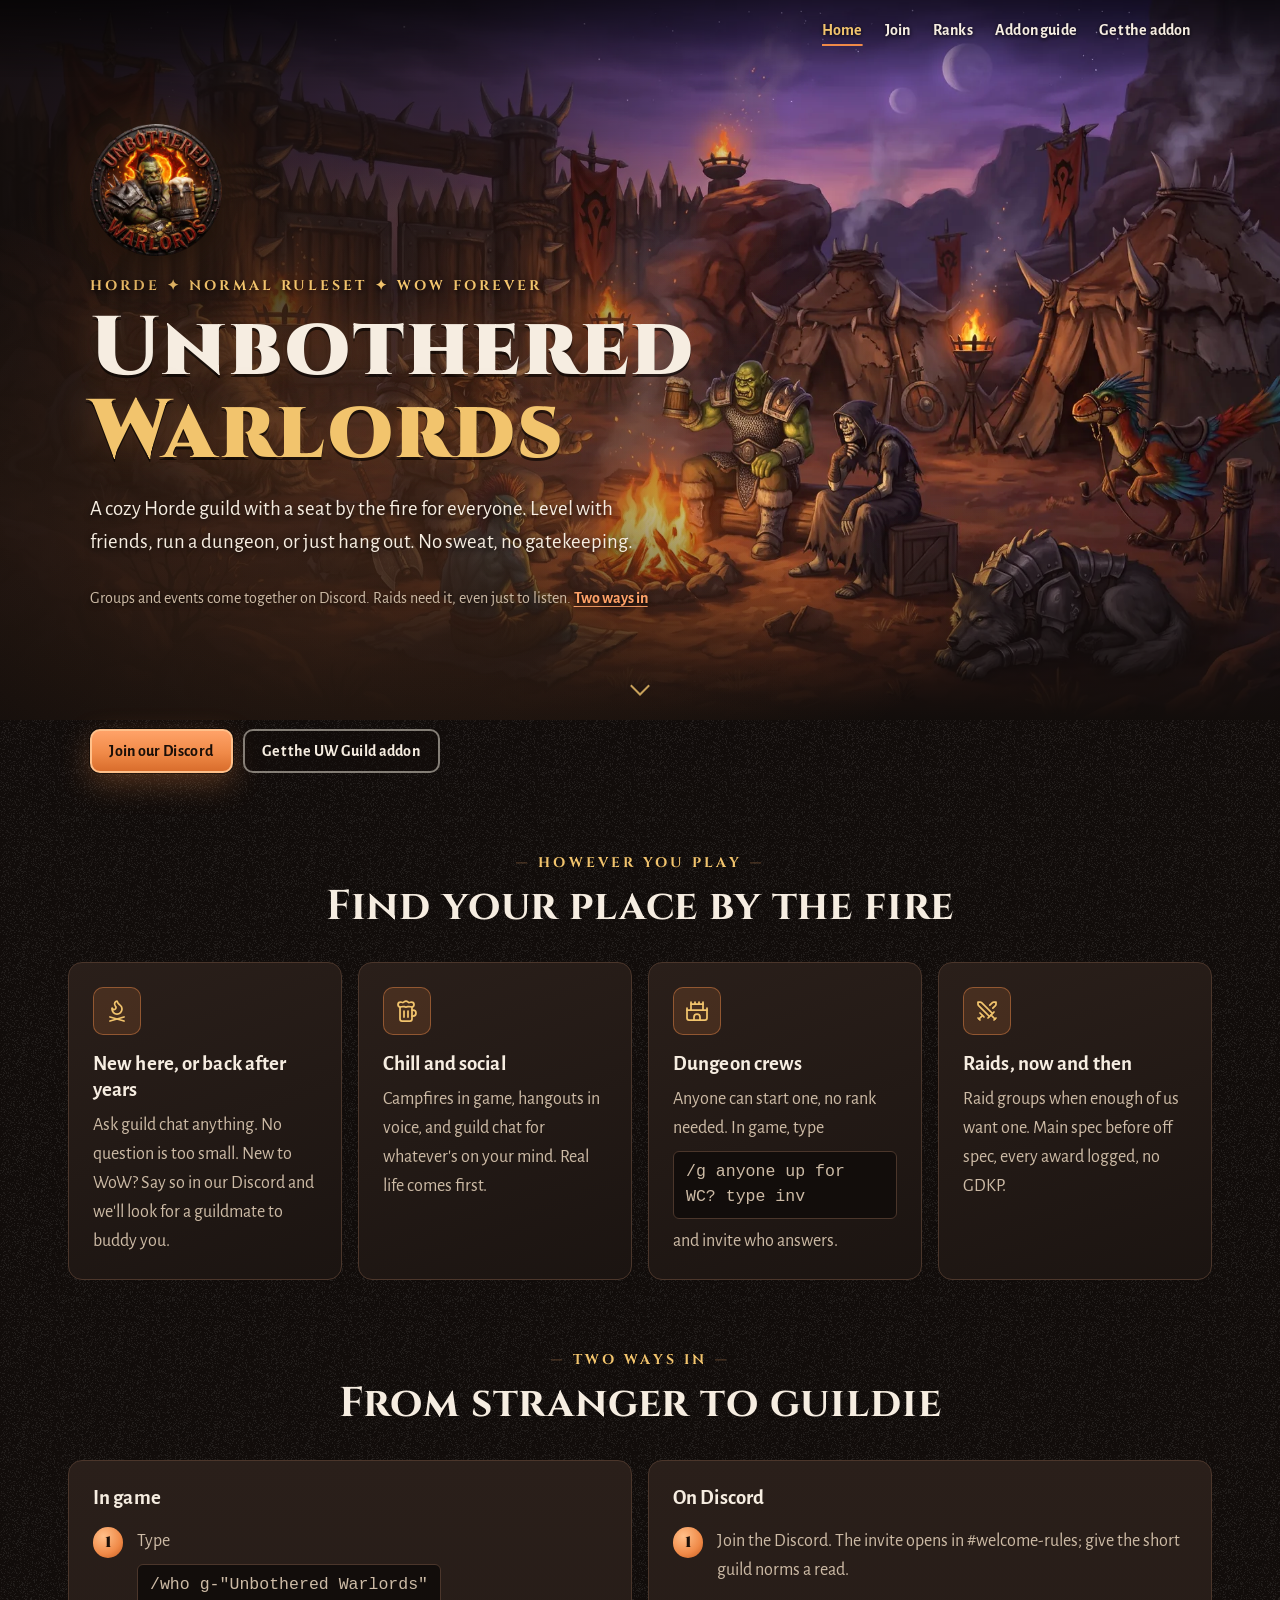
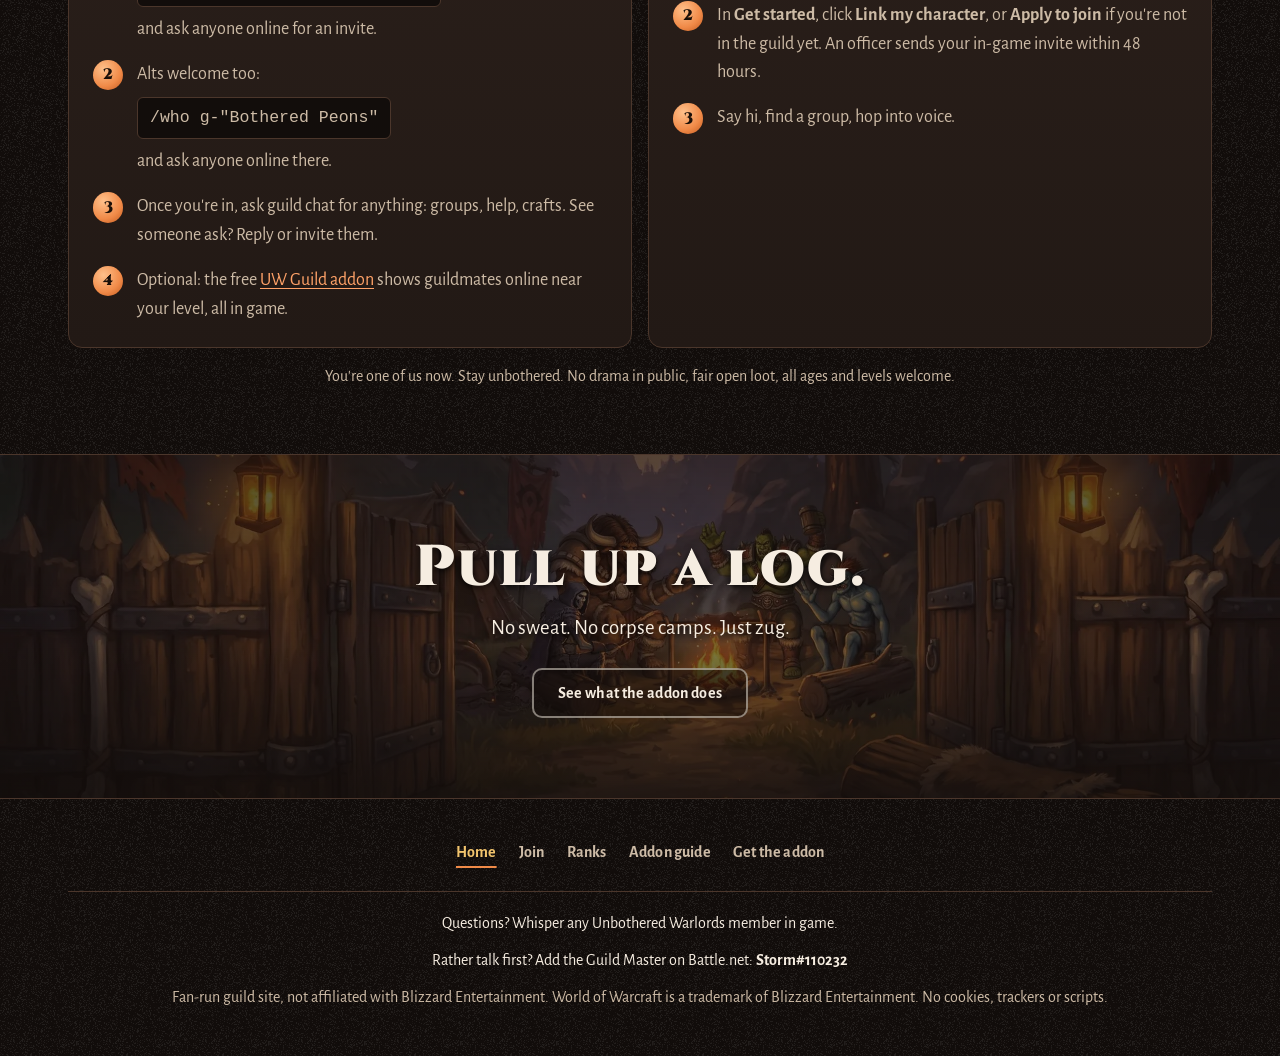
==== commit bca35b06: "Site for the running build" ====
--- a/index.html
+++ b/index.html
@@ -51,7 +51,7 @@
     <p class="eyebrow"><span class="nowrap">Horde</span> <span aria-hidden="true">✦</span> <span class="nowrap">Normal ruleset</span> <span aria-hidden="true">✦</span> <span class="nowrap">WoW Forever</span></p>
     <h1>Unbothered <span>Warlords</span></h1>
     <p class="lead">A cozy Horde guild with a seat by the fire for everyone. Level with friends, run a dungeon, or just hang out. No sweat, no gatekeeping.</p>
-    <p class="hero-help">Groups, events and raid nights come together on Discord, never required. <a href="#join">Two ways in</a></p>
+    <p class="hero-help">Groups and events come together on Discord. Raids need it, even just to listen. <a href="#join">Two ways in</a></p>
   </div>
   <a class="scroll-cue" href="#why" aria-label="Why join"><span aria-hidden="true"></span></a>
 </header>
@@ -97,7 +97,7 @@
   <section class="section" id="join" aria-labelledby="join-h">
     <p class="kicker">Two ways in</p>
     <h2 id="join-h">From stranger to guildie</h2>
-    <!-- Two ways in, in game first: Discord is never required, but highly encouraged (Louis, 22 Nov 2026 22:17). Each
+    <!-- Two ways in, in game first: Discord is highly encouraged, and needed for raids, listening in voice (Louis, 23 Nov 2026 08:54). Each
          has its own anchor for officers to link. -->
     <div class="ways">
       <article class="way" id="in-game" aria-labelledby="in-game-h">
